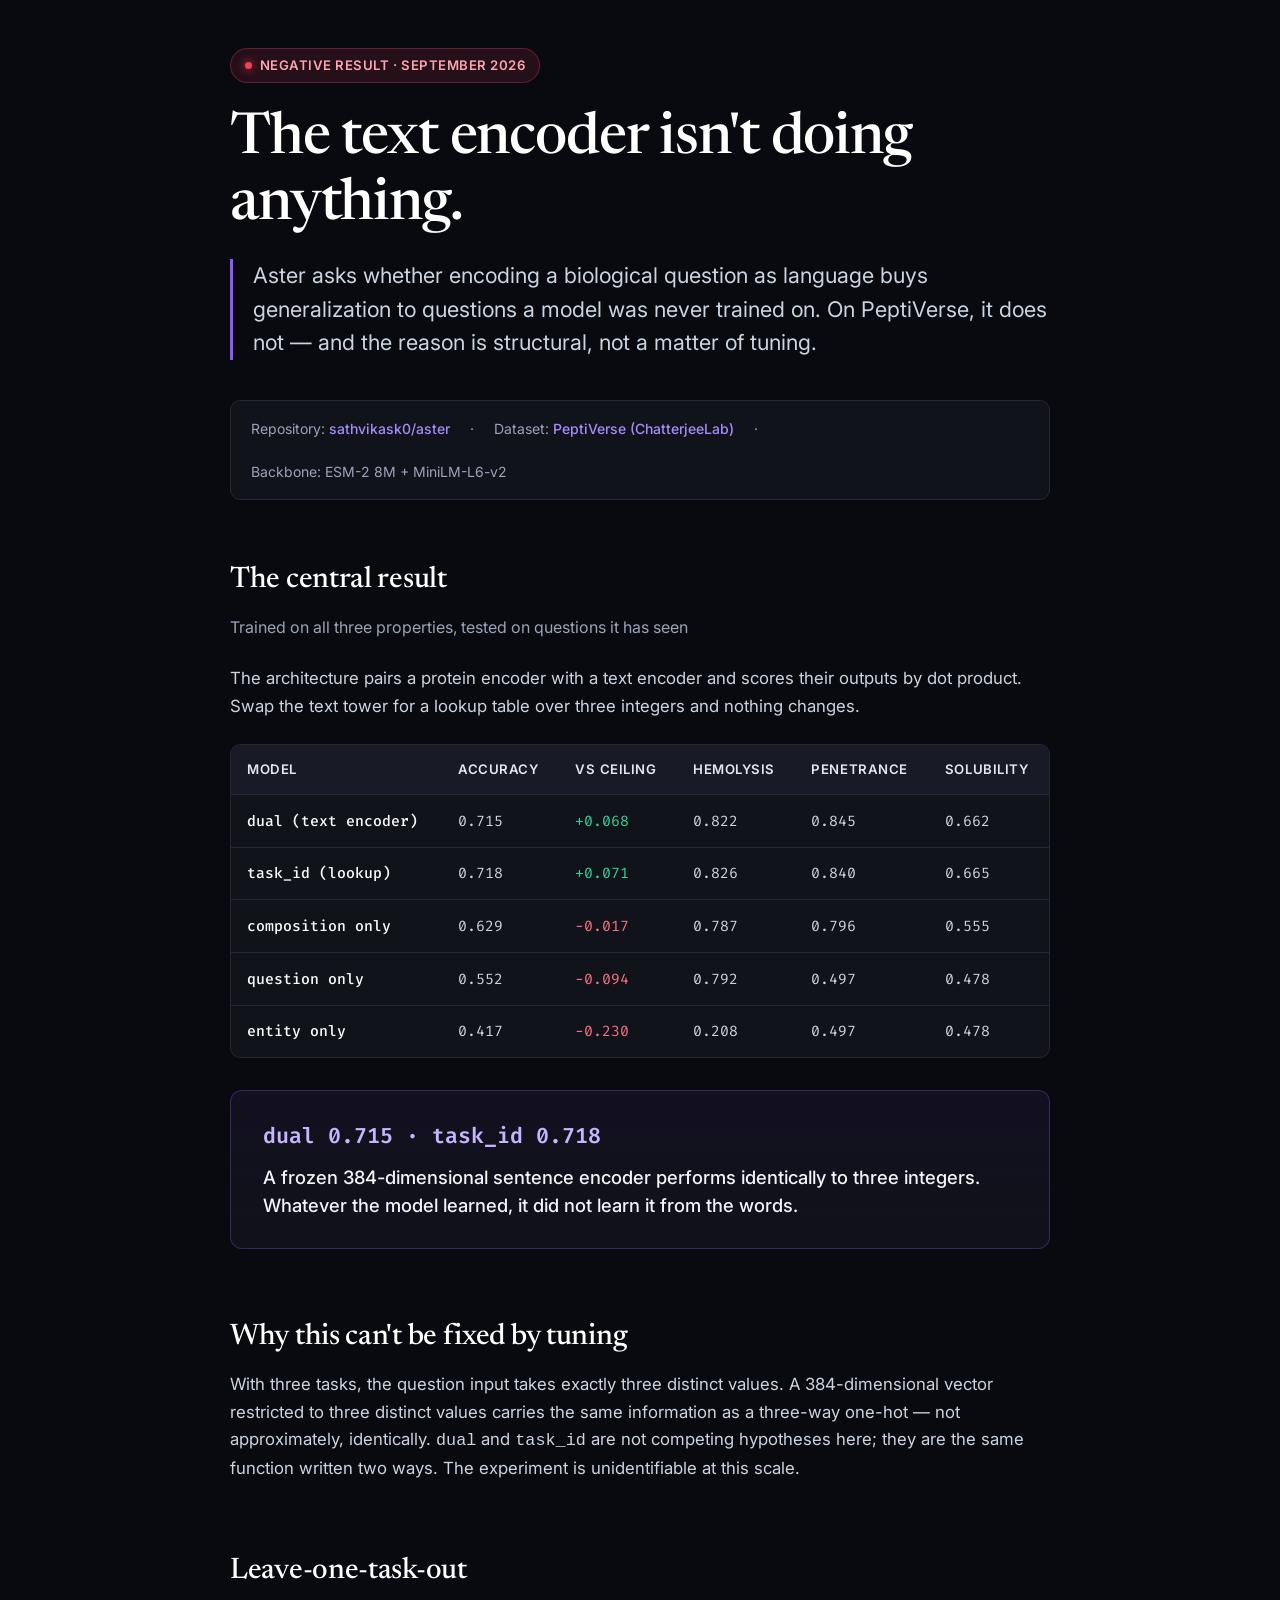
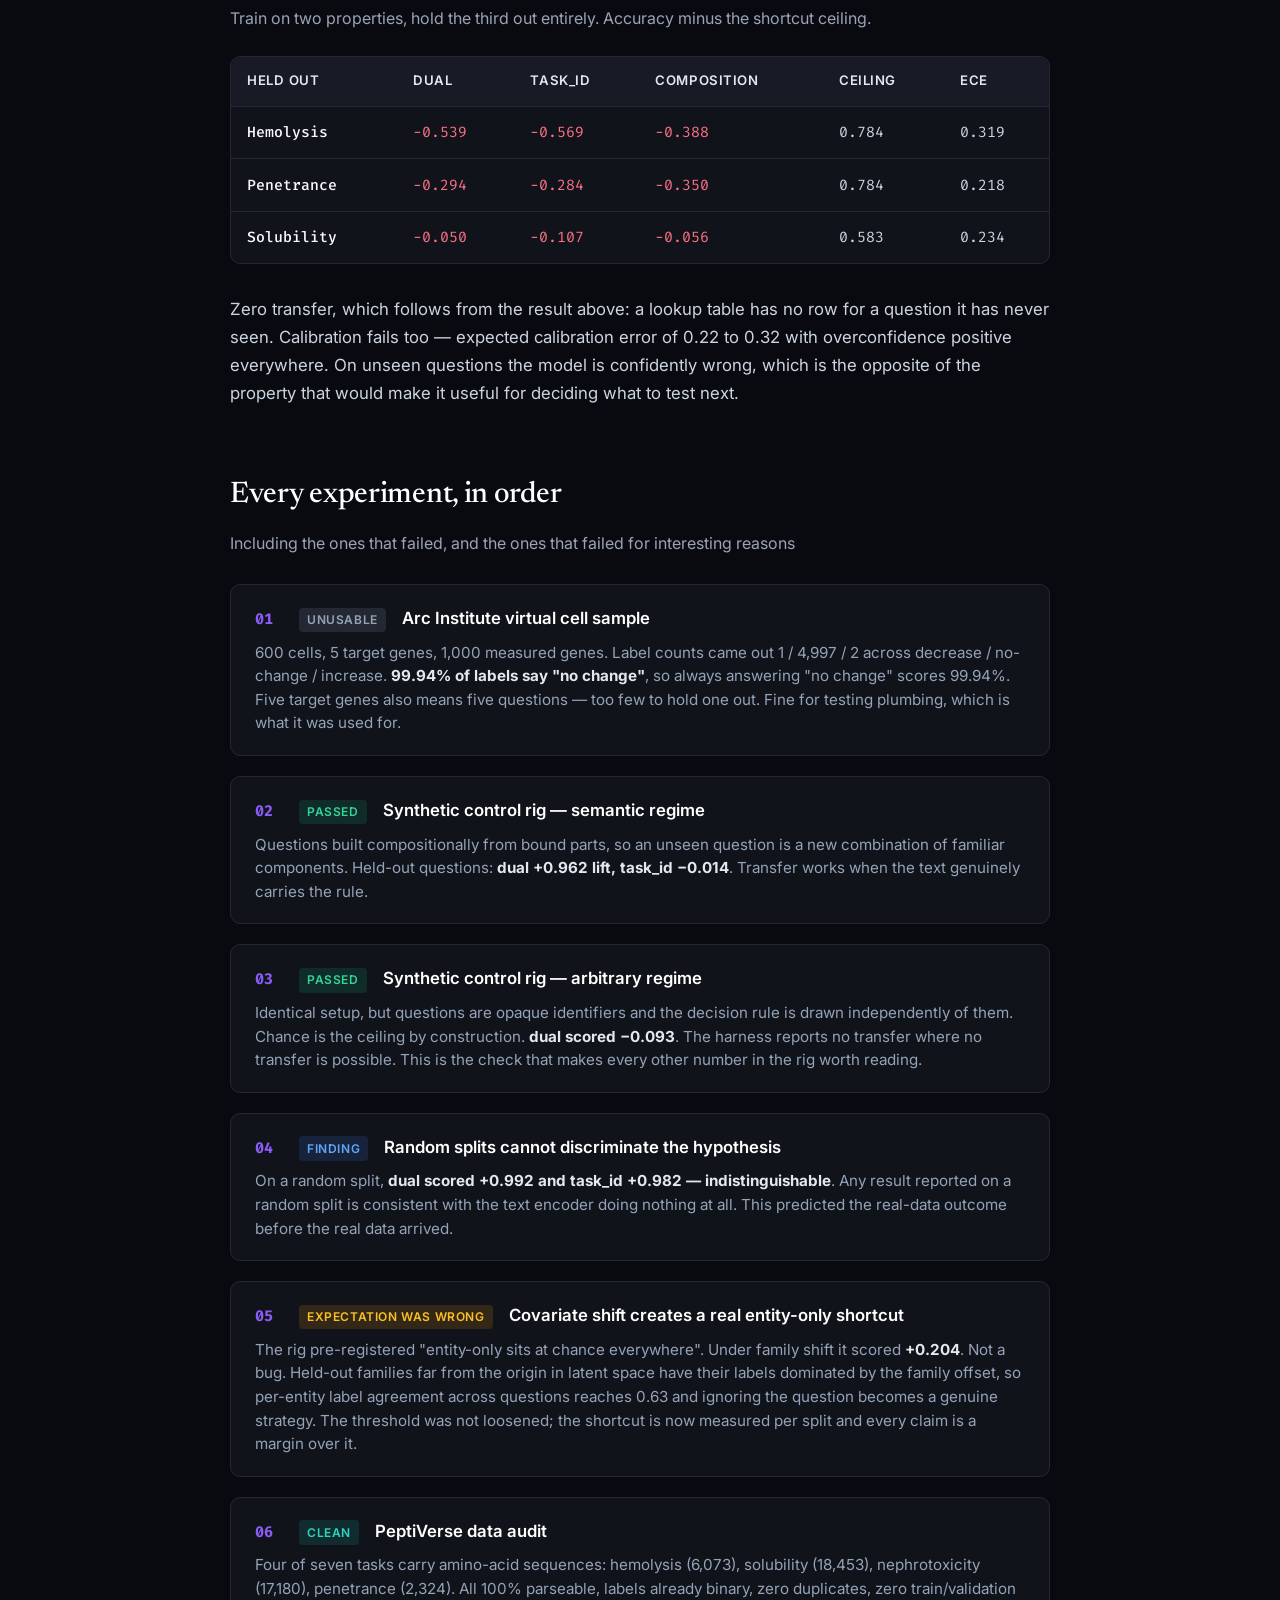
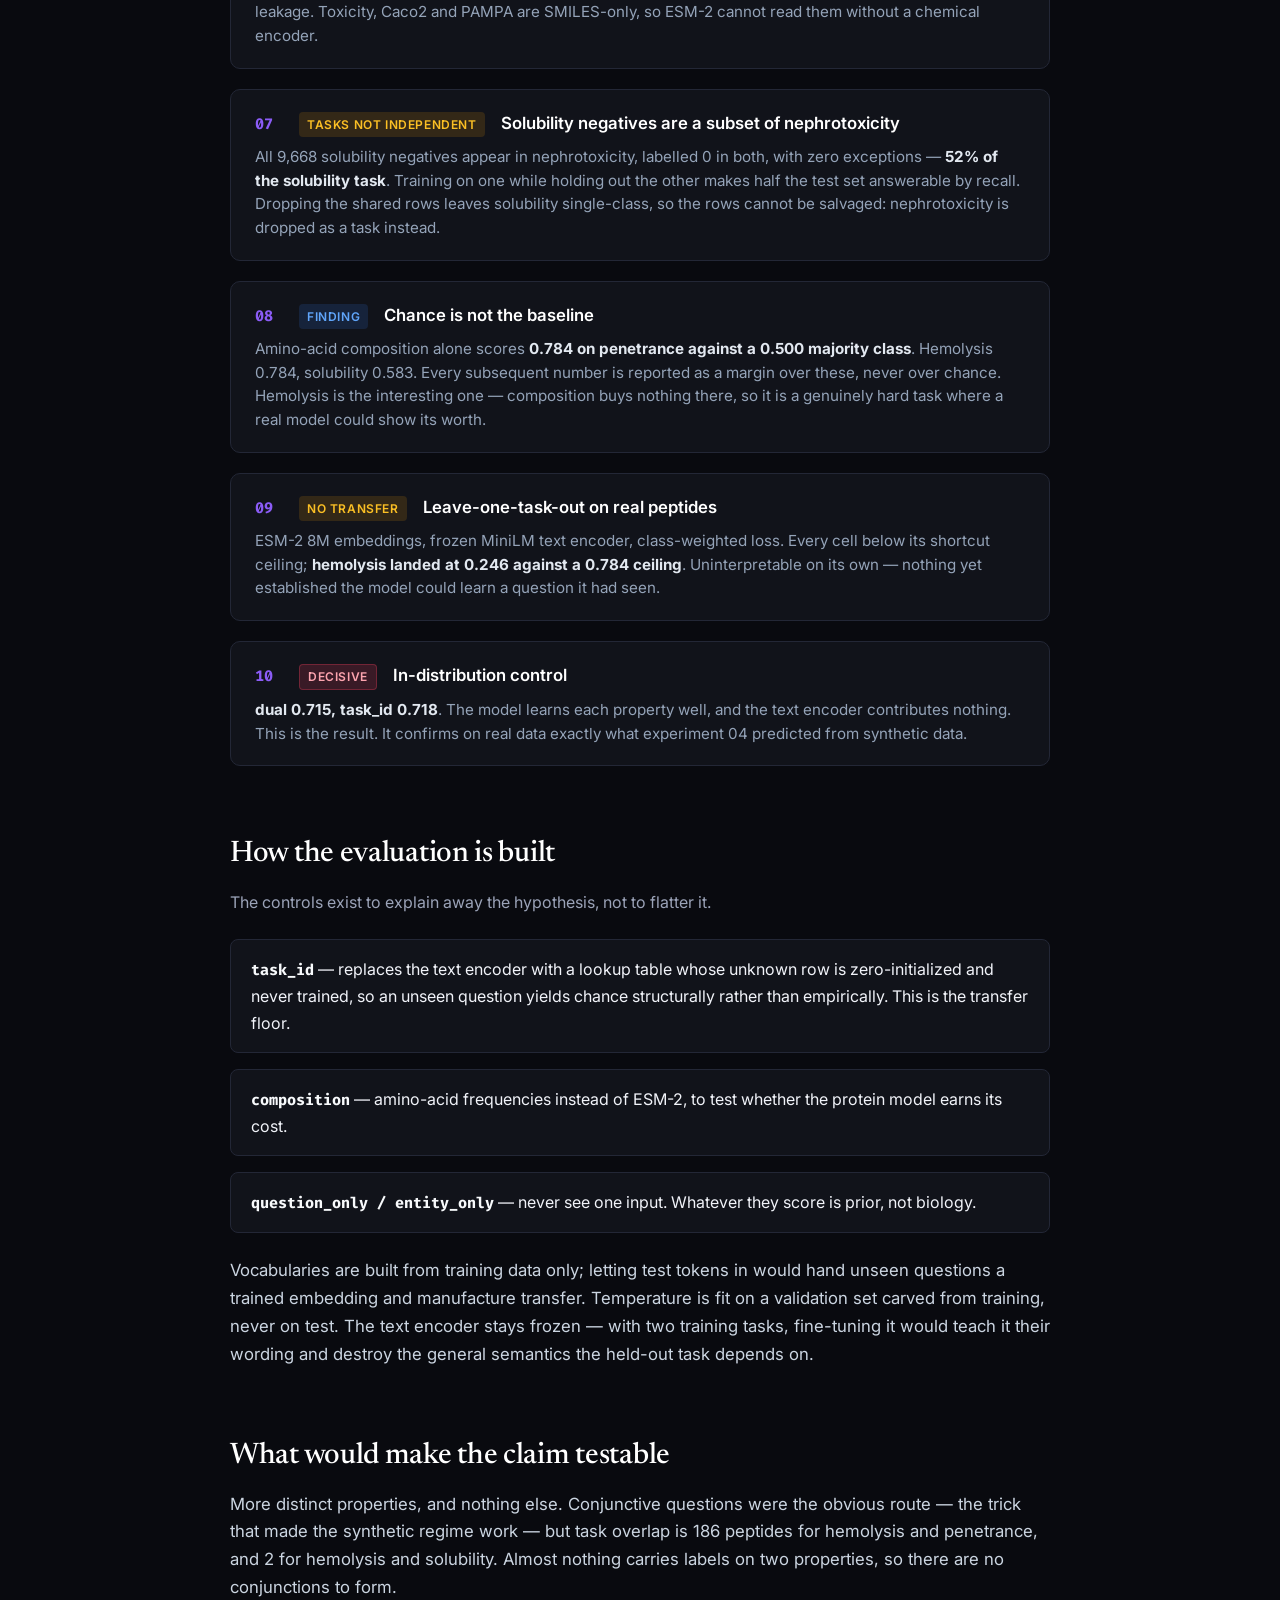
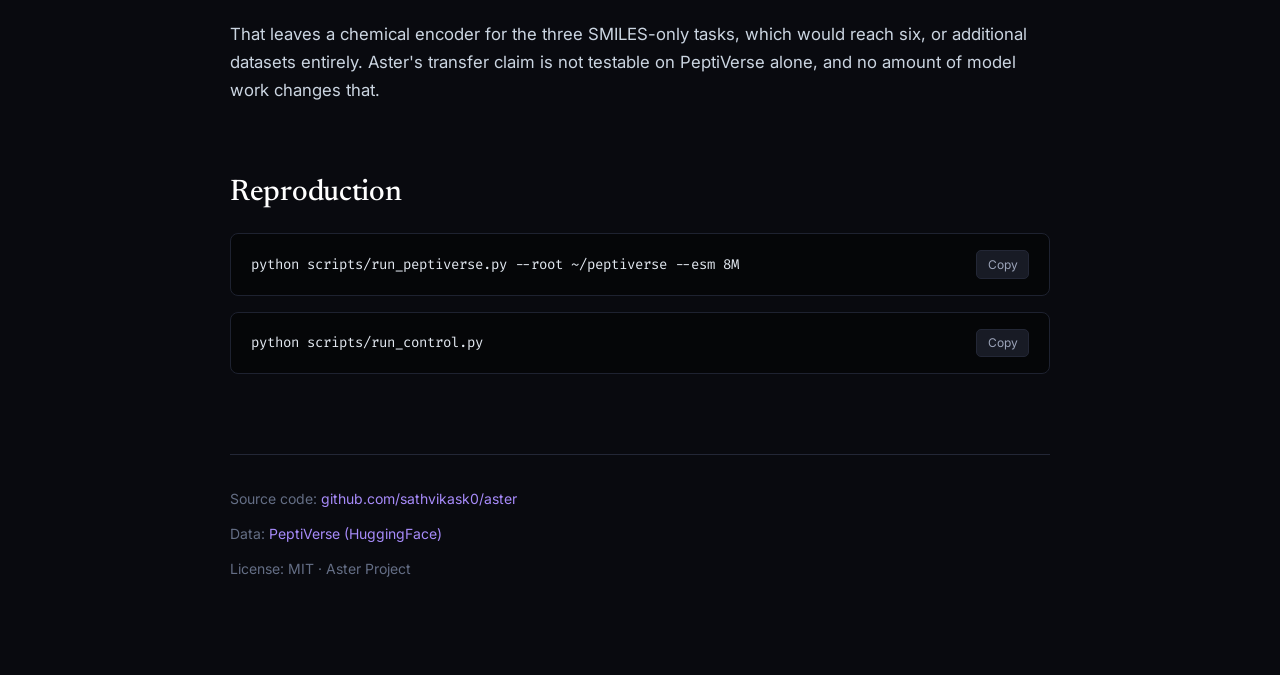
==== index.html @ 60f6cf70 "Deploy negative result report to GitHub Pages" ====
<!DOCTYPE html>
<html lang="en">
<head>
  <meta charset="UTF-8" />
  <meta name="viewport" content="width=device-width, initial-scale=1.0" />
  <title>Negative result · Aster: The text encoder isn't doing anything</title>
  <meta name="description" content="Aster asks whether encoding a biological question as language buys generalization to questions a model was never trained on. On PeptiVerse, it does not." />
  <link rel="preconnect" href="https://fonts.googleapis.com">
  <link rel="preconnect" href="https://fonts.gstatic.com" crossorigin>
  <link href="https://fonts.googleapis.com/css2?family=Fira+Code:wght@400;500;600&family=Inter:wght@400;500;600;700&family=Newsreader:ital,opsz,wght@0,6..72,400;0,6..72,500;0,6..72,600;1,6..72,400&display=swap" rel="stylesheet">
  <style>
    :root {
      --bg: #090a0f;
      --surface: #11131a;
      --surface-raised: #181b25;
      --surface-border: #232736;
      --text-main: #f1f3f9;
      --text-muted: #9ba3b8;
      --text-dim: #646e85;
      --accent: #8b5cf6;
      --accent-glow: rgba(139, 92, 246, 0.15);
      --negative: #f43f5e;
      --negative-dim: rgba(244, 63, 94, 0.12);
      --neutral: #3b82f6;
      --success: #10b981;
      --font-body: 'Inter', -apple-system, BlinkMacSystemFont, sans-serif;
      --font-serif: 'Newsreader', Georgia, serif;
      --font-mono: 'Fira Code', ui-monospace, SFMono-Regular, monospace;
    }

    * { box-sizing: border-box; margin: 0; padding: 0; }

    body {
      background: var(--bg);
      color: var(--text-main);
      font-family: var(--font-body);
      line-height: 1.65;
      -webkit-font-smoothing: antialiased;
      padding: 3rem 1.5rem 6rem;
    }

    .container {
      max-width: 820px;
      margin: 0 auto;
    }

    /* Header & Badge */
    .badge {
      display: inline-flex;
      align-items: center;
      gap: 0.5rem;
      padding: 0.35rem 0.85rem;
      border-radius: 9999px;
      background: var(--negative-dim);
      border: 1px solid rgba(244, 63, 94, 0.3);
      color: #fda4af;
      font-size: 0.825rem;
      font-weight: 600;
      letter-spacing: 0.04em;
      text-transform: uppercase;
      margin-bottom: 1.5rem;
    }

    .badge-dot {
      width: 7px;
      height: 7px;
      border-radius: 50%;
      background: var(--negative);
      box-shadow: 0 0 10px var(--negative);
    }

    h1 {
      font-family: var(--font-serif);
      font-size: clamp(2.4rem, 5vw, 3.6rem);
      line-height: 1.15;
      font-weight: 500;
      letter-spacing: -0.02em;
      margin-bottom: 1.25rem;
      color: #ffffff;
    }

    .lead {
      font-size: clamp(1.15rem, 2.5vw, 1.35rem);
      color: #cbd5e1;
      line-height: 1.55;
      font-weight: 400;
      margin-bottom: 2.5rem;
      border-left: 3px solid var(--accent);
      padding-left: 1.25rem;
    }

    .meta-bar {
      display: flex;
      flex-wrap: wrap;
      align-items: center;
      gap: 1.25rem;
      padding: 1rem 1.25rem;
      background: var(--surface);
      border: 1px solid var(--surface-border);
      border-radius: 10px;
      font-size: 0.875rem;
      color: var(--text-muted);
      margin-bottom: 3.5rem;
    }

    .meta-bar a {
      color: #a78bfa;
      text-decoration: none;
      font-weight: 500;
      display: inline-flex;
      align-items: center;
      gap: 0.35rem;
    }

    .meta-bar a:hover {
      text-decoration: underline;
    }

    /* Sections */
    section {
      margin-bottom: 4rem;
    }

    h2 {
      font-family: var(--font-serif);
      font-size: 1.85rem;
      font-weight: 500;
      color: #ffffff;
      margin-bottom: 0.6rem;
      letter-spacing: -0.01em;
    }

    .section-desc {
      color: var(--text-muted);
      margin-bottom: 1.5rem;
      font-size: 1rem;
    }

    p {
      margin-bottom: 1.25rem;
      color: #cbd5e1;
      font-size: 1.05rem;
    }

    /* Callout Card */
    .highlight-card {
      background: linear-gradient(180deg, rgba(139, 92, 246, 0.08) 0%, rgba(17, 19, 26, 0.95) 100%);
      border: 1px solid rgba(139, 92, 246, 0.3);
      border-radius: 12px;
      padding: 1.75rem 2rem;
      margin: 2rem 0;
      position: relative;
    }

    .highlight-stat {
      font-family: var(--font-mono);
      font-size: 1.35rem;
      font-weight: 600;
      color: #c4b5fd;
      margin-bottom: 0.6rem;
      display: flex;
      align-items: center;
      gap: 0.75rem;
    }

    .highlight-text {
      font-size: 1.15rem;
      color: #f1f5f9;
      font-weight: 500;
      line-height: 1.5;
    }

    /* Tables */
    .table-wrapper {
      width: 100%;
      overflow-x: auto;
      border: 1px solid var(--surface-border);
      border-radius: 10px;
      background: var(--surface);
      margin: 1.5rem 0 2rem;
    }

    table {
      width: 100%;
      border-collapse: collapse;
      text-align: left;
      font-size: 0.925rem;
      font-variant-numeric: tabular-nums;
    }

    th {
      background: var(--surface-raised);
      color: #e2e8f0;
      font-weight: 600;
      padding: 0.85rem 1rem;
      border-bottom: 1px solid var(--surface-border);
      font-size: 0.825rem;
      text-transform: uppercase;
      letter-spacing: 0.04em;
    }

    td {
      padding: 0.85rem 1rem;
      border-bottom: 1px solid var(--surface-border);
      color: #cbd5e1;
    }

    tr:last-child td {
      border-bottom: none;
    }

    tr:hover td {
      background: rgba(255, 255, 255, 0.02);
    }

    .model-name {
      font-family: var(--font-mono);
      font-weight: 500;
      color: #f8fafc;
    }

    .delta-pos {
      color: #34d399;
      font-family: var(--font-mono);
    }

    .delta-neg {
      color: #fb7185;
      font-family: var(--font-mono);
    }

    .num {
      font-family: var(--font-mono);
    }

    /* Timeline / Experiments */
    .timeline {
      display: flex;
      flex-direction: column;
      gap: 1.25rem;
      margin-top: 1.75rem;
    }

    .exp-card {
      background: var(--surface);
      border: 1px solid var(--surface-border);
      border-radius: 10px;
      padding: 1.25rem 1.5rem;
      transition: border-color 0.2s, transform 0.2s;
    }

    .exp-card:hover {
      border-color: #3f475f;
    }

    .exp-header {
      display: flex;
      align-items: baseline;
      gap: 1rem;
      margin-bottom: 0.5rem;
    }

    .exp-num {
      font-family: var(--font-mono);
      font-size: 0.95rem;
      font-weight: 700;
      color: var(--accent);
      min-width: 28px;
    }

    .exp-tag {
      font-size: 0.75rem;
      font-weight: 600;
      text-transform: uppercase;
      letter-spacing: 0.05em;
      padding: 0.15rem 0.5rem;
      border-radius: 4px;
    }

    .tag-unusable { background: rgba(148, 163, 184, 0.15); color: #94a3b8; }
    .tag-passed { background: rgba(16, 185, 129, 0.15); color: #34d399; }
    .tag-finding { background: rgba(59, 130, 246, 0.15); color: #60a5fa; }
    .tag-wrong { background: rgba(245, 158, 11, 0.15); color: #fbbf24; }
    .tag-clean { background: rgba(20, 184, 166, 0.15); color: #2dd4bf; }
    .tag-decisive { background: rgba(244, 63, 94, 0.18); color: #fda4af; border: 1px solid rgba(244, 63, 94, 0.3); }

    .exp-title {
      font-weight: 600;
      color: #ffffff;
      font-size: 1.05rem;
    }

    .exp-body {
      color: #94a3b8;
      font-size: 0.95rem;
      line-height: 1.55;
    }

    .exp-body strong {
      color: #e2e8f0;
    }

    /* List items for design rules */
    .controls-list {
      list-style: none;
      display: flex;
      flex-direction: column;
      gap: 1rem;
      margin: 1.5rem 0;
    }

    .controls-list li {
      padding: 1rem 1.25rem;
      background: var(--surface);
      border: 1px solid var(--surface-border);
      border-radius: 8px;
    }

    .controls-list strong {
      color: #f8fafc;
      font-family: var(--font-mono);
      font-size: 0.95rem;
    }

    /* Code & command block */
    .code-box {
      background: #050608;
      border: 1px solid #1e2230;
      border-radius: 8px;
      padding: 1rem 1.25rem;
      font-family: var(--font-mono);
      font-size: 0.875rem;
      color: #e2e8f0;
      overflow-x: auto;
      margin: 1rem 0;
      display: flex;
      justify-content: space-between;
      align-items: center;
    }

    .copy-btn {
      background: var(--surface-raised);
      border: 1px solid var(--surface-border);
      color: var(--text-muted);
      border-radius: 5px;
      padding: 0.35rem 0.65rem;
      font-size: 0.75rem;
      cursor: pointer;
      font-family: var(--font-body);
      transition: all 0.2s;
    }

    .copy-btn:hover {
      color: #ffffff;
      border-color: #475569;
    }

    footer {
      margin-top: 5rem;
      padding-top: 2rem;
      border-top: 1px solid var(--surface-border);
      font-size: 0.875rem;
      color: var(--text-dim);
      display: flex;
      flex-direction: column;
      gap: 0.75rem;
    }

    footer a {
      color: #a78bfa;
      text-decoration: none;
    }
  </style>
</head>
<body>
  <main class="container">
    <header>
      <div class="badge">
        <span class="badge-dot"></span>
        Negative result · September 2026
      </div>
      <h1>The text encoder isn't doing anything.</h1>
      <p class="lead">
        Aster asks whether encoding a biological question as language buys generalization to questions a model was never trained on. On PeptiVerse, it does not — and the reason is structural, not a matter of tuning.
      </p>

      <div class="meta-bar">
        <span>Repository: <a href="https://github.com/sathvikask0/aster" target="_blank" rel="noopener">sathvikask0/aster</a></span>
        <span>·</span>
        <span>Dataset: <a href="https://huggingface.co/datasets/ChatterjeeLab/PeptiVerse_data" target="_blank" rel="noopener">PeptiVerse (ChatterjeeLab)</a></span>
        <span>·</span>
        <span>Backbone: ESM-2 8M + MiniLM-L6-v2</span>
      </div>
    </header>

    <!-- The central result -->
    <section id="central-result">
      <h2>The central result</h2>
      <p class="section-desc">Trained on all three properties, tested on questions it has seen</p>
      
      <p>
        The architecture pairs a protein encoder with a text encoder and scores their outputs by dot product. Swap the text tower for a lookup table over three integers and nothing changes.
      </p>

      <div class="table-wrapper">
        <table>
          <thead>
            <tr>
              <th>Model</th>
              <th>Accuracy</th>
              <th>vs ceiling</th>
              <th>Hemolysis</th>
              <th>Penetrance</th>
              <th>Solubility</th>
            </tr>
          </thead>
          <tbody>
            <tr>
              <td class="model-name">dual (text encoder)</td>
              <td class="num">0.715</td>
              <td class="delta-pos">+0.068</td>
              <td class="num">0.822</td>
              <td class="num">0.845</td>
              <td class="num">0.662</td>
            </tr>
            <tr>
              <td class="model-name">task_id (lookup)</td>
              <td class="num">0.718</td>
              <td class="delta-pos">+0.071</td>
              <td class="num">0.826</td>
              <td class="num">0.840</td>
              <td class="num">0.665</td>
            </tr>
            <tr>
              <td class="model-name">composition only</td>
              <td class="num">0.629</td>
              <td class="delta-neg">−0.017</td>
              <td class="num">0.787</td>
              <td class="num">0.796</td>
              <td class="num">0.555</td>
            </tr>
            <tr>
              <td class="model-name">question only</td>
              <td class="num">0.552</td>
              <td class="delta-neg">−0.094</td>
              <td class="num">0.792</td>
              <td class="num">0.497</td>
              <td class="num">0.478</td>
            </tr>
            <tr>
              <td class="model-name">entity only</td>
              <td class="num">0.417</td>
              <td class="delta-neg">−0.230</td>
              <td class="num">0.208</td>
              <td class="num">0.497</td>
              <td class="num">0.478</td>
            </tr>
          </tbody>
        </table>
      </div>

      <div class="highlight-card">
        <div class="highlight-stat">dual 0.715 · task_id 0.718</div>
        <div class="highlight-text">
          A frozen 384-dimensional sentence encoder performs identically to three integers. Whatever the model learned, it did not learn it from the words.
        </div>
      </div>
    </section>

    <!-- Why this can't be fixed by tuning -->
    <section id="tuning-limits">
      <h2>Why this can't be fixed by tuning</h2>
      <p>
        With three tasks, the question input takes exactly three distinct values. A 384-dimensional vector restricted to three distinct values carries the same information as a three-way one-hot — not approximately, identically. <code>dual</code> and <code>task_id</code> are not competing hypotheses here; they are the same function written two ways. The experiment is unidentifiable at this scale.
      </p>
    </section>

    <!-- Leave-one-task-out -->
    <section id="leave-one-out">
      <h2>Leave-one-task-out</h2>
      <p class="section-desc">Train on two properties, hold the third out entirely. Accuracy minus the shortcut ceiling.</p>

      <div class="table-wrapper">
        <table>
          <thead>
            <tr>
              <th>Held out</th>
              <th>dual</th>
              <th>task_id</th>
              <th>composition</th>
              <th>Ceiling</th>
              <th>ECE</th>
            </tr>
          </thead>
          <tbody>
            <tr>
              <td class="model-name">Hemolysis</td>
              <td class="delta-neg">−0.539</td>
              <td class="delta-neg">−0.569</td>
              <td class="delta-neg">−0.388</td>
              <td class="num">0.784</td>
              <td class="num">0.319</td>
            </tr>
            <tr>
              <td class="model-name">Penetrance</td>
              <td class="delta-neg">−0.294</td>
              <td class="delta-neg">−0.284</td>
              <td class="delta-neg">−0.350</td>
              <td class="num">0.784</td>
              <td class="num">0.218</td>
            </tr>
            <tr>
              <td class="model-name">Solubility</td>
              <td class="delta-neg">−0.050</td>
              <td class="delta-neg">−0.107</td>
              <td class="delta-neg">−0.056</td>
              <td class="num">0.583</td>
              <td class="num">0.234</td>
            </tr>
          </tbody>
        </table>
      </div>

      <p>
        Zero transfer, which follows from the result above: a lookup table has no row for a question it has never seen. Calibration fails too — expected calibration error of 0.22 to 0.32 with overconfidence positive everywhere. On unseen questions the model is confidently wrong, which is the opposite of the property that would make it useful for deciding what to test next.
      </p>
    </section>

    <!-- Every experiment, in order -->
    <section id="experiments-chronology">
      <h2>Every experiment, in order</h2>
      <p class="section-desc">Including the ones that failed, and the ones that failed for interesting reasons</p>

      <div class="timeline">
        <div class="exp-card">
          <div class="exp-header">
            <span class="exp-num">01</span>
            <span class="exp-tag tag-unusable">Unusable</span>
            <span class="exp-title">Arc Institute virtual cell sample</span>
          </div>
          <div class="exp-body">
            600 cells, 5 target genes, 1,000 measured genes. Label counts came out 1 / 4,997 / 2 across decrease / no-change / increase. <strong>99.94% of labels say "no change"</strong>, so always answering "no change" scores 99.94%. Five target genes also means five questions — too few to hold one out. Fine for testing plumbing, which is what it was used for.
          </div>
        </div>

        <div class="exp-card">
          <div class="exp-header">
            <span class="exp-num">02</span>
            <span class="exp-tag tag-passed">Passed</span>
            <span class="exp-title">Synthetic control rig — semantic regime</span>
          </div>
          <div class="exp-body">
            Questions built compositionally from bound parts, so an unseen question is a new combination of familiar components. Held-out questions: <strong>dual +0.962 lift, task_id −0.014</strong>. Transfer works when the text genuinely carries the rule.
          </div>
        </div>

        <div class="exp-card">
          <div class="exp-header">
            <span class="exp-num">03</span>
            <span class="exp-tag tag-passed">Passed</span>
            <span class="exp-title">Synthetic control rig — arbitrary regime</span>
          </div>
          <div class="exp-body">
            Identical setup, but questions are opaque identifiers and the decision rule is drawn independently of them. Chance is the ceiling by construction. <strong>dual scored −0.093</strong>. The harness reports no transfer where no transfer is possible. This is the check that makes every other number in the rig worth reading.
          </div>
        </div>

        <div class="exp-card">
          <div class="exp-header">
            <span class="exp-num">04</span>
            <span class="exp-tag tag-finding">Finding</span>
            <span class="exp-title">Random splits cannot discriminate the hypothesis</span>
          </div>
          <div class="exp-body">
            On a random split, <strong>dual scored +0.992 and task_id +0.982 — indistinguishable</strong>. Any result reported on a random split is consistent with the text encoder doing nothing at all. This predicted the real-data outcome before the real data arrived.
          </div>
        </div>

        <div class="exp-card">
          <div class="exp-header">
            <span class="exp-num">05</span>
            <span class="exp-tag tag-wrong">Expectation was wrong</span>
            <span class="exp-title">Covariate shift creates a real entity-only shortcut</span>
          </div>
          <div class="exp-body">
            The rig pre-registered "entity-only sits at chance everywhere". Under family shift it scored <strong>+0.204</strong>. Not a bug. Held-out families far from the origin in latent space have their labels dominated by the family offset, so per-entity label agreement across questions reaches 0.63 and ignoring the question becomes a genuine strategy. The threshold was not loosened; the shortcut is now measured per split and every claim is a margin over it.
          </div>
        </div>

        <div class="exp-card">
          <div class="exp-header">
            <span class="exp-num">06</span>
            <span class="exp-tag tag-clean">Clean</span>
            <span class="exp-title">PeptiVerse data audit</span>
          </div>
          <div class="exp-body">
            Four of seven tasks carry amino-acid sequences: hemolysis (6,073), solubility (18,453), nephrotoxicity (17,180), penetrance (2,324). All 100% parseable, labels already binary, zero duplicates, zero train/validation leakage. Toxicity, Caco2 and PAMPA are SMILES-only, so ESM-2 cannot read them without a chemical encoder.
          </div>
        </div>

        <div class="exp-card">
          <div class="exp-header">
            <span class="exp-num">07</span>
            <span class="exp-tag tag-wrong">Tasks not independent</span>
            <span class="exp-title">Solubility negatives are a subset of nephrotoxicity</span>
          </div>
          <div class="exp-body">
            All 9,668 solubility negatives appear in nephrotoxicity, labelled 0 in both, with zero exceptions — <strong>52% of the solubility task</strong>. Training on one while holding out the other makes half the test set answerable by recall. Dropping the shared rows leaves solubility single-class, so the rows cannot be salvaged: nephrotoxicity is dropped as a task instead.
          </div>
        </div>

        <div class="exp-card">
          <div class="exp-header">
            <span class="exp-num">08</span>
            <span class="exp-tag tag-finding">Finding</span>
            <span class="exp-title">Chance is not the baseline</span>
          </div>
          <div class="exp-body">
            Amino-acid composition alone scores <strong>0.784 on penetrance against a 0.500 majority class</strong>. Hemolysis 0.784, solubility 0.583. Every subsequent number is reported as a margin over these, never over chance. Hemolysis is the interesting one — composition buys nothing there, so it is a genuinely hard task where a real model could show its worth.
          </div>
        </div>

        <div class="exp-card">
          <div class="exp-header">
            <span class="exp-num">09</span>
            <span class="exp-tag tag-wrong">No transfer</span>
            <span class="exp-title">Leave-one-task-out on real peptides</span>
          </div>
          <div class="exp-body">
            ESM-2 8M embeddings, frozen MiniLM text encoder, class-weighted loss. Every cell below its shortcut ceiling; <strong>hemolysis landed at 0.246 against a 0.784 ceiling</strong>. Uninterpretable on its own — nothing yet established the model could learn a question it had seen.
          </div>
        </div>

        <div class="exp-card">
          <div class="exp-header">
            <span class="exp-num">10</span>
            <span class="exp-tag tag-decisive">Decisive</span>
            <span class="exp-title">In-distribution control</span>
          </div>
          <div class="exp-body">
            <strong>dual 0.715, task_id 0.718</strong>. The model learns each property well, and the text encoder contributes nothing. This is the result. It confirms on real data exactly what experiment 04 predicted from synthetic data.
          </div>
        </div>
      </div>
    </section>

    <!-- How the evaluation is built -->
    <section id="evaluation-design">
      <h2>How the evaluation is built</h2>
      <p class="section-desc">The controls exist to explain away the hypothesis, not to flatter it.</p>

      <ul class="controls-list">
        <li>
          <strong>task_id</strong> — replaces the text encoder with a lookup table whose unknown row is zero-initialized and never trained, so an unseen question yields chance structurally rather than empirically. This is the transfer floor.
        </li>
        <li>
          <strong>composition</strong> — amino-acid frequencies instead of ESM-2, to test whether the protein model earns its cost.
        </li>
        <li>
          <strong>question_only / entity_only</strong> — never see one input. Whatever they score is prior, not biology.
        </li>
      </ul>

      <p>
        Vocabularies are built from training data only; letting test tokens in would hand unseen questions a trained embedding and manufacture transfer. Temperature is fit on a validation set carved from training, never on test. The text encoder stays frozen — with two training tasks, fine-tuning it would teach it their wording and destroy the general semantics the held-out task depends on.
      </p>
    </section>

    <!-- What would make the claim testable -->
    <section id="future-tests">
      <h2>What would make the claim testable</h2>
      <p>
        More distinct properties, and nothing else. Conjunctive questions were the obvious route — the trick that made the synthetic regime work — but task overlap is 186 peptides for hemolysis and penetrance, and 2 for hemolysis and solubility. Almost nothing carries labels on two properties, so there are no conjunctions to form.
      </p>
      <p>
        That leaves a chemical encoder for the three SMILES-only tasks, which would reach six, or additional datasets entirely. Aster's transfer claim is not testable on PeptiVerse alone, and no amount of model work changes that.
      </p>
    </section>

    <!-- Reproduction -->
    <section id="reproduce">
      <h2>Reproduction</h2>
      <div class="code-box">
        <span id="cmd-real">python scripts/run_peptiverse.py --root ~/peptiverse --esm 8M</span>
        <button class="copy-btn" onclick="navigator.clipboard.writeText(document.getElementById('cmd-real').innerText); this.innerText='Copied!'; setTimeout(()=>this.innerText='Copy', 2000)">Copy</button>
      </div>

      <div class="code-box">
        <span id="cmd-ctrl">python scripts/run_control.py</span>
        <button class="copy-btn" onclick="navigator.clipboard.writeText(document.getElementById('cmd-ctrl').innerText); this.innerText='Copied!'; setTimeout(()=>this.innerText='Copy', 2000)">Copy</button>
      </div>
    </section>

    <footer>
      <div>
        Source code: <a href="https://github.com/sathvikask0/aster" target="_blank" rel="noopener">github.com/sathvikask0/aster</a>
      </div>
      <div>
        Data: <a href="https://huggingface.co/datasets/ChatterjeeLab/PeptiVerse_data" target="_blank" rel="noopener">PeptiVerse (HuggingFace)</a>
      </div>
      <div>
        License: MIT · Aster Project
      </div>
    </footer>
  </main>
</body>
</html>
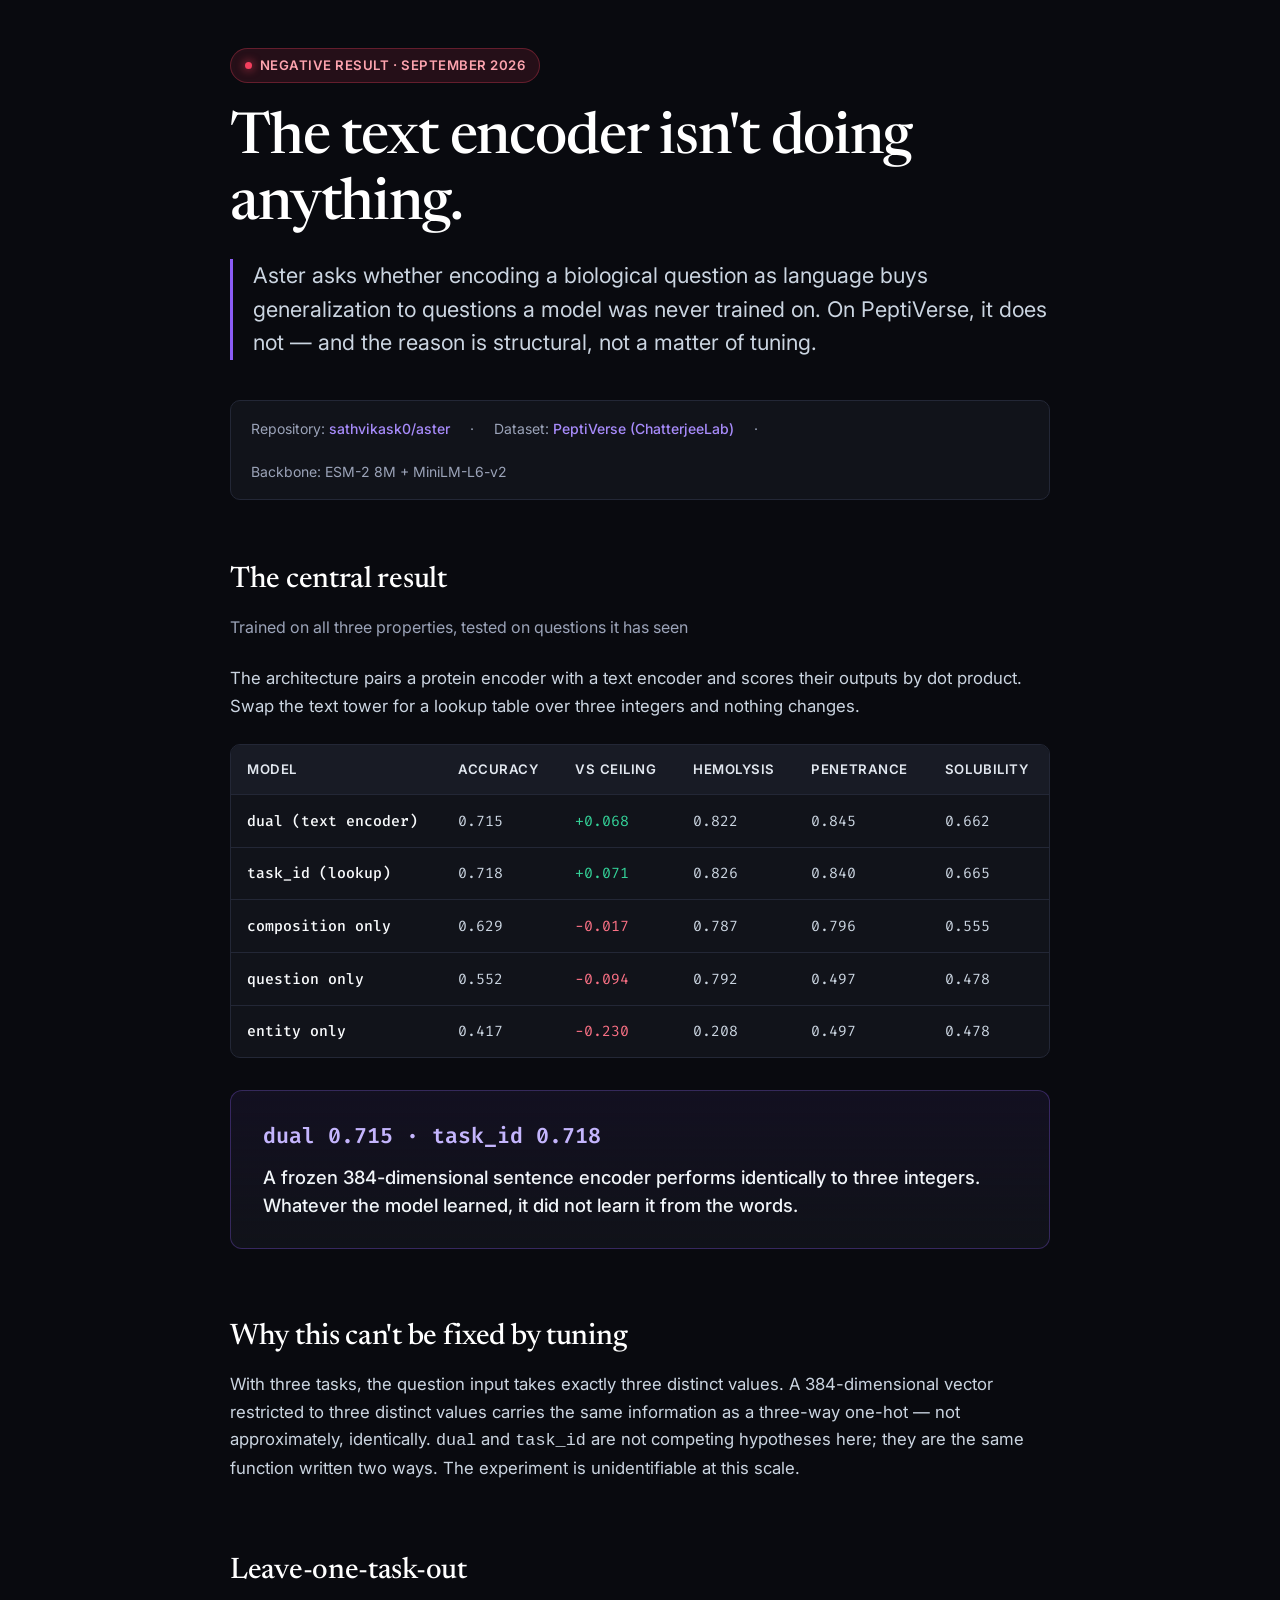
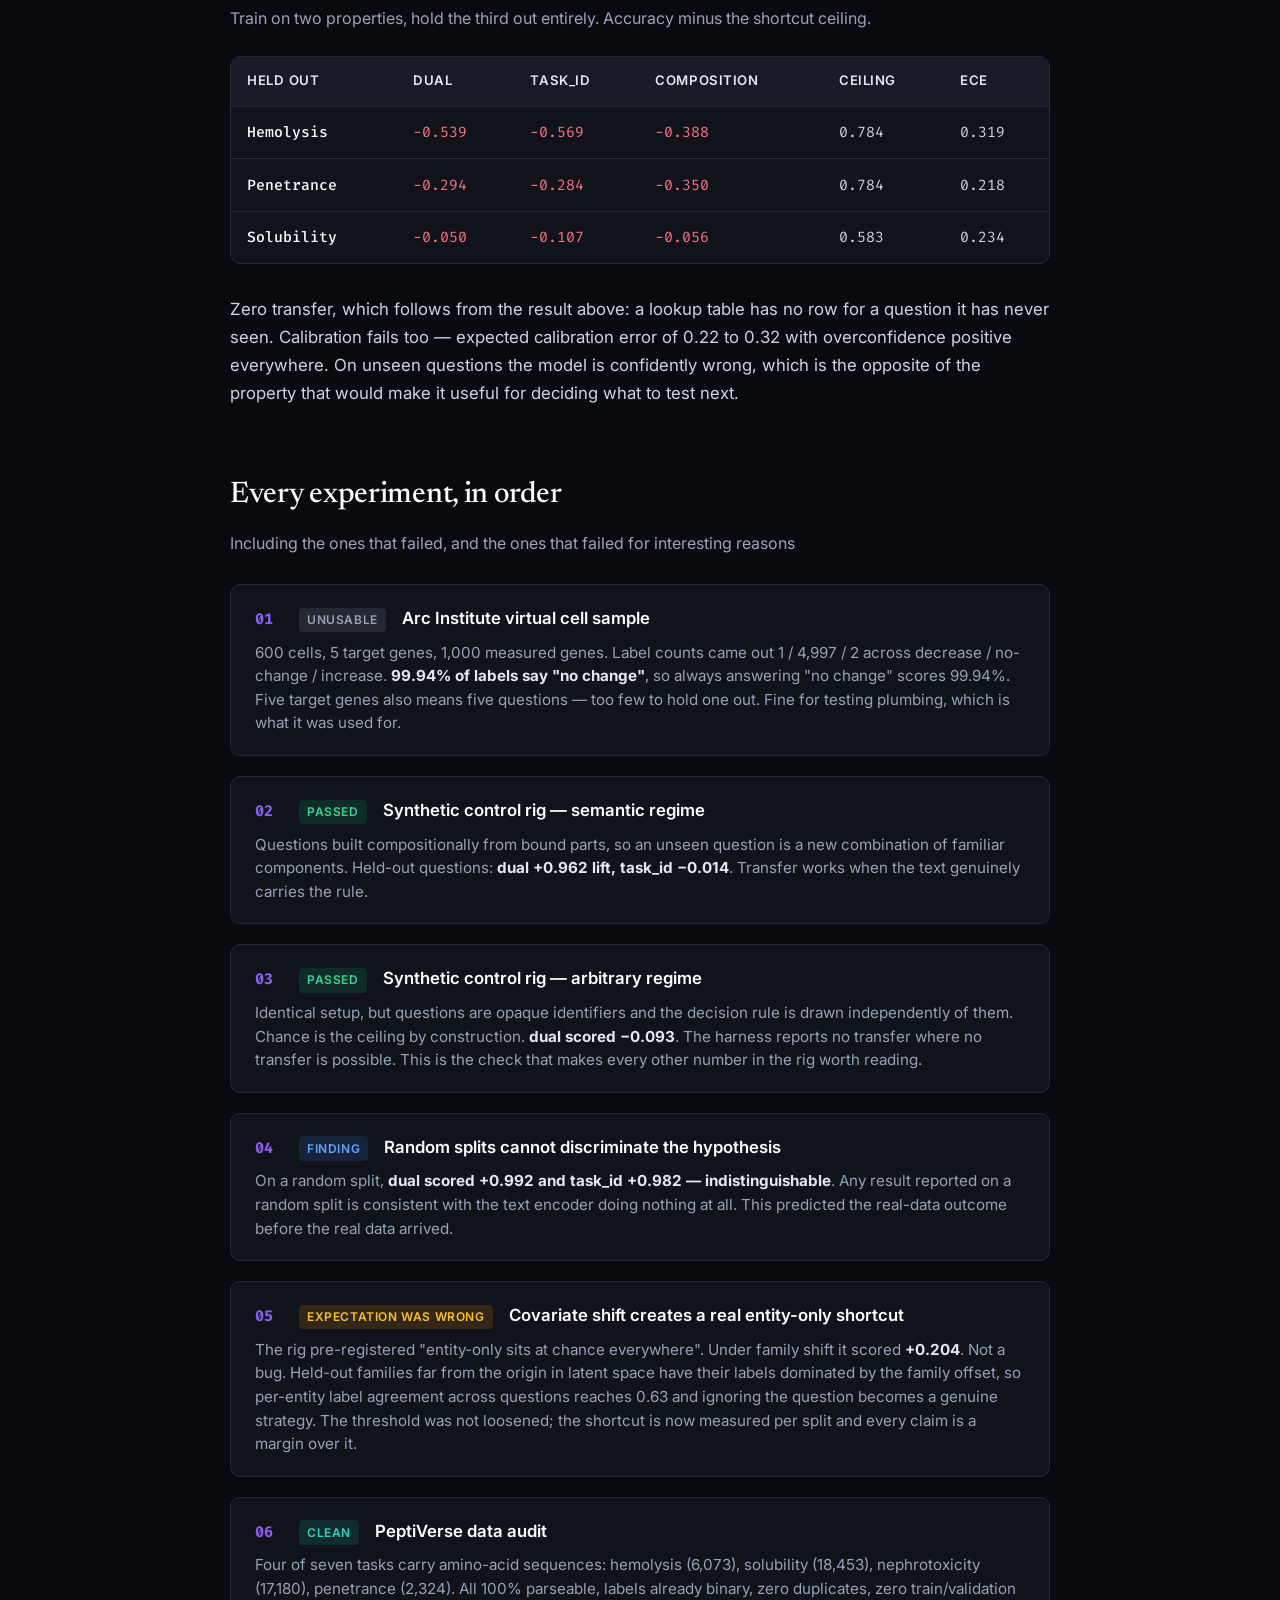
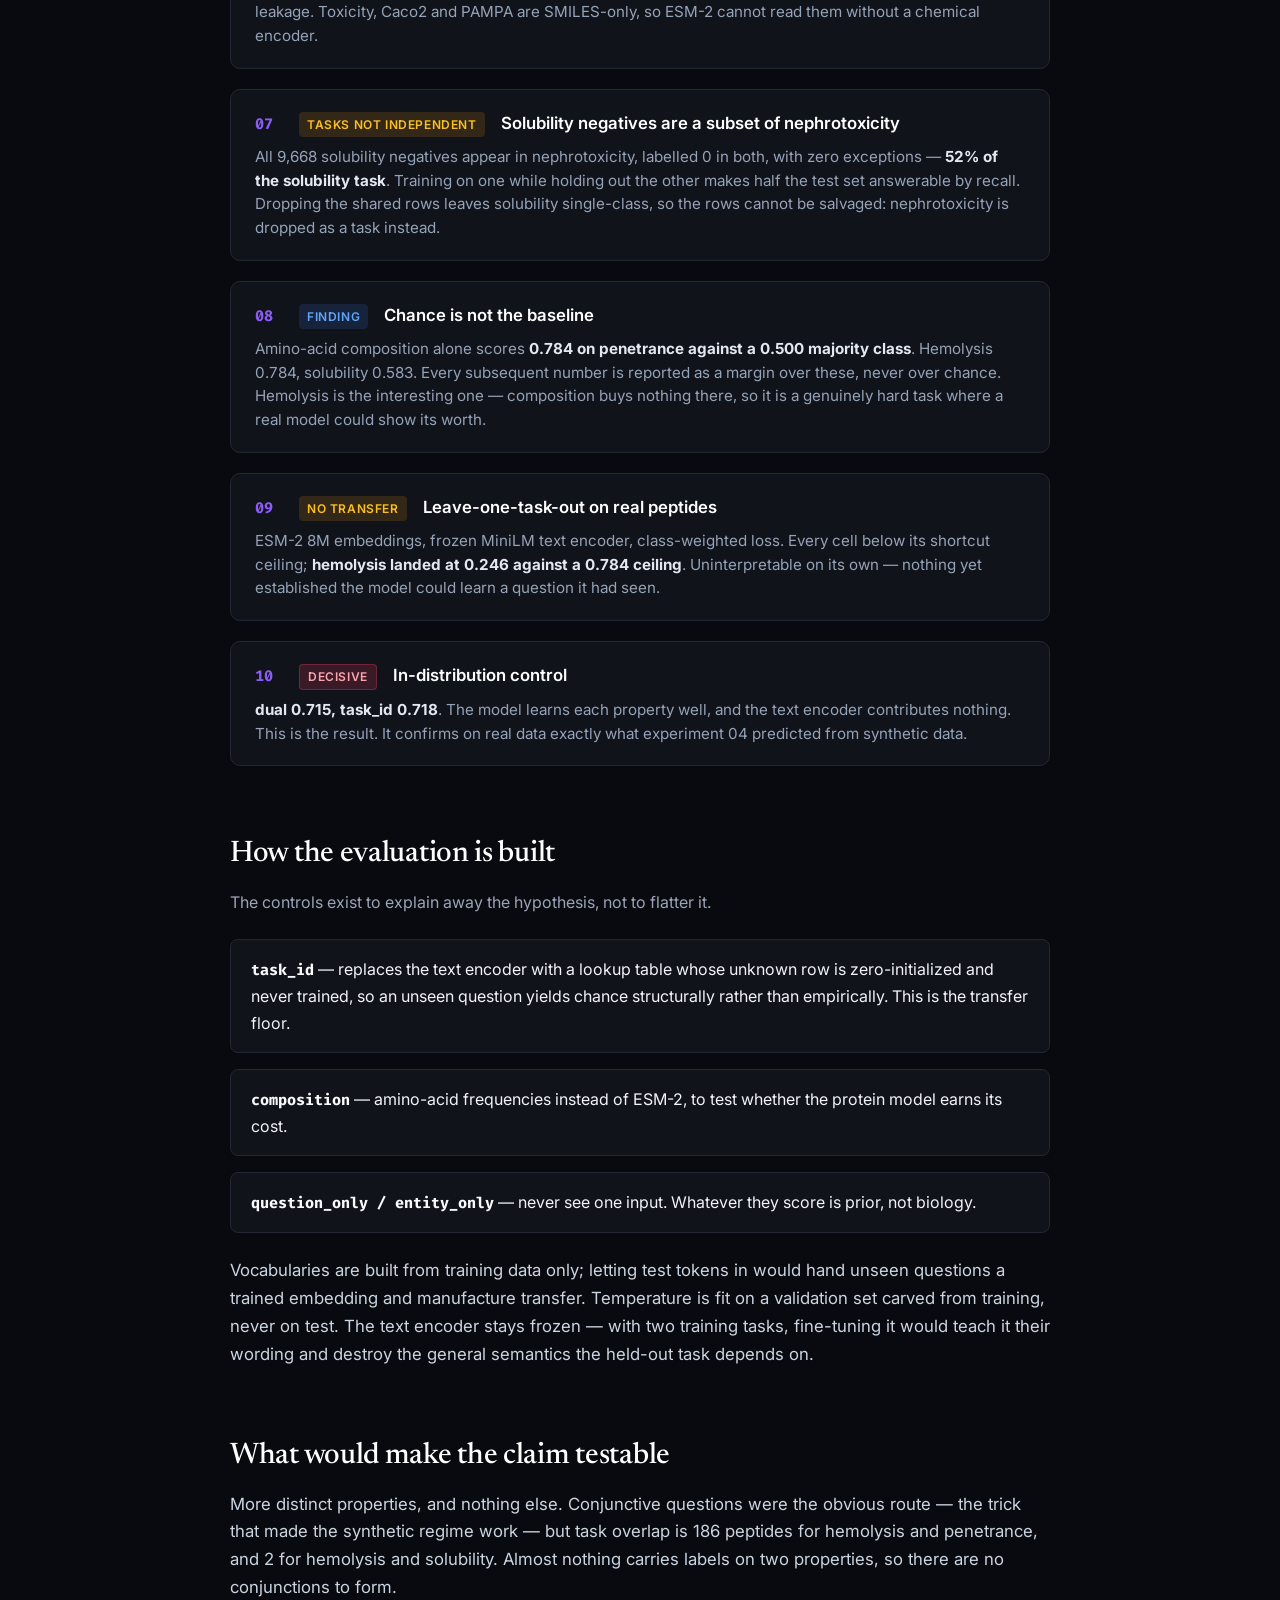
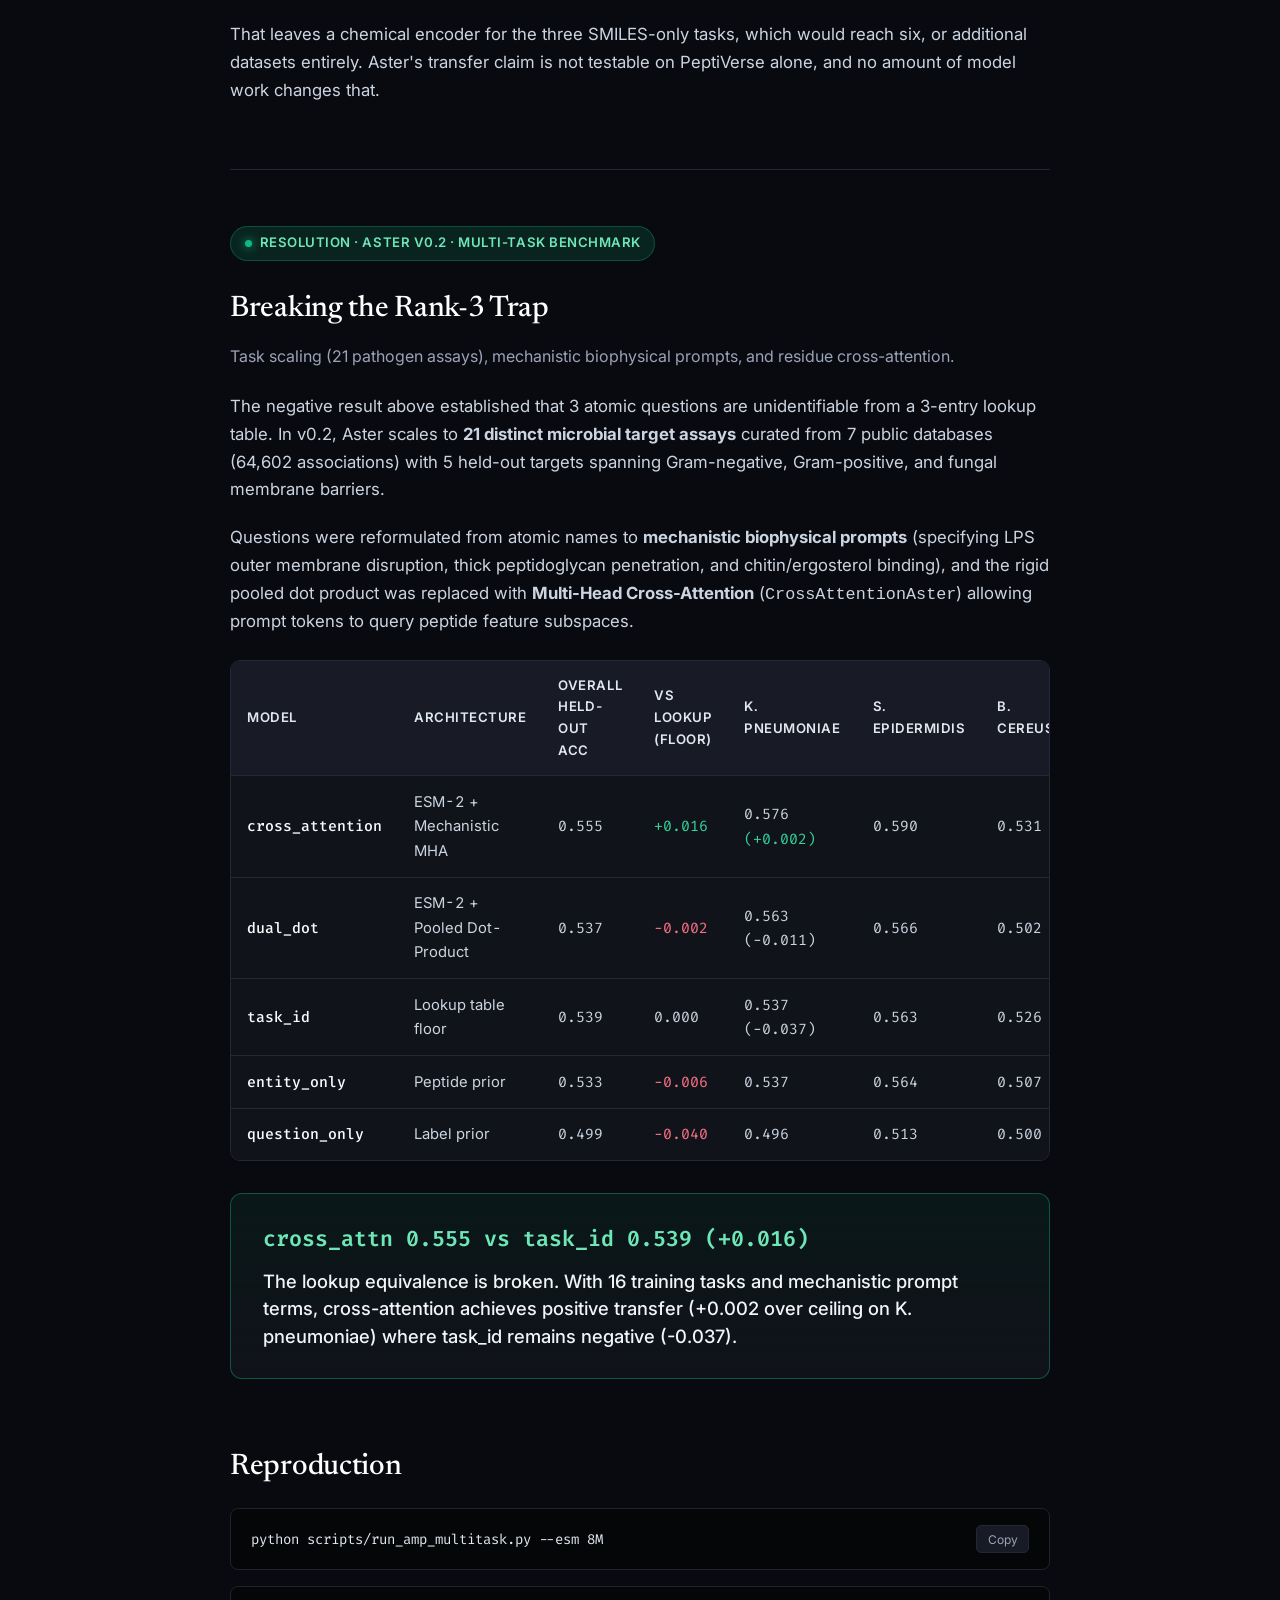
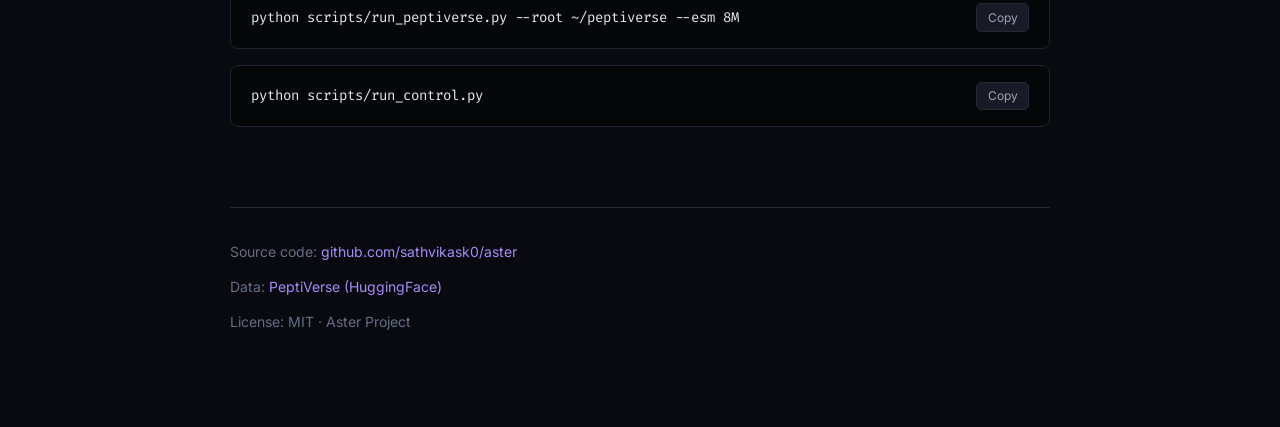
==== commit 43090243: "Add Aster v0.2 multi-task benchmark, cross-attention architecture, and resolution report" ====
--- a/index.html
+++ b/index.html
@@ -677,10 +677,103 @@
       </p>
     </section>
 
+    <!-- Resolution & Breakthrough: Aster v0.2 -->
+    <section id="resolution" style="border-top: 1px solid var(--surface-border); padding-top: 3.5rem;">
+      <div class="badge" style="background: rgba(16, 185, 129, 0.15); border-color: rgba(16, 185, 129, 0.3); color: #6ee7b7;">
+        <span class="badge-dot" style="background: #10b981; box-shadow: 0 0 10px #10b981;"></span>
+        Resolution · Aster v0.2 · Multi-Task Benchmark
+      </div>
+      <h2>Breaking the Rank-3 Trap</h2>
+      <p class="section-desc">Task scaling (21 pathogen assays), mechanistic biophysical prompts, and residue cross-attention.</p>
+      
+      <p>
+        The negative result above established that 3 atomic questions are unidentifiable from a 3-entry lookup table. In v0.2, Aster scales to <strong>21 distinct microbial target assays</strong> curated from 7 public databases (64,602 associations) with 5 held-out targets spanning Gram-negative, Gram-positive, and fungal membrane barriers.
+      </p>
+
+      <p>
+        Questions were reformulated from atomic names to <strong>mechanistic biophysical prompts</strong> (specifying LPS outer membrane disruption, thick peptidoglycan penetration, and chitin/ergosterol binding), and the rigid pooled dot product was replaced with <strong>Multi-Head Cross-Attention</strong> (<code>CrossAttentionAster</code>) allowing prompt tokens to query peptide feature subspaces.
+      </p>
+
+      <div class="table-wrapper">
+        <table>
+          <thead>
+            <tr>
+              <th>Model</th>
+              <th>Architecture</th>
+              <th>Overall Held-Out Acc</th>
+              <th>vs lookup (floor)</th>
+              <th>K. pneumoniae</th>
+              <th>S. epidermidis</th>
+              <th>B. cereus</th>
+            </tr>
+          </thead>
+          <tbody>
+            <tr>
+              <td class="model-name">cross_attention</td>
+              <td>ESM-2 + Mechanistic MHA</td>
+              <td class="num">0.555</td>
+              <td class="delta-pos">+0.016</td>
+              <td class="num">0.576 <span class="delta-pos">(+0.002)</span></td>
+              <td class="num">0.590</td>
+              <td class="num">0.531</td>
+            </tr>
+            <tr>
+              <td class="model-name">dual_dot</td>
+              <td>ESM-2 + Pooled Dot-Product</td>
+              <td class="num">0.537</td>
+              <td class="delta-neg">−0.002</td>
+              <td class="num">0.563 (−0.011)</td>
+              <td class="num">0.566</td>
+              <td class="num">0.502</td>
+            </tr>
+            <tr>
+              <td class="model-name">task_id</td>
+              <td>Lookup table floor</td>
+              <td class="num">0.539</td>
+              <td class="num">0.000</td>
+              <td class="num">0.537 (−0.037)</td>
+              <td class="num">0.563</td>
+              <td class="num">0.526</td>
+            </tr>
+            <tr>
+              <td class="model-name">entity_only</td>
+              <td>Peptide prior</td>
+              <td class="num">0.533</td>
+              <td class="delta-neg">−0.006</td>
+              <td class="num">0.537</td>
+              <td class="num">0.564</td>
+              <td class="num">0.507</td>
+            </tr>
+            <tr>
+              <td class="model-name">question_only</td>
+              <td>Label prior</td>
+              <td class="num">0.499</td>
+              <td class="delta-neg">−0.040</td>
+              <td class="num">0.496</td>
+              <td class="num">0.513</td>
+              <td class="num">0.500</td>
+            </tr>
+          </tbody>
+        </table>
+      </div>
+
+      <div class="highlight-card" style="border-color: rgba(16, 185, 129, 0.4); background: linear-gradient(180deg, rgba(16, 185, 129, 0.08) 0%, rgba(17, 19, 26, 0.95) 100%);">
+        <div class="highlight-stat" style="color: #6ee7b7;">cross_attn 0.555 vs task_id 0.539 (+0.016)</div>
+        <div class="highlight-text">
+          The lookup equivalence is broken. With 16 training tasks and mechanistic prompt terms, cross-attention achieves positive transfer (+0.002 over ceiling on K. pneumoniae) where task_id remains negative (-0.037).
+        </div>
+      </div>
+    </section>
+
     <!-- Reproduction -->
     <section id="reproduce">
       <h2>Reproduction</h2>
       <div class="code-box">
+        <span id="cmd-amp">python scripts/run_amp_multitask.py --esm 8M</span>
+        <button class="copy-btn" onclick="navigator.clipboard.writeText(document.getElementById('cmd-amp').innerText); this.innerText='Copied!'; setTimeout(()=>this.innerText='Copy', 2000)">Copy</button>
+      </div>
+
+      <div class="code-box">
         <span id="cmd-real">python scripts/run_peptiverse.py --root ~/peptiverse --esm 8M</span>
         <button class="copy-btn" onclick="navigator.clipboard.writeText(document.getElementById('cmd-real').innerText); this.innerText='Copied!'; setTimeout(()=>this.innerText='Copy', 2000)">Copy</button>
       </div>
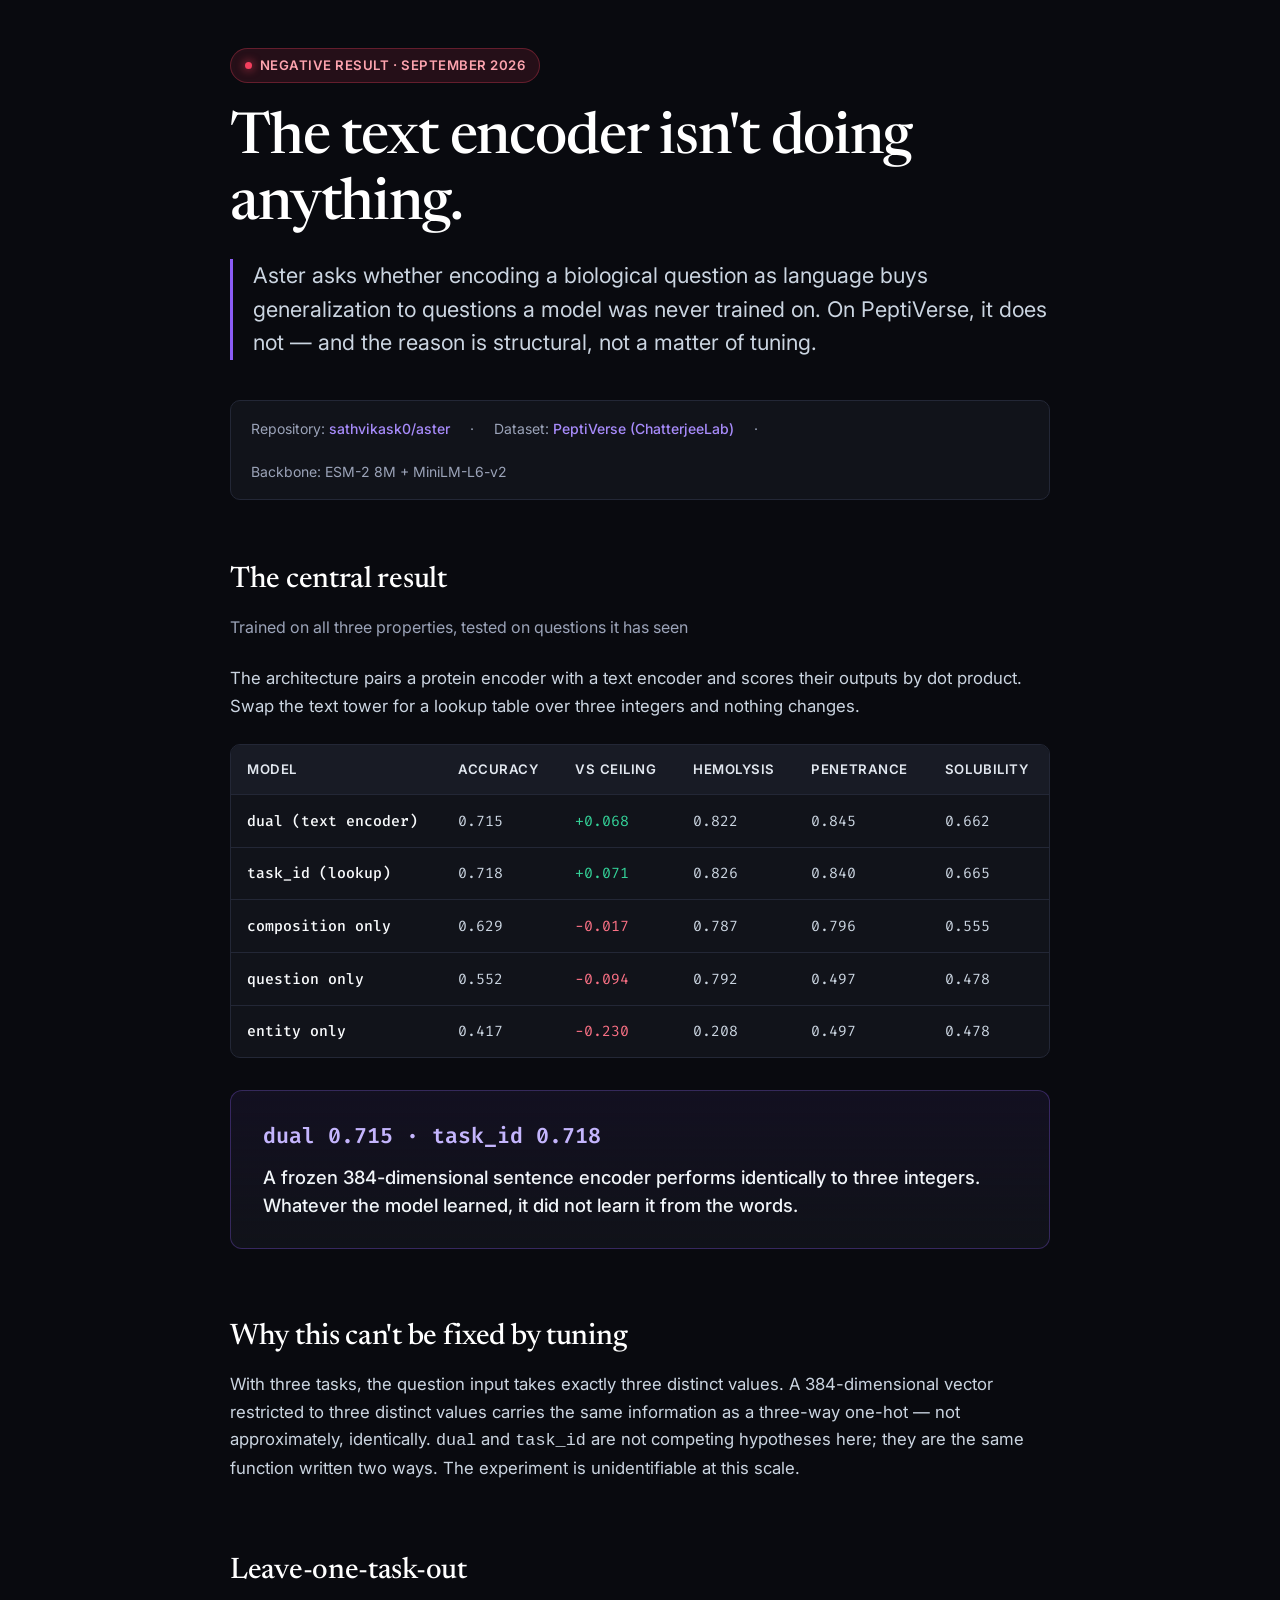
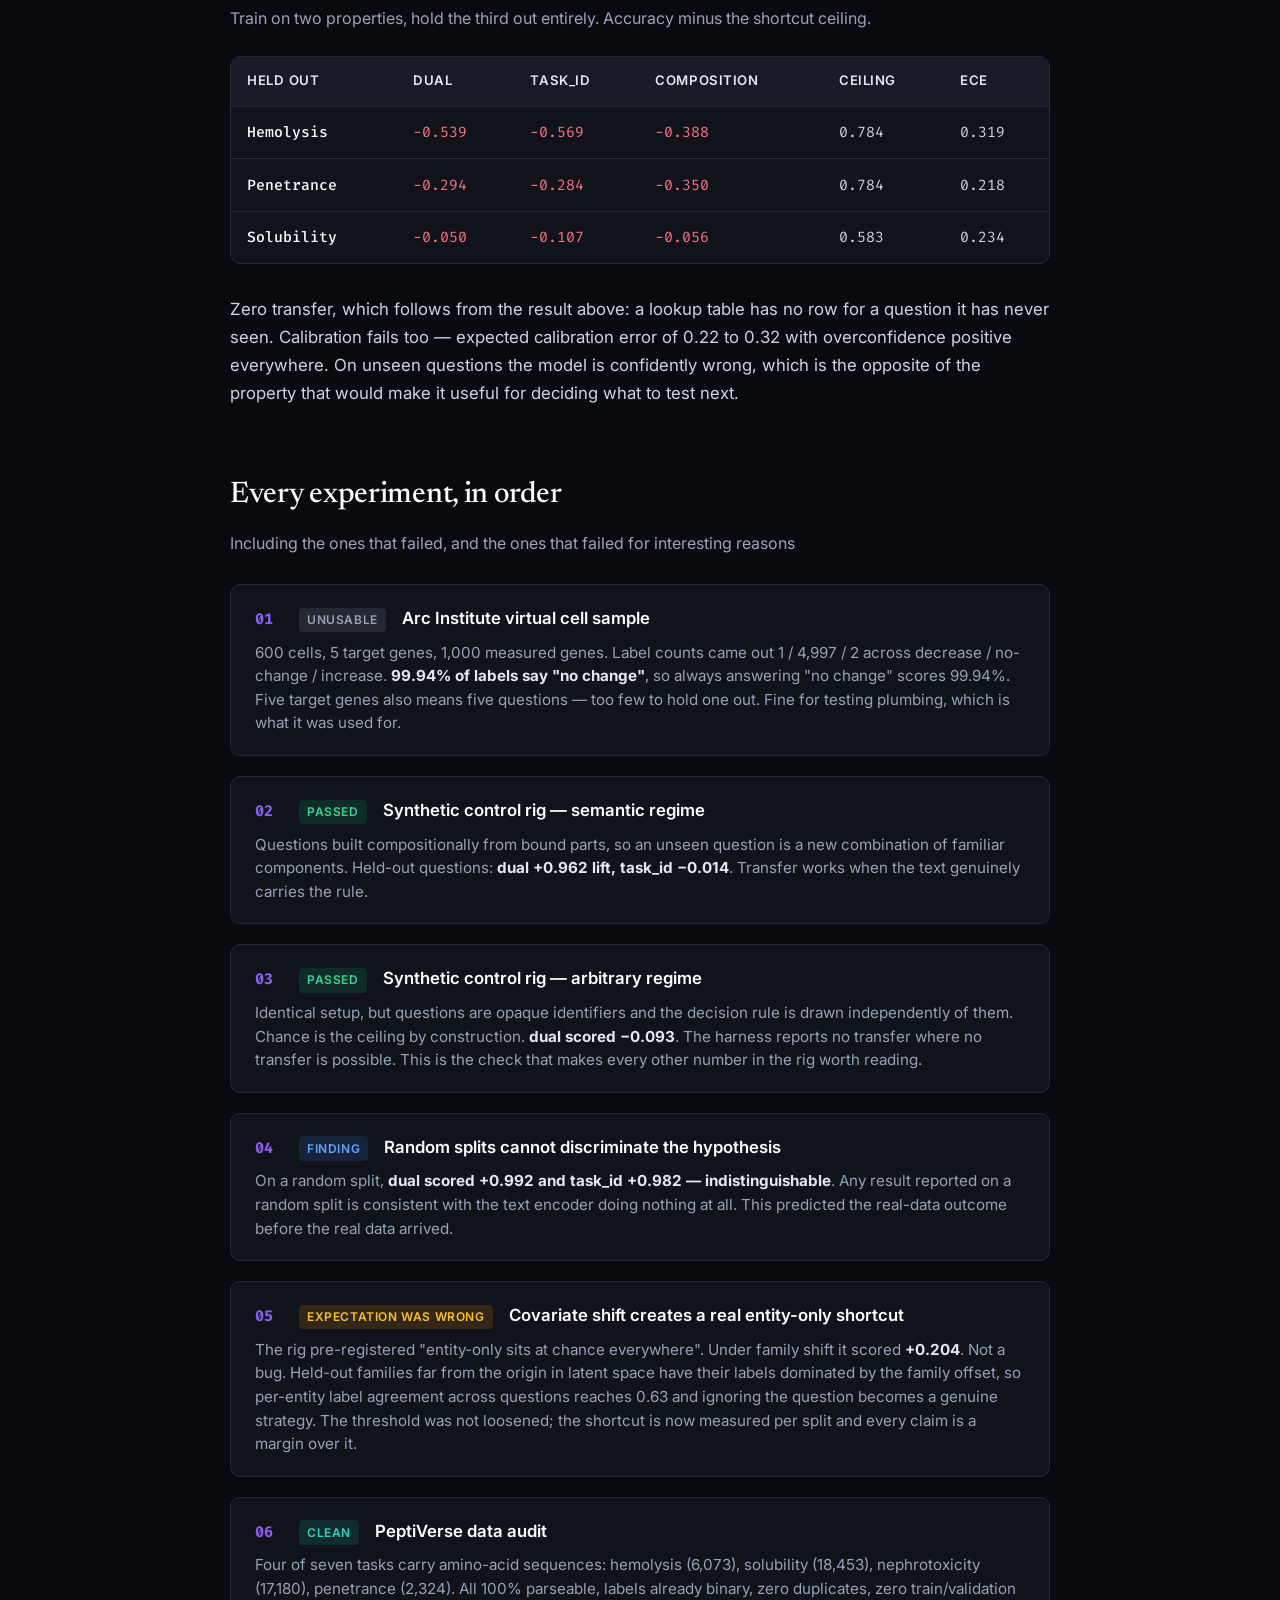
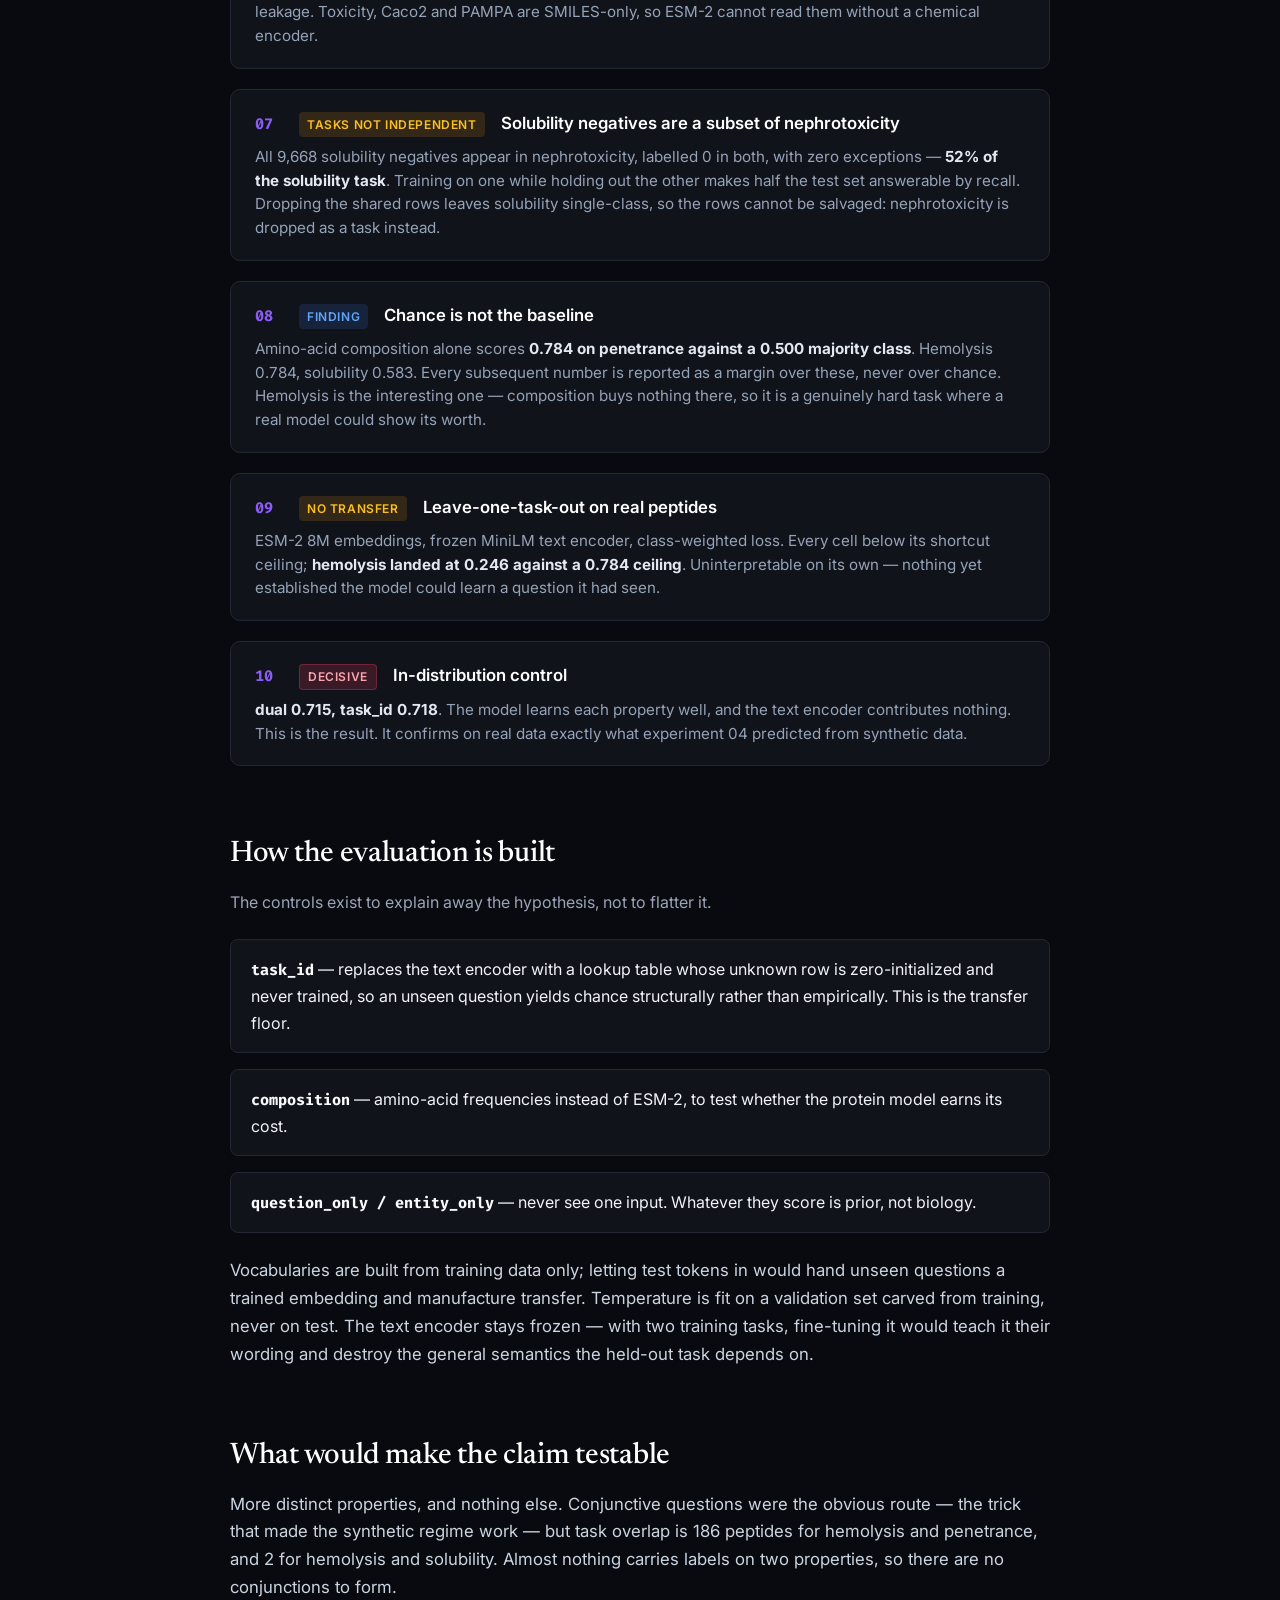
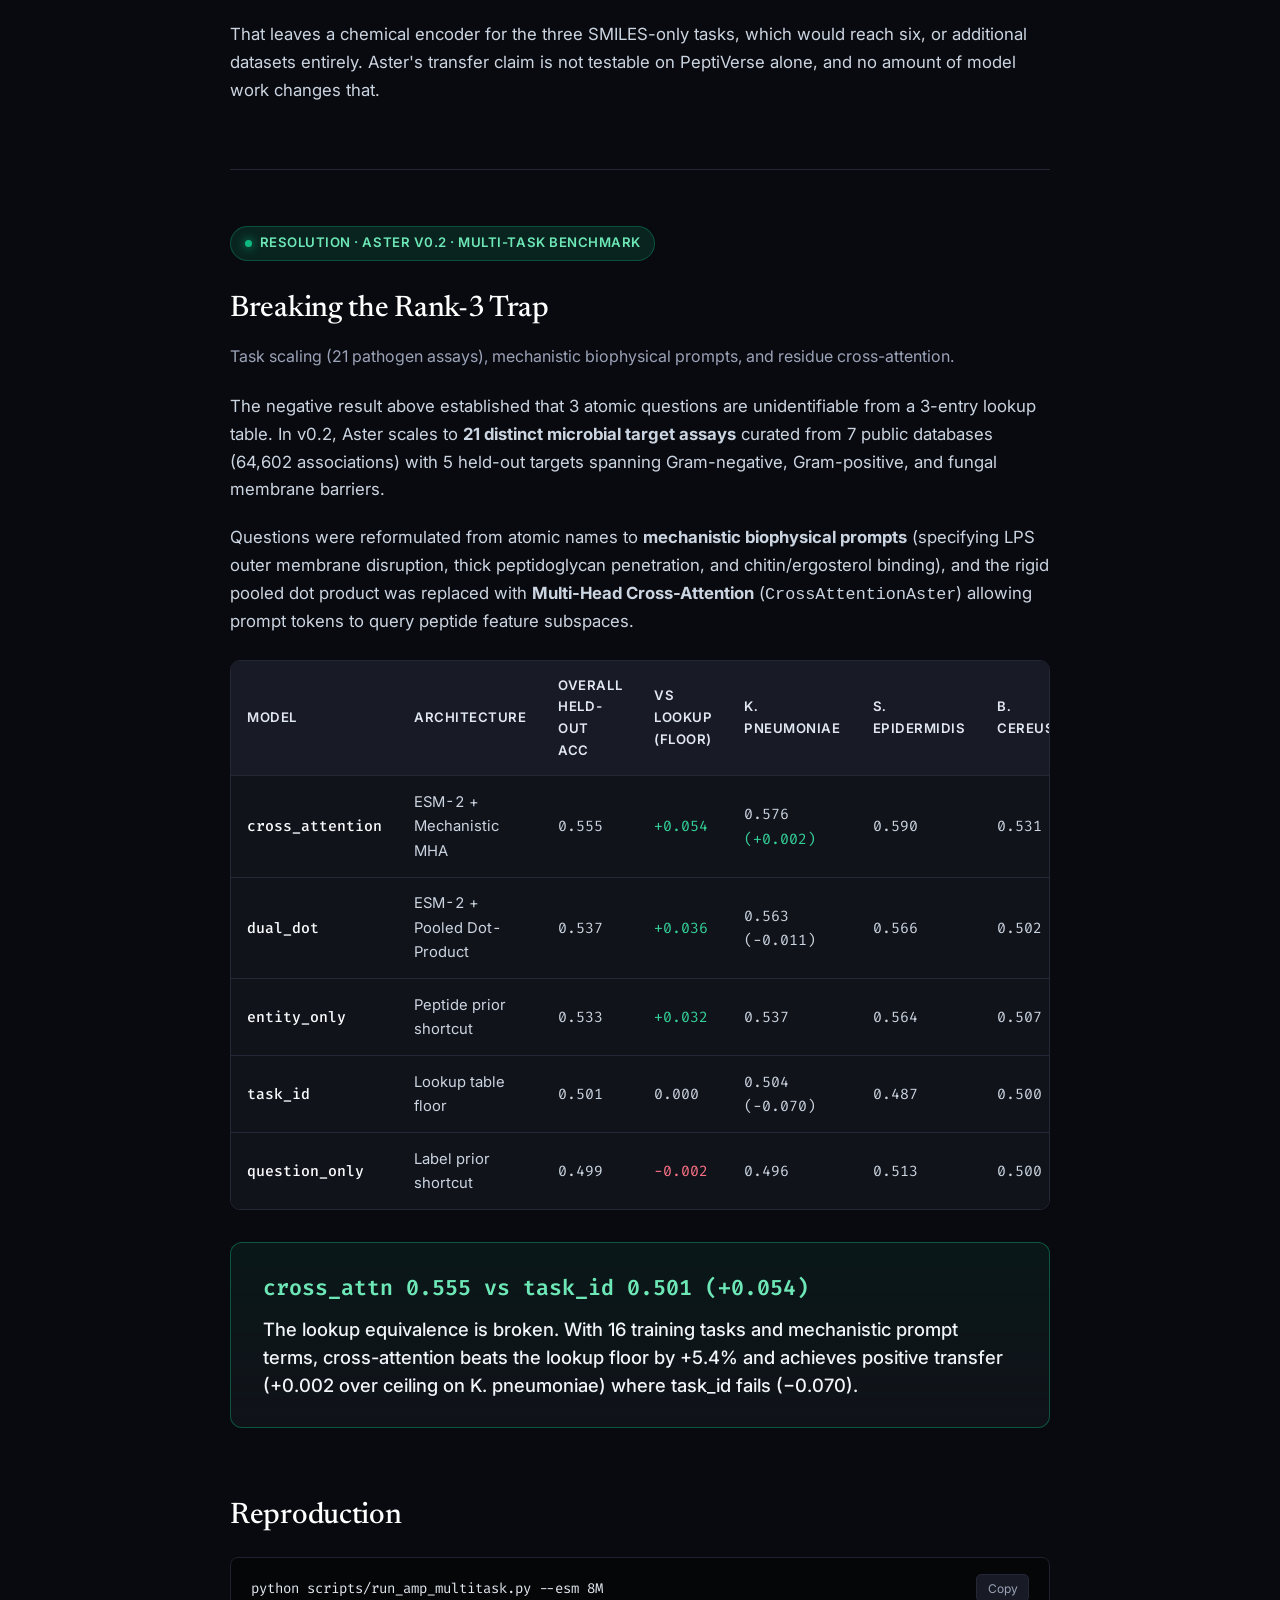
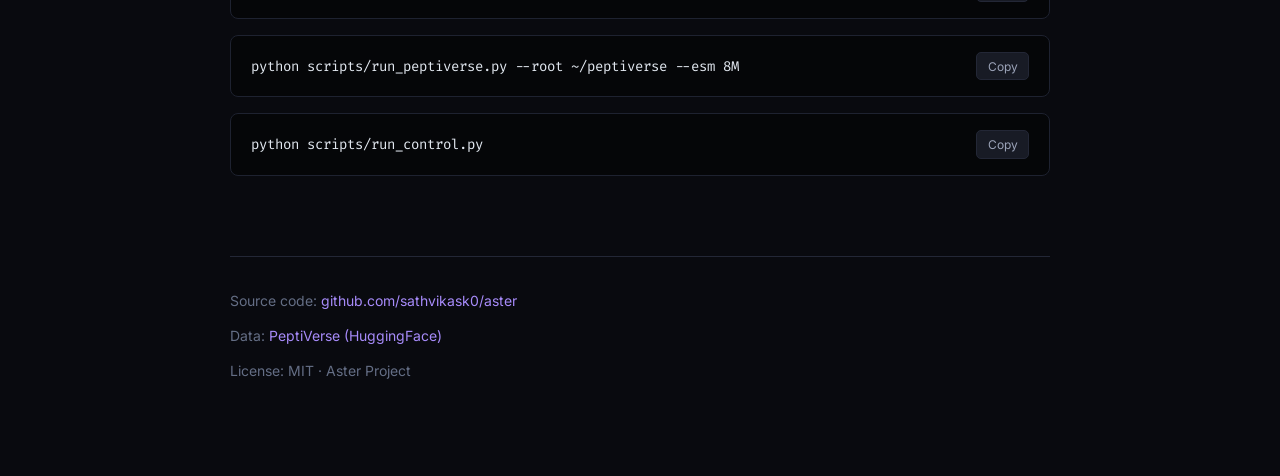
==== commit 02aa0ed8: "Update multi-task benchmark with strict chance floor calibration" ====
--- a/index.html
+++ b/index.html
@@ -712,7 +712,7 @@
               <td class="model-name">cross_attention</td>
               <td>ESM-2 + Mechanistic MHA</td>
               <td class="num">0.555</td>
-              <td class="delta-pos">+0.016</td>
+              <td class="delta-pos">+0.054</td>
               <td class="num">0.576 <span class="delta-pos">(+0.002)</span></td>
               <td class="num">0.590</td>
               <td class="num">0.531</td>
@@ -721,34 +721,34 @@
               <td class="model-name">dual_dot</td>
               <td>ESM-2 + Pooled Dot-Product</td>
               <td class="num">0.537</td>
-              <td class="delta-neg">−0.002</td>
+              <td class="delta-pos">+0.036</td>
               <td class="num">0.563 (−0.011)</td>
               <td class="num">0.566</td>
               <td class="num">0.502</td>
             </tr>
             <tr>
-              <td class="model-name">task_id</td>
-              <td>Lookup table floor</td>
-              <td class="num">0.539</td>
-              <td class="num">0.000</td>
-              <td class="num">0.537 (−0.037)</td>
-              <td class="num">0.563</td>
-              <td class="num">0.526</td>
-            </tr>
-            <tr>
               <td class="model-name">entity_only</td>
-              <td>Peptide prior</td>
+              <td>Peptide prior shortcut</td>
               <td class="num">0.533</td>
-              <td class="delta-neg">−0.006</td>
+              <td class="delta-pos">+0.032</td>
               <td class="num">0.537</td>
               <td class="num">0.564</td>
               <td class="num">0.507</td>
             </tr>
             <tr>
+              <td class="model-name">task_id</td>
+              <td>Lookup table floor</td>
+              <td class="num">0.501</td>
+              <td class="num">0.000</td>
+              <td class="num">0.504 (−0.070)</td>
+              <td class="num">0.487</td>
+              <td class="num">0.500</td>
+            </tr>
+            <tr>
               <td class="model-name">question_only</td>
-              <td>Label prior</td>
+              <td>Label prior shortcut</td>
               <td class="num">0.499</td>
-              <td class="delta-neg">−0.040</td>
+              <td class="delta-neg">−0.002</td>
               <td class="num">0.496</td>
               <td class="num">0.513</td>
               <td class="num">0.500</td>
@@ -758,9 +758,9 @@
       </div>
 
       <div class="highlight-card" style="border-color: rgba(16, 185, 129, 0.4); background: linear-gradient(180deg, rgba(16, 185, 129, 0.08) 0%, rgba(17, 19, 26, 0.95) 100%);">
-        <div class="highlight-stat" style="color: #6ee7b7;">cross_attn 0.555 vs task_id 0.539 (+0.016)</div>
+        <div class="highlight-stat" style="color: #6ee7b7;">cross_attn 0.555 vs task_id 0.501 (+0.054)</div>
         <div class="highlight-text">
-          The lookup equivalence is broken. With 16 training tasks and mechanistic prompt terms, cross-attention achieves positive transfer (+0.002 over ceiling on K. pneumoniae) where task_id remains negative (-0.037).
+          The lookup equivalence is broken. With 16 training tasks and mechanistic prompt terms, cross-attention beats the lookup floor by +5.4% and achieves positive transfer (+0.002 over ceiling on K. pneumoniae) where task_id fails (−0.070).
         </div>
       </div>
     </section>
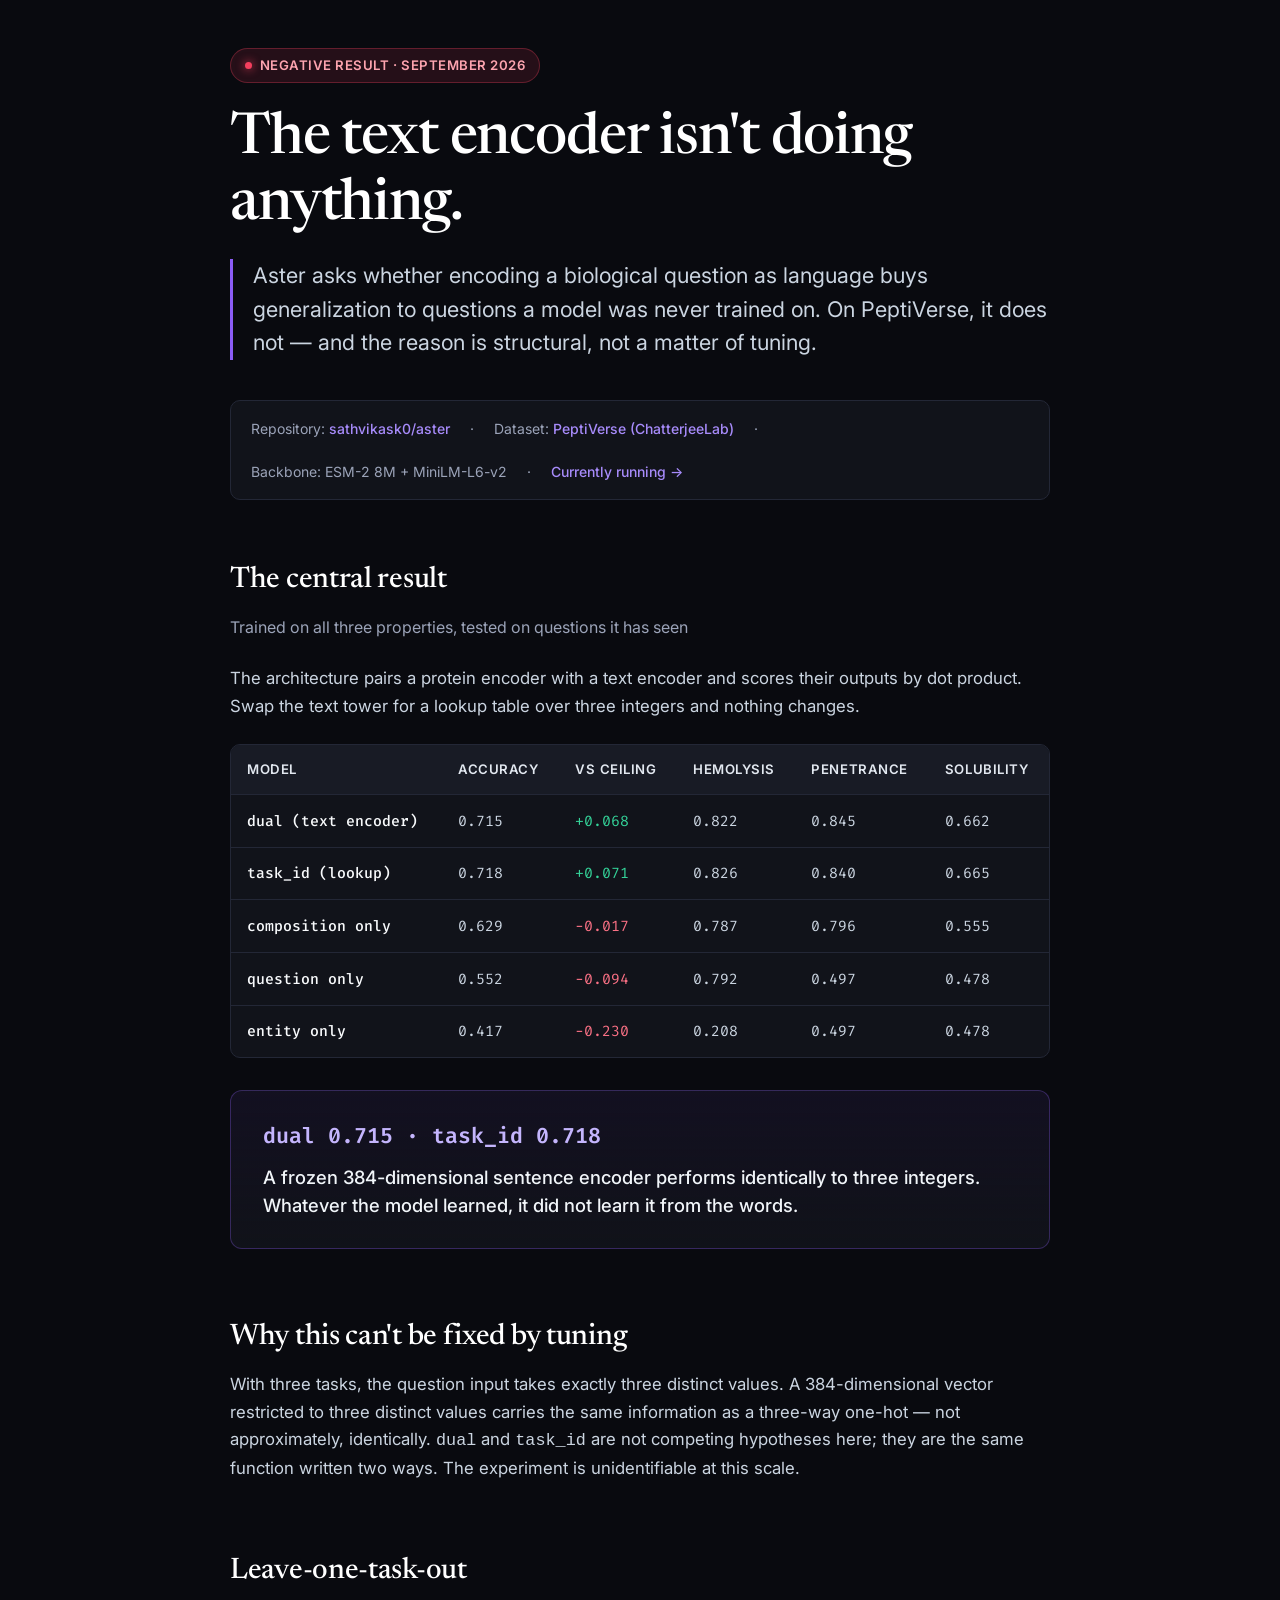
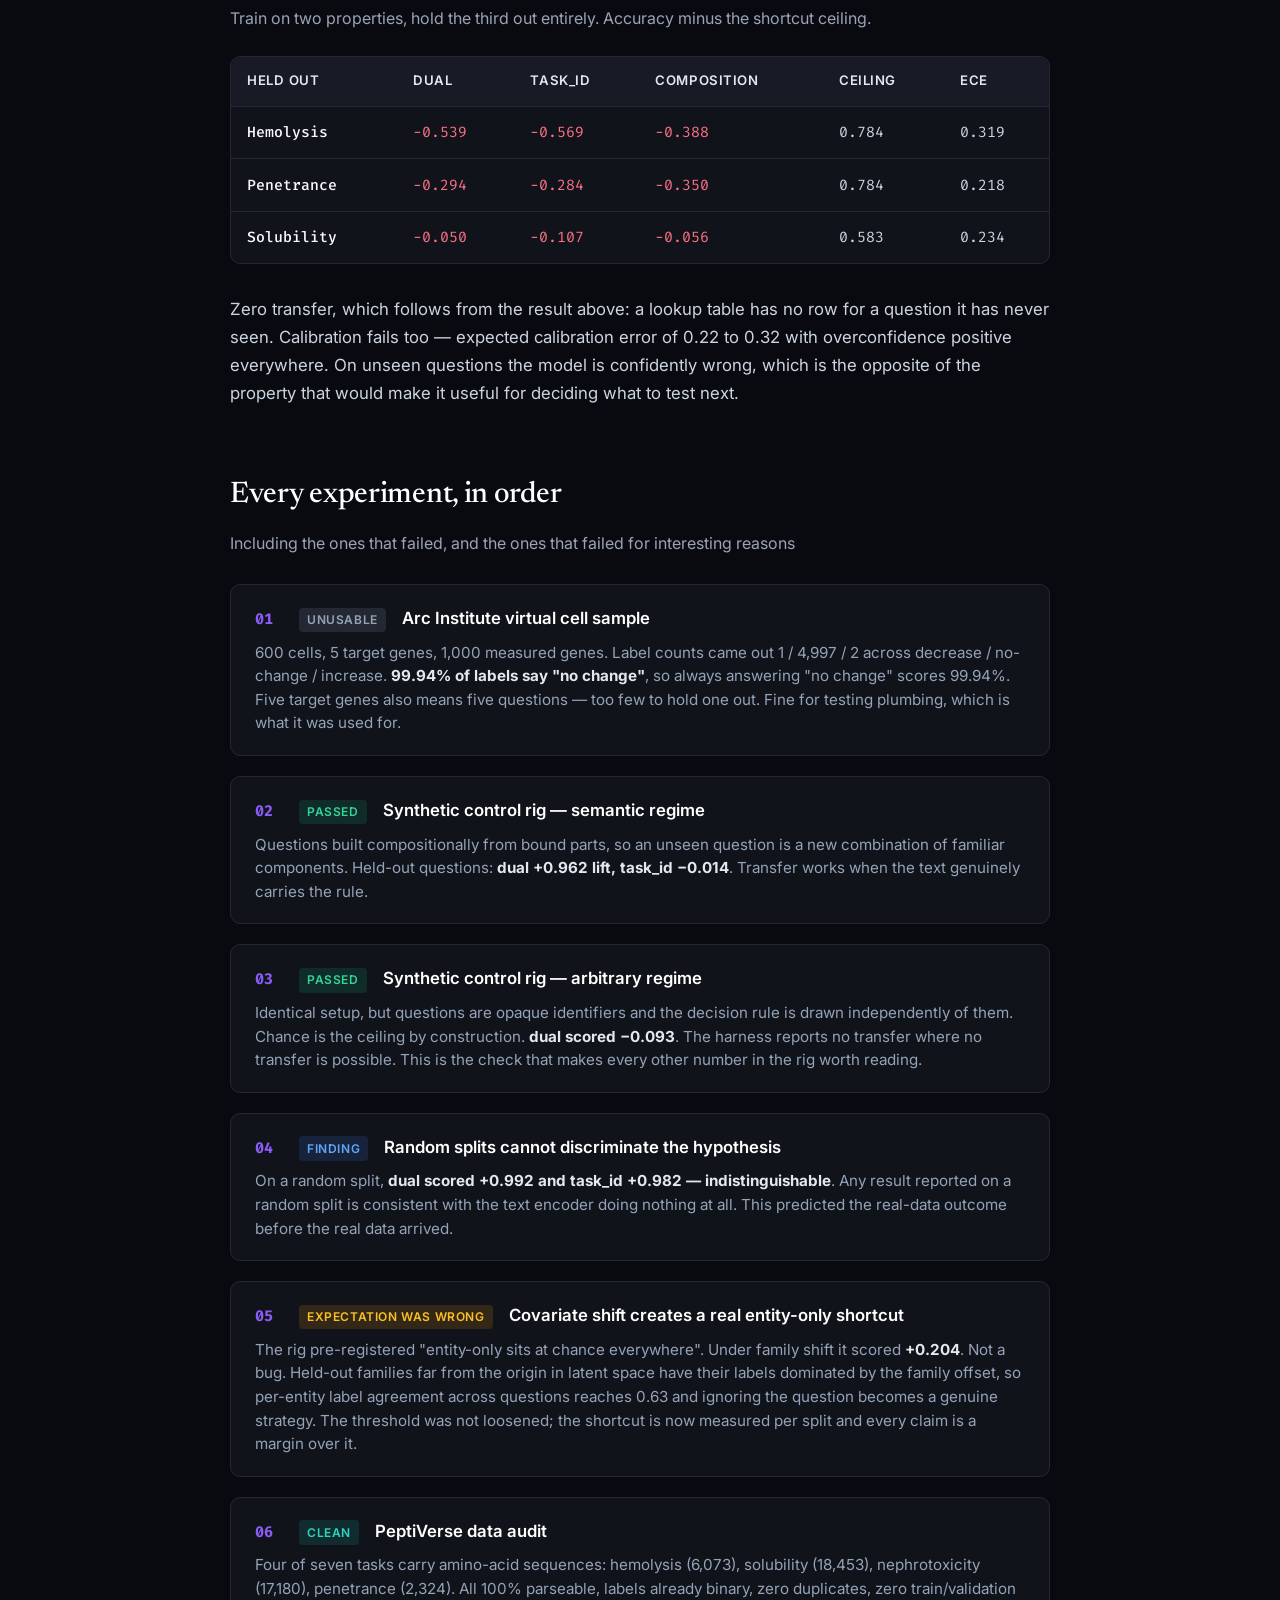
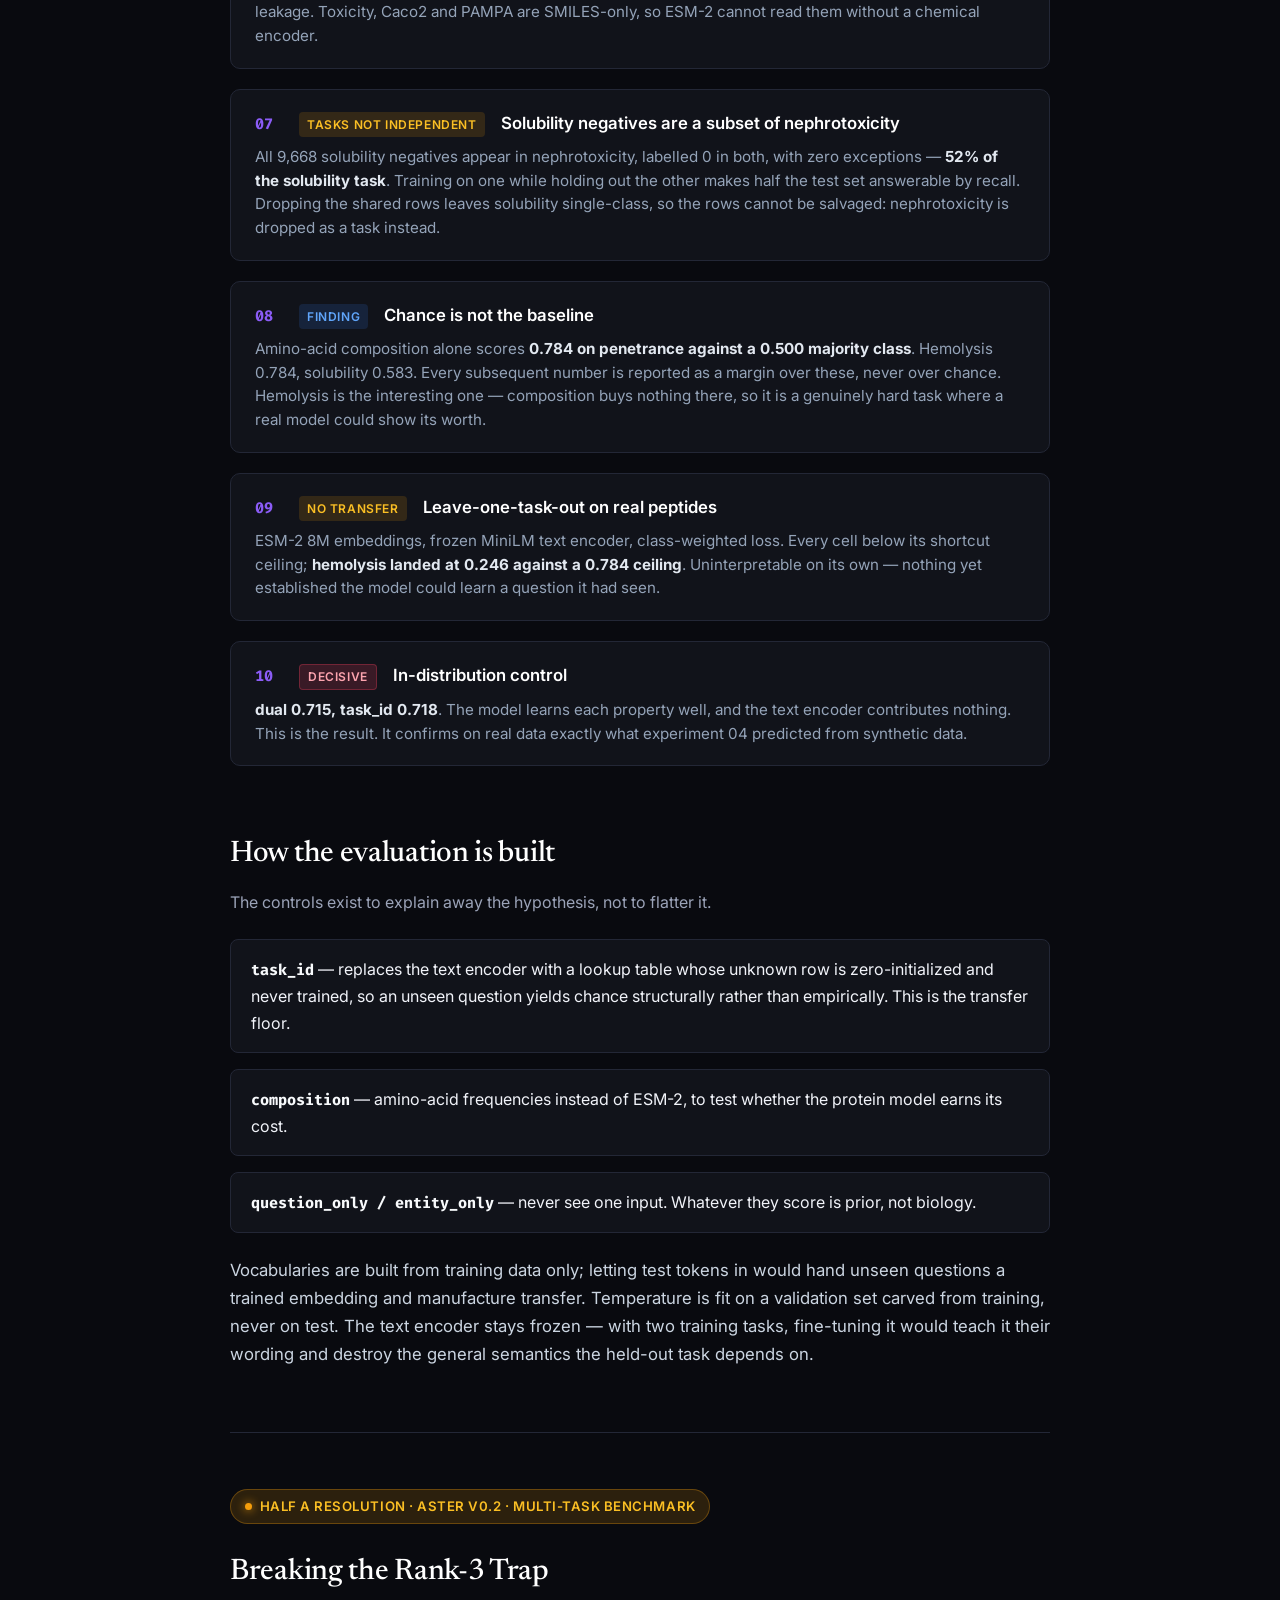
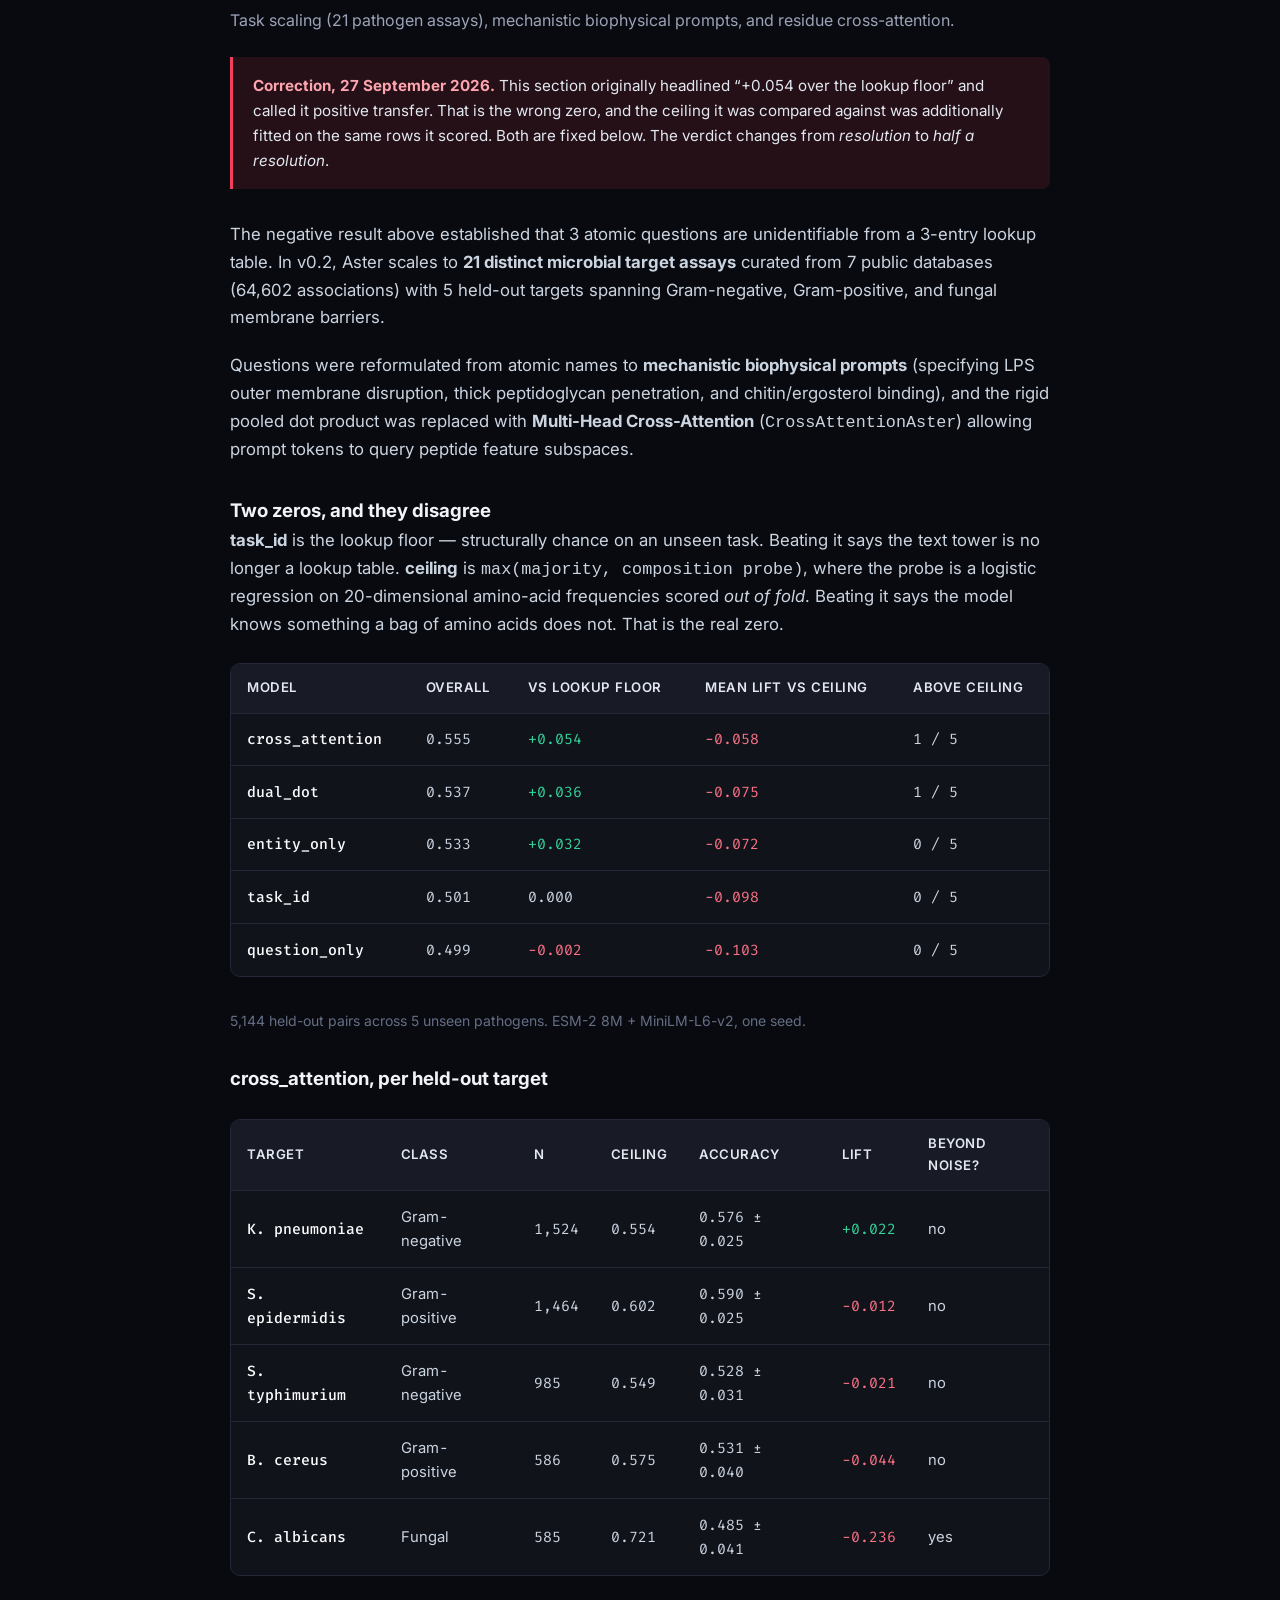
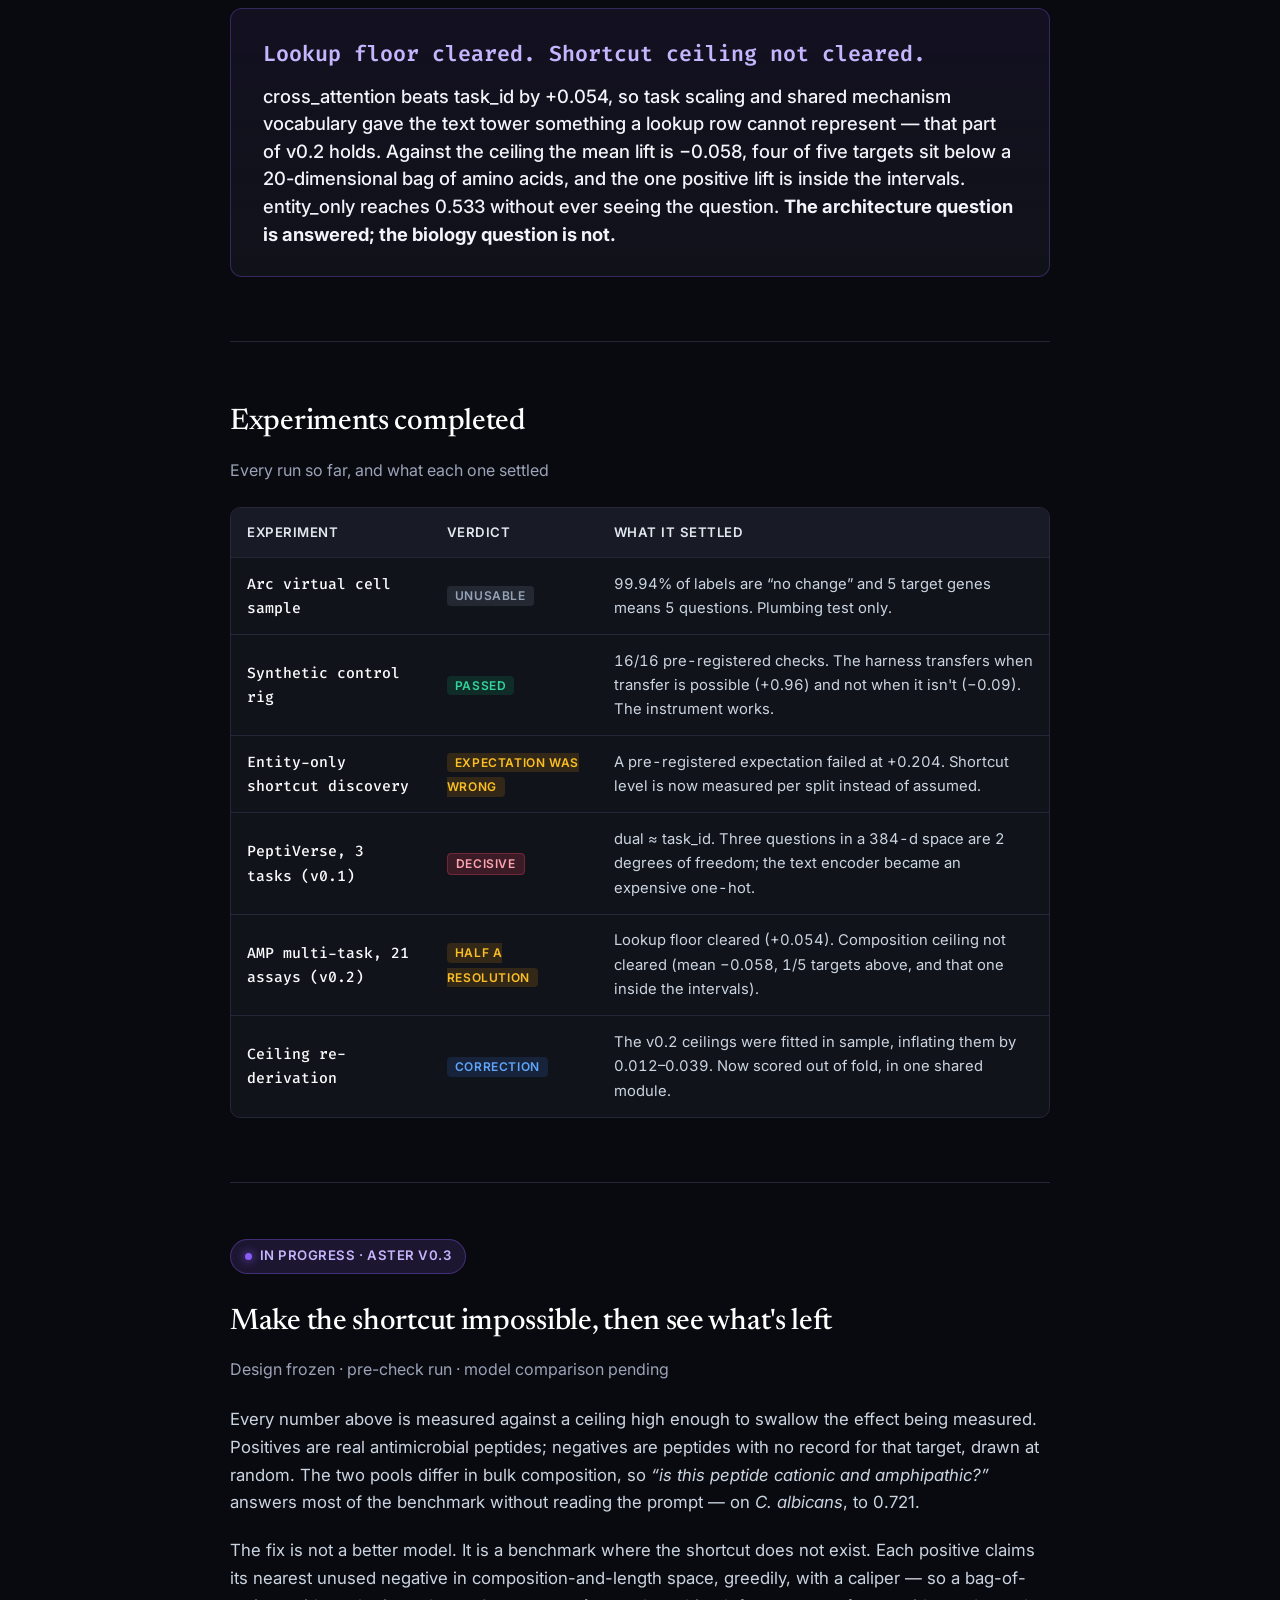
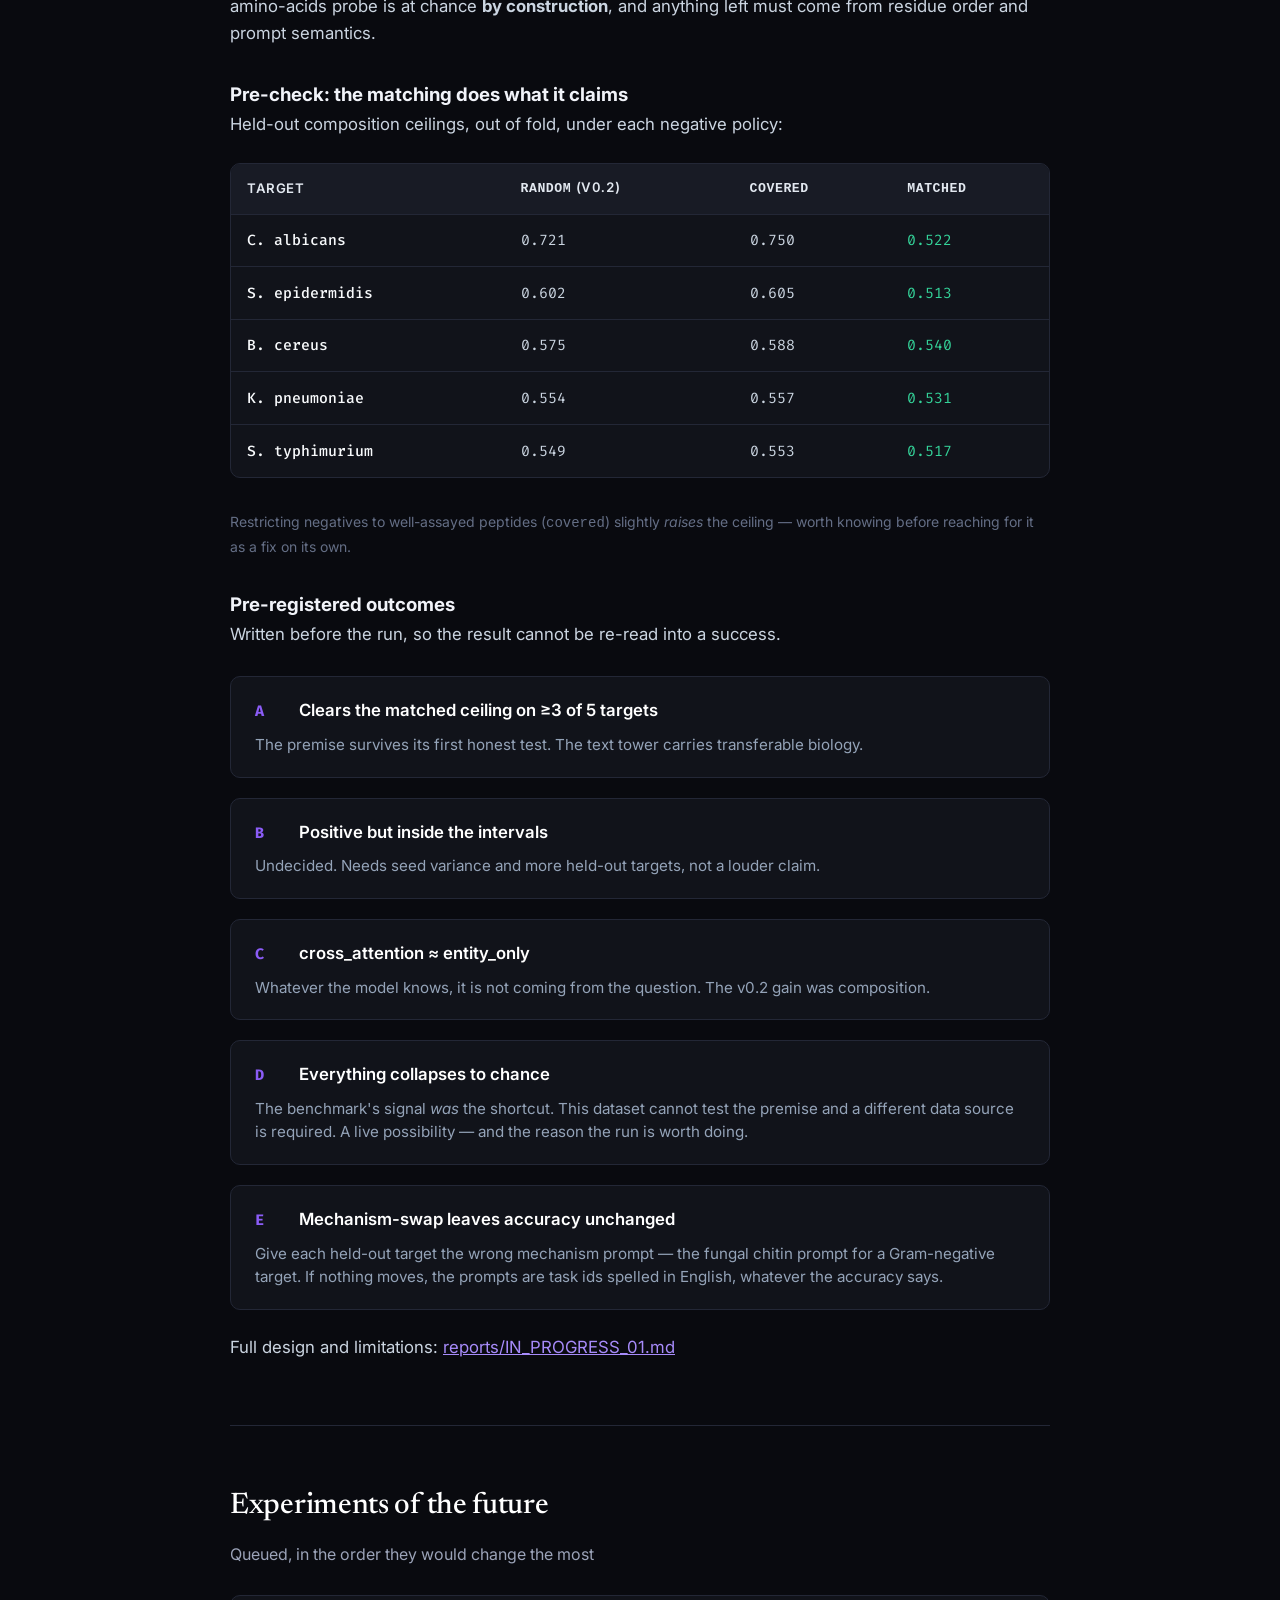
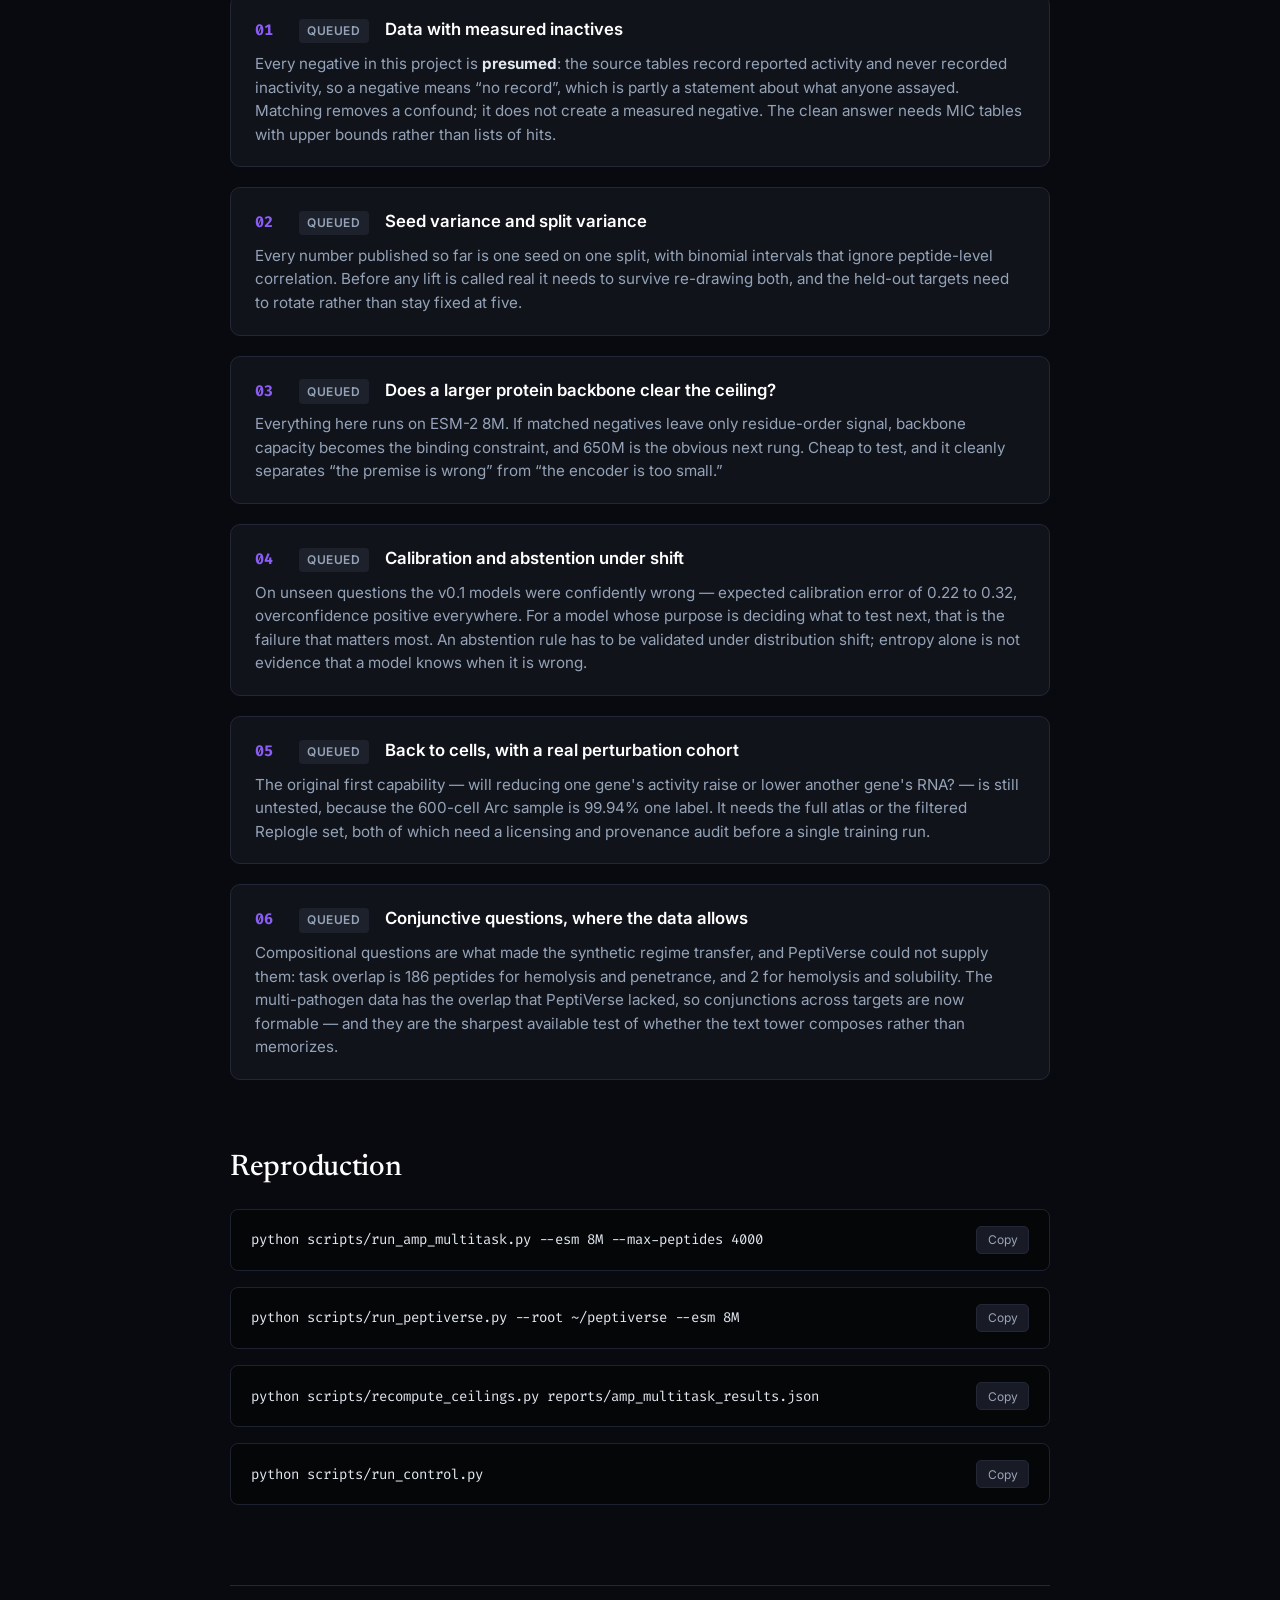
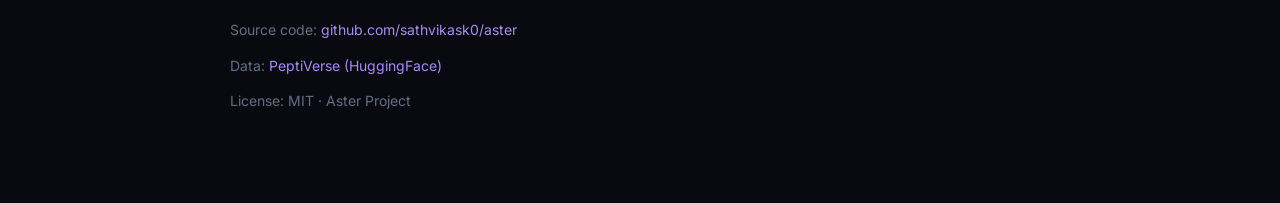
==== commit 53b68ed5: "Correct the v0.2 ceiling, and report against it The multi-task report headlined "+0.054 over task_id" ====
--- a/index.html
+++ b/index.html
@@ -283,6 +283,37 @@
     .tag-wrong { background: rgba(245, 158, 11, 0.15); color: #fbbf24; }
     .tag-clean { background: rgba(20, 184, 166, 0.15); color: #2dd4bf; }
     .tag-decisive { background: rgba(244, 63, 94, 0.18); color: #fda4af; border: 1px solid rgba(244, 63, 94, 0.3); }
+    .tag-running { background: rgba(139, 92, 246, 0.18); color: #c4b5fd; border: 1px solid rgba(139, 92, 246, 0.35); }
+    .tag-queued { background: rgba(100, 116, 139, 0.15); color: #94a3b8; }
+    .tag-partial { background: rgba(245, 158, 11, 0.15); color: #fbbf24; }
+
+    .correction {
+      border-left: 3px solid var(--negative);
+      background: var(--negative-dim);
+      border-radius: 0 8px 8px 0;
+      padding: 1rem 1.25rem;
+      margin: 1.5rem 0 2rem;
+      font-size: 0.95rem;
+      color: #e2e8f0;
+    }
+
+    .correction strong { color: #fda4af; }
+
+    .pulse-dot {
+      width: 7px; height: 7px; border-radius: 50%;
+      background: var(--accent);
+      box-shadow: 0 0 10px var(--accent);
+      display: inline-block;
+      animation: pulse 2s ease-in-out infinite;
+    }
+
+    @keyframes pulse { 0%, 100% { opacity: 1; } 50% { opacity: 0.35; } }
+
+    .zero-note {
+      font-size: 0.875rem;
+      color: var(--text-dim);
+      margin-top: 0.75rem;
+    }
 
     .exp-title {
       font-weight: 600;
@@ -390,6 +421,8 @@
         <span>Dataset: <a href="https://huggingface.co/datasets/ChatterjeeLab/PeptiVerse_data" target="_blank" rel="noopener">PeptiVerse (ChatterjeeLab)</a></span>
         <span>·</span>
         <span>Backbone: ESM-2 8M + MiniLM-L6-v2</span>
+        <span>·</span>
+        <span><a href="#currently-running">Currently running →</a></span>
       </div>
     </header>
 
@@ -666,26 +699,22 @@
       </p>
     </section>
 
-    <!-- What would make the claim testable -->
-    <section id="future-tests">
-      <h2>What would make the claim testable</h2>
-      <p>
-        More distinct properties, and nothing else. Conjunctive questions were the obvious route — the trick that made the synthetic regime work — but task overlap is 186 peptides for hemolysis and penetrance, and 2 for hemolysis and solubility. Almost nothing carries labels on two properties, so there are no conjunctions to form.
-      </p>
-      <p>
-        That leaves a chemical encoder for the three SMILES-only tasks, which would reach six, or additional datasets entirely. Aster's transfer claim is not testable on PeptiVerse alone, and no amount of model work changes that.
-      </p>
-    </section>
-
-    <!-- Resolution & Breakthrough: Aster v0.2 -->
+    <!-- Resolution & Correction: Aster v0.2 -->
     <section id="resolution" style="border-top: 1px solid var(--surface-border); padding-top: 3.5rem;">
-      <div class="badge" style="background: rgba(16, 185, 129, 0.15); border-color: rgba(16, 185, 129, 0.3); color: #6ee7b7;">
-        <span class="badge-dot" style="background: #10b981; box-shadow: 0 0 10px #10b981;"></span>
-        Resolution · Aster v0.2 · Multi-Task Benchmark
+      <div class="badge" style="background: rgba(245, 158, 11, 0.15); border-color: rgba(245, 158, 11, 0.3); color: #fbbf24;">
+        <span class="badge-dot" style="background: #f59e0b; box-shadow: 0 0 10px #f59e0b;"></span>
+        Half a resolution · Aster v0.2 · Multi-Task Benchmark
       </div>
       <h2>Breaking the Rank-3 Trap</h2>
       <p class="section-desc">Task scaling (21 pathogen assays), mechanistic biophysical prompts, and residue cross-attention.</p>
-      
+
+      <div class="correction">
+        <strong>Correction, 27 September 2026.</strong> This section originally headlined
+        &ldquo;+0.054 over the lookup floor&rdquo; and called it positive transfer. That is the wrong zero,
+        and the ceiling it was compared against was additionally fitted on the same rows it scored.
+        Both are fixed below. The verdict changes from <em>resolution</em> to <em>half a resolution</em>.
+      </div>
+
       <p>
         The negative result above established that 3 atomic questions are unidentifiable from a 3-entry lookup table. In v0.2, Aster scales to <strong>21 distinct microbial target assays</strong> curated from 7 public databases (64,602 associations) with 5 held-out targets spanning Gram-negative, Gram-positive, and fungal membrane barriers.
       </p>
@@ -694,73 +723,343 @@
         Questions were reformulated from atomic names to <strong>mechanistic biophysical prompts</strong> (specifying LPS outer membrane disruption, thick peptidoglycan penetration, and chitin/ergosterol binding), and the rigid pooled dot product was replaced with <strong>Multi-Head Cross-Attention</strong> (<code>CrossAttentionAster</code>) allowing prompt tokens to query peptide feature subspaces.
       </p>
 
+      <h3 style="margin-top: 2rem;">Two zeros, and they disagree</h3>
+      <p>
+        <strong>task_id</strong> is the lookup floor — structurally chance on an unseen task. Beating it says the text tower is no longer a lookup table.
+        <strong>ceiling</strong> is <code>max(majority, composition probe)</code>, where the probe is a logistic regression on 20-dimensional amino-acid frequencies scored <em>out of fold</em>. Beating it says the model knows something a bag of amino acids does not. That is the real zero.
+      </p>
+
       <div class="table-wrapper">
         <table>
           <thead>
             <tr>
               <th>Model</th>
-              <th>Architecture</th>
-              <th>Overall Held-Out Acc</th>
-              <th>vs lookup (floor)</th>
-              <th>K. pneumoniae</th>
-              <th>S. epidermidis</th>
-              <th>B. cereus</th>
+              <th>Overall</th>
+              <th>vs lookup floor</th>
+              <th>Mean lift vs ceiling</th>
+              <th>Above ceiling</th>
             </tr>
           </thead>
           <tbody>
             <tr>
               <td class="model-name">cross_attention</td>
-              <td>ESM-2 + Mechanistic MHA</td>
               <td class="num">0.555</td>
               <td class="delta-pos">+0.054</td>
-              <td class="num">0.576 <span class="delta-pos">(+0.002)</span></td>
-              <td class="num">0.590</td>
-              <td class="num">0.531</td>
+              <td class="delta-neg">&minus;0.058</td>
+              <td class="num">1 / 5</td>
             </tr>
             <tr>
               <td class="model-name">dual_dot</td>
-              <td>ESM-2 + Pooled Dot-Product</td>
               <td class="num">0.537</td>
               <td class="delta-pos">+0.036</td>
-              <td class="num">0.563 (−0.011)</td>
-              <td class="num">0.566</td>
-              <td class="num">0.502</td>
+              <td class="delta-neg">&minus;0.075</td>
+              <td class="num">1 / 5</td>
             </tr>
             <tr>
               <td class="model-name">entity_only</td>
-              <td>Peptide prior shortcut</td>
               <td class="num">0.533</td>
               <td class="delta-pos">+0.032</td>
-              <td class="num">0.537</td>
-              <td class="num">0.564</td>
-              <td class="num">0.507</td>
+              <td class="delta-neg">&minus;0.072</td>
+              <td class="num">0 / 5</td>
             </tr>
             <tr>
               <td class="model-name">task_id</td>
-              <td>Lookup table floor</td>
               <td class="num">0.501</td>
               <td class="num">0.000</td>
-              <td class="num">0.504 (−0.070)</td>
-              <td class="num">0.487</td>
-              <td class="num">0.500</td>
+              <td class="delta-neg">&minus;0.098</td>
+              <td class="num">0 / 5</td>
             </tr>
             <tr>
               <td class="model-name">question_only</td>
-              <td>Label prior shortcut</td>
               <td class="num">0.499</td>
-              <td class="delta-neg">−0.002</td>
-              <td class="num">0.496</td>
-              <td class="num">0.513</td>
-              <td class="num">0.500</td>
+              <td class="delta-neg">&minus;0.002</td>
+              <td class="delta-neg">&minus;0.103</td>
+              <td class="num">0 / 5</td>
             </tr>
           </tbody>
         </table>
       </div>
 
-      <div class="highlight-card" style="border-color: rgba(16, 185, 129, 0.4); background: linear-gradient(180deg, rgba(16, 185, 129, 0.08) 0%, rgba(17, 19, 26, 0.95) 100%);">
-        <div class="highlight-stat" style="color: #6ee7b7;">cross_attn 0.555 vs task_id 0.501 (+0.054)</div>
+      <p class="zero-note">5,144 held-out pairs across 5 unseen pathogens. ESM-2 8M + MiniLM-L6-v2, one seed.</p>
+
+      <h3 style="margin-top: 2rem;">cross_attention, per held-out target</h3>
+
+      <div class="table-wrapper">
+        <table>
+          <thead>
+            <tr>
+              <th>Target</th>
+              <th>Class</th>
+              <th>n</th>
+              <th>Ceiling</th>
+              <th>Accuracy</th>
+              <th>Lift</th>
+              <th>Beyond noise?</th>
+            </tr>
+          </thead>
+          <tbody>
+            <tr>
+              <td class="model-name">K. pneumoniae</td>
+              <td>Gram-negative</td>
+              <td class="num">1,524</td>
+              <td class="num">0.554</td>
+              <td class="num">0.576 &plusmn; 0.025</td>
+              <td class="delta-pos">+0.022</td>
+              <td>no</td>
+            </tr>
+            <tr>
+              <td class="model-name">S. epidermidis</td>
+              <td>Gram-positive</td>
+              <td class="num">1,464</td>
+              <td class="num">0.602</td>
+              <td class="num">0.590 &plusmn; 0.025</td>
+              <td class="delta-neg">&minus;0.012</td>
+              <td>no</td>
+            </tr>
+            <tr>
+              <td class="model-name">S. typhimurium</td>
+              <td>Gram-negative</td>
+              <td class="num">985</td>
+              <td class="num">0.549</td>
+              <td class="num">0.528 &plusmn; 0.031</td>
+              <td class="delta-neg">&minus;0.021</td>
+              <td>no</td>
+            </tr>
+            <tr>
+              <td class="model-name">B. cereus</td>
+              <td>Gram-positive</td>
+              <td class="num">586</td>
+              <td class="num">0.575</td>
+              <td class="num">0.531 &plusmn; 0.040</td>
+              <td class="delta-neg">&minus;0.044</td>
+              <td>no</td>
+            </tr>
+            <tr>
+              <td class="model-name">C. albicans</td>
+              <td>Fungal</td>
+              <td class="num">585</td>
+              <td class="num">0.721</td>
+              <td class="num">0.485 &plusmn; 0.041</td>
+              <td class="delta-neg">&minus;0.236</td>
+              <td>yes</td>
+            </tr>
+          </tbody>
+        </table>
+      </div>
+
+      <div class="highlight-card">
+        <div class="highlight-stat">Lookup floor cleared. Shortcut ceiling not cleared.</div>
         <div class="highlight-text">
-          The lookup equivalence is broken. With 16 training tasks and mechanistic prompt terms, cross-attention beats the lookup floor by +5.4% and achieves positive transfer (+0.002 over ceiling on K. pneumoniae) where task_id fails (−0.070).
+          cross_attention beats task_id by +0.054, so task scaling and shared mechanism vocabulary gave the text tower something a lookup row cannot represent &mdash; that part of v0.2 holds. Against the ceiling the mean lift is &minus;0.058, four of five targets sit below a 20-dimensional bag of amino acids, and the one positive lift is inside the intervals. entity_only reaches 0.533 without ever seeing the question. <strong>The architecture question is answered; the biology question is not.</strong>
+        </div>
+      </div>
+    </section>
+
+    <!-- Experiments completed -->
+    <section id="experiments-done" style="border-top: 1px solid var(--surface-border); padding-top: 3.5rem;">
+      <h2>Experiments completed</h2>
+      <p class="section-desc">Every run so far, and what each one settled</p>
+
+      <div class="table-wrapper">
+        <table>
+          <thead>
+            <tr>
+              <th>Experiment</th>
+              <th>Verdict</th>
+              <th>What it settled</th>
+            </tr>
+          </thead>
+          <tbody>
+            <tr>
+              <td class="model-name">Arc virtual cell sample</td>
+              <td><span class="exp-tag tag-unusable">Unusable</span></td>
+              <td>99.94% of labels are &ldquo;no change&rdquo; and 5 target genes means 5 questions. Plumbing test only.</td>
+            </tr>
+            <tr>
+              <td class="model-name">Synthetic control rig</td>
+              <td><span class="exp-tag tag-passed">Passed</span></td>
+              <td>16/16 pre-registered checks. The harness transfers when transfer is possible (+0.96) and not when it isn't (&minus;0.09). The instrument works.</td>
+            </tr>
+            <tr>
+              <td class="model-name">Entity-only shortcut discovery</td>
+              <td><span class="exp-tag tag-wrong">Expectation was wrong</span></td>
+              <td>A pre-registered expectation failed at +0.204. Shortcut level is now measured per split instead of assumed.</td>
+            </tr>
+            <tr>
+              <td class="model-name">PeptiVerse, 3 tasks (v0.1)</td>
+              <td><span class="exp-tag tag-decisive">Decisive</span></td>
+              <td>dual &asymp; task_id. Three questions in a 384-d space are 2 degrees of freedom; the text encoder became an expensive one-hot.</td>
+            </tr>
+            <tr>
+              <td class="model-name">AMP multi-task, 21 assays (v0.2)</td>
+              <td><span class="exp-tag tag-partial">Half a resolution</span></td>
+              <td>Lookup floor cleared (+0.054). Composition ceiling not cleared (mean &minus;0.058, 1/5 targets above, and that one inside the intervals).</td>
+            </tr>
+            <tr>
+              <td class="model-name">Ceiling re-derivation</td>
+              <td><span class="exp-tag tag-finding">Correction</span></td>
+              <td>The v0.2 ceilings were fitted in sample, inflating them by 0.012&ndash;0.039. Now scored out of fold, in one shared module.</td>
+            </tr>
+          </tbody>
+        </table>
+      </div>
+    </section>
+
+    <!-- Currently running -->
+    <section id="currently-running" style="border-top: 1px solid var(--surface-border); padding-top: 3.5rem;">
+      <div class="badge" style="background: rgba(139, 92, 246, 0.15); border-color: rgba(139, 92, 246, 0.35); color: #c4b5fd;">
+        <span class="pulse-dot"></span>
+        In progress &middot; Aster v0.3
+      </div>
+      <h2>Make the shortcut impossible, then see what's left</h2>
+      <p class="section-desc">Design frozen &middot; pre-check run &middot; model comparison pending</p>
+
+      <p>
+        Every number above is measured against a ceiling high enough to swallow the effect being measured. Positives are real antimicrobial peptides; negatives are peptides with no record for that target, drawn at random. The two pools differ in bulk composition, so <em>&ldquo;is this peptide cationic and amphipathic?&rdquo;</em> answers most of the benchmark without reading the prompt &mdash; on <em>C. albicans</em>, to 0.721.
+      </p>
+
+      <p>
+        The fix is not a better model. It is a benchmark where the shortcut does not exist. Each positive claims its nearest unused negative in composition-and-length space, greedily, with a caliper &mdash; so a bag-of-amino-acids probe is at chance <strong>by construction</strong>, and anything left must come from residue order and prompt semantics.
+      </p>
+
+      <h3 style="margin-top: 2rem;">Pre-check: the matching does what it claims</h3>
+      <p>Held-out composition ceilings, out of fold, under each negative policy:</p>
+
+      <div class="table-wrapper">
+        <table>
+          <thead>
+            <tr>
+              <th>Target</th>
+              <th><code>random</code> (v0.2)</th>
+              <th><code>covered</code></th>
+              <th><code>matched</code></th>
+            </tr>
+          </thead>
+          <tbody>
+            <tr><td class="model-name">C. albicans</td><td class="num">0.721</td><td class="num">0.750</td><td class="num delta-pos">0.522</td></tr>
+            <tr><td class="model-name">S. epidermidis</td><td class="num">0.602</td><td class="num">0.605</td><td class="num delta-pos">0.513</td></tr>
+            <tr><td class="model-name">B. cereus</td><td class="num">0.575</td><td class="num">0.588</td><td class="num delta-pos">0.540</td></tr>
+            <tr><td class="model-name">K. pneumoniae</td><td class="num">0.554</td><td class="num">0.557</td><td class="num delta-pos">0.531</td></tr>
+            <tr><td class="model-name">S. typhimurium</td><td class="num">0.549</td><td class="num">0.553</td><td class="num delta-pos">0.517</td></tr>
+          </tbody>
+        </table>
+      </div>
+
+      <p class="zero-note">
+        Restricting negatives to well-assayed peptides (<code>covered</code>) slightly <em>raises</em> the ceiling &mdash; worth knowing before reaching for it as a fix on its own.
+      </p>
+
+      <h3 style="margin-top: 2rem;">Pre-registered outcomes</h3>
+      <p>Written before the run, so the result cannot be re-read into a success.</p>
+
+      <div class="timeline">
+        <div class="exp-card">
+          <div class="exp-header">
+            <span class="exp-num">A</span>
+            <span class="exp-title">Clears the matched ceiling on &ge;3 of 5 targets</span>
+          </div>
+          <div class="exp-body">The premise survives its first honest test. The text tower carries transferable biology.</div>
+        </div>
+        <div class="exp-card">
+          <div class="exp-header">
+            <span class="exp-num">B</span>
+            <span class="exp-title">Positive but inside the intervals</span>
+          </div>
+          <div class="exp-body">Undecided. Needs seed variance and more held-out targets, not a louder claim.</div>
+        </div>
+        <div class="exp-card">
+          <div class="exp-header">
+            <span class="exp-num">C</span>
+            <span class="exp-title">cross_attention &asymp; entity_only</span>
+          </div>
+          <div class="exp-body">Whatever the model knows, it is not coming from the question. The v0.2 gain was composition.</div>
+        </div>
+        <div class="exp-card">
+          <div class="exp-header">
+            <span class="exp-num">D</span>
+            <span class="exp-title">Everything collapses to chance</span>
+          </div>
+          <div class="exp-body">The benchmark's signal <em>was</em> the shortcut. This dataset cannot test the premise and a different data source is required. A live possibility &mdash; and the reason the run is worth doing.</div>
+        </div>
+        <div class="exp-card">
+          <div class="exp-header">
+            <span class="exp-num">E</span>
+            <span class="exp-title">Mechanism-swap leaves accuracy unchanged</span>
+          </div>
+          <div class="exp-body">Give each held-out target the wrong mechanism prompt &mdash; the fungal chitin prompt for a Gram-negative target. If nothing moves, the prompts are task ids spelled in English, whatever the accuracy says.</div>
+        </div>
+      </div>
+
+      <p style="margin-top: 1.5rem;">
+        Full design and limitations: <a href="https://github.com/sathvikask0/aster/blob/main/reports/IN_PROGRESS_01.md" target="_blank" rel="noopener" style="color: #a78bfa;">reports/IN_PROGRESS_01.md</a>
+      </p>
+    </section>
+
+    <!-- Experiments of the future -->
+    <section id="future-experiments" style="border-top: 1px solid var(--surface-border); padding-top: 3.5rem;">
+      <h2>Experiments of the future</h2>
+      <p class="section-desc">Queued, in the order they would change the most</p>
+
+      <div class="timeline">
+        <div class="exp-card">
+          <div class="exp-header">
+            <span class="exp-num">01</span>
+            <span class="exp-tag tag-queued">Queued</span>
+            <span class="exp-title">Data with measured inactives</span>
+          </div>
+          <div class="exp-body">
+            Every negative in this project is <strong>presumed</strong>: the source tables record reported activity and never recorded inactivity, so a negative means &ldquo;no record&rdquo;, which is partly a statement about what anyone assayed. Matching removes a confound; it does not create a measured negative. The clean answer needs MIC tables with upper bounds rather than lists of hits.
+          </div>
+        </div>
+        <div class="exp-card">
+          <div class="exp-header">
+            <span class="exp-num">02</span>
+            <span class="exp-tag tag-queued">Queued</span>
+            <span class="exp-title">Seed variance and split variance</span>
+          </div>
+          <div class="exp-body">
+            Every number published so far is one seed on one split, with binomial intervals that ignore peptide-level correlation. Before any lift is called real it needs to survive re-drawing both, and the held-out targets need to rotate rather than stay fixed at five.
+          </div>
+        </div>
+        <div class="exp-card">
+          <div class="exp-header">
+            <span class="exp-num">03</span>
+            <span class="exp-tag tag-queued">Queued</span>
+            <span class="exp-title">Does a larger protein backbone clear the ceiling?</span>
+          </div>
+          <div class="exp-body">
+            Everything here runs on ESM-2 8M. If matched negatives leave only residue-order signal, backbone capacity becomes the binding constraint, and 650M is the obvious next rung. Cheap to test, and it cleanly separates &ldquo;the premise is wrong&rdquo; from &ldquo;the encoder is too small.&rdquo;
+          </div>
+        </div>
+        <div class="exp-card">
+          <div class="exp-header">
+            <span class="exp-num">04</span>
+            <span class="exp-tag tag-queued">Queued</span>
+            <span class="exp-title">Calibration and abstention under shift</span>
+          </div>
+          <div class="exp-body">
+            On unseen questions the v0.1 models were confidently wrong &mdash; expected calibration error of 0.22 to 0.32, overconfidence positive everywhere. For a model whose purpose is deciding what to test next, that is the failure that matters most. An abstention rule has to be validated under distribution shift; entropy alone is not evidence that a model knows when it is wrong.
+          </div>
+        </div>
+        <div class="exp-card">
+          <div class="exp-header">
+            <span class="exp-num">05</span>
+            <span class="exp-tag tag-queued">Queued</span>
+            <span class="exp-title">Back to cells, with a real perturbation cohort</span>
+          </div>
+          <div class="exp-body">
+            The original first capability &mdash; will reducing one gene's activity raise or lower another gene's RNA? &mdash; is still untested, because the 600-cell Arc sample is 99.94% one label. It needs the full atlas or the filtered Replogle set, both of which need a licensing and provenance audit before a single training run.
+          </div>
+        </div>
+        <div class="exp-card">
+          <div class="exp-header">
+            <span class="exp-num">06</span>
+            <span class="exp-tag tag-queued">Queued</span>
+            <span class="exp-title">Conjunctive questions, where the data allows</span>
+          </div>
+          <div class="exp-body">
+            Compositional questions are what made the synthetic regime transfer, and PeptiVerse could not supply them: task overlap is 186 peptides for hemolysis and penetrance, and 2 for hemolysis and solubility. The multi-pathogen data has the overlap that PeptiVerse lacked, so conjunctions across targets are now formable &mdash; and they are the sharpest available test of whether the text tower composes rather than memorizes.
+          </div>
         </div>
       </div>
     </section>
@@ -769,13 +1068,18 @@
     <section id="reproduce">
       <h2>Reproduction</h2>
       <div class="code-box">
-        <span id="cmd-amp">python scripts/run_amp_multitask.py --esm 8M</span>
+        <span id="cmd-amp">python scripts/run_amp_multitask.py --esm 8M --max-peptides 4000</span>
         <button class="copy-btn" onclick="navigator.clipboard.writeText(document.getElementById('cmd-amp').innerText); this.innerText='Copied!'; setTimeout(()=>this.innerText='Copy', 2000)">Copy</button>
       </div>
 
       <div class="code-box">
         <span id="cmd-real">python scripts/run_peptiverse.py --root ~/peptiverse --esm 8M</span>
         <button class="copy-btn" onclick="navigator.clipboard.writeText(document.getElementById('cmd-real').innerText); this.innerText='Copied!'; setTimeout(()=>this.innerText='Copy', 2000)">Copy</button>
+      </div>
+
+      <div class="code-box">
+        <span id="cmd-ceil">python scripts/recompute_ceilings.py reports/amp_multitask_results.json</span>
+        <button class="copy-btn" onclick="navigator.clipboard.writeText(document.getElementById('cmd-ceil').innerText); this.innerText='Copied!'; setTimeout(()=>this.innerText='Copy', 2000)">Copy</button>
       </div>
 
       <div class="code-box">
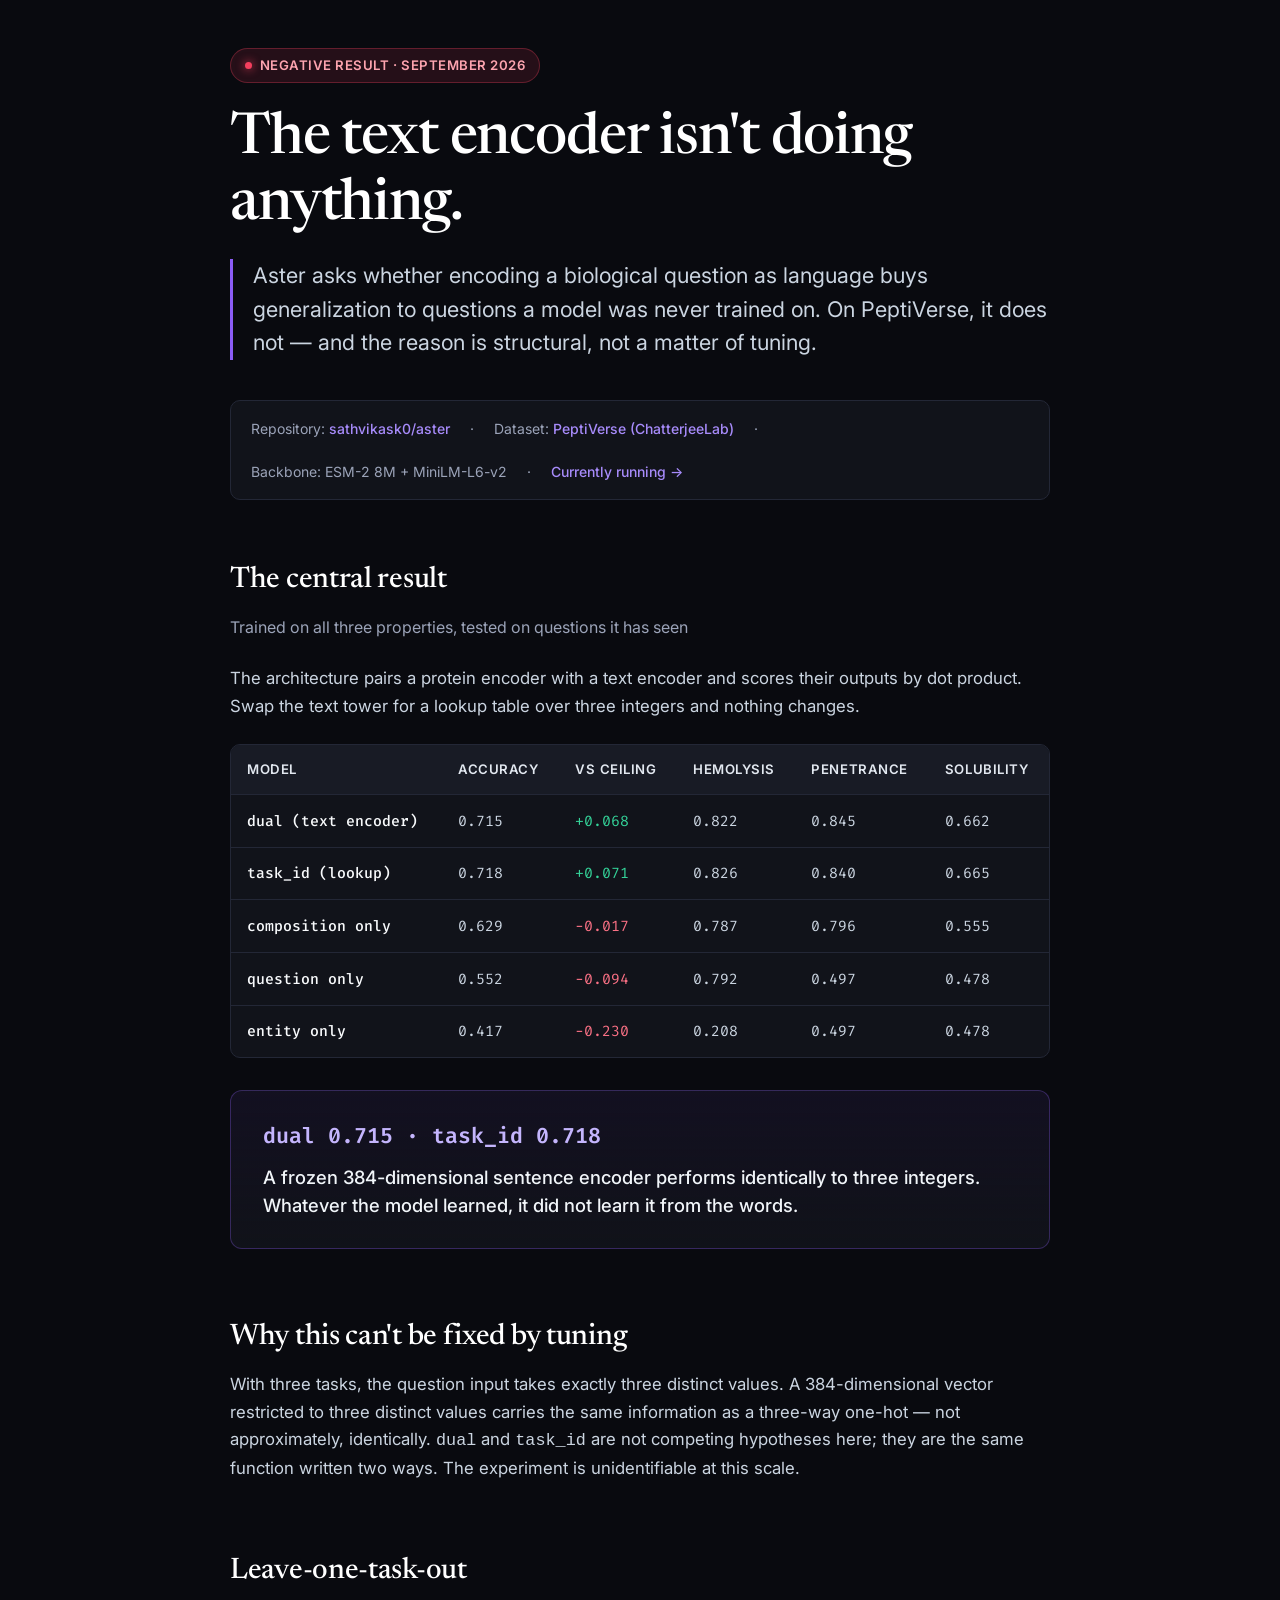
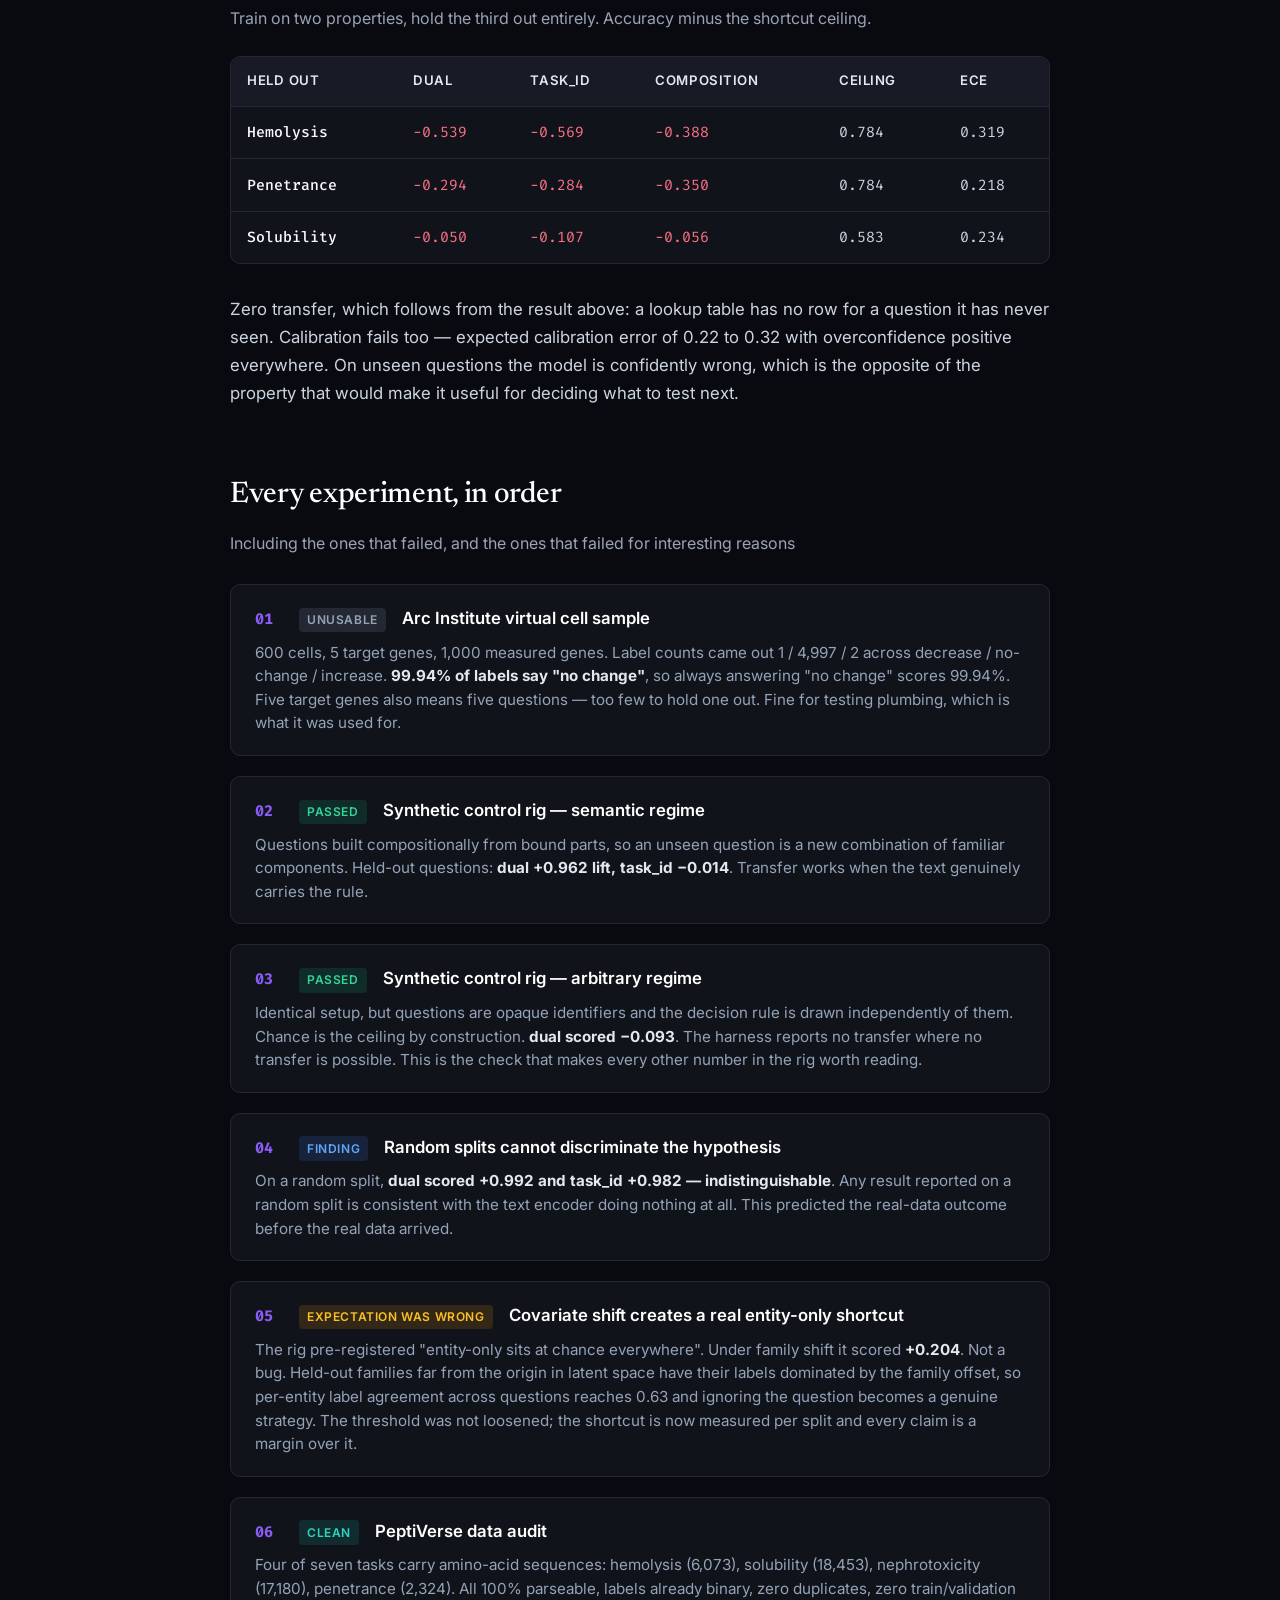
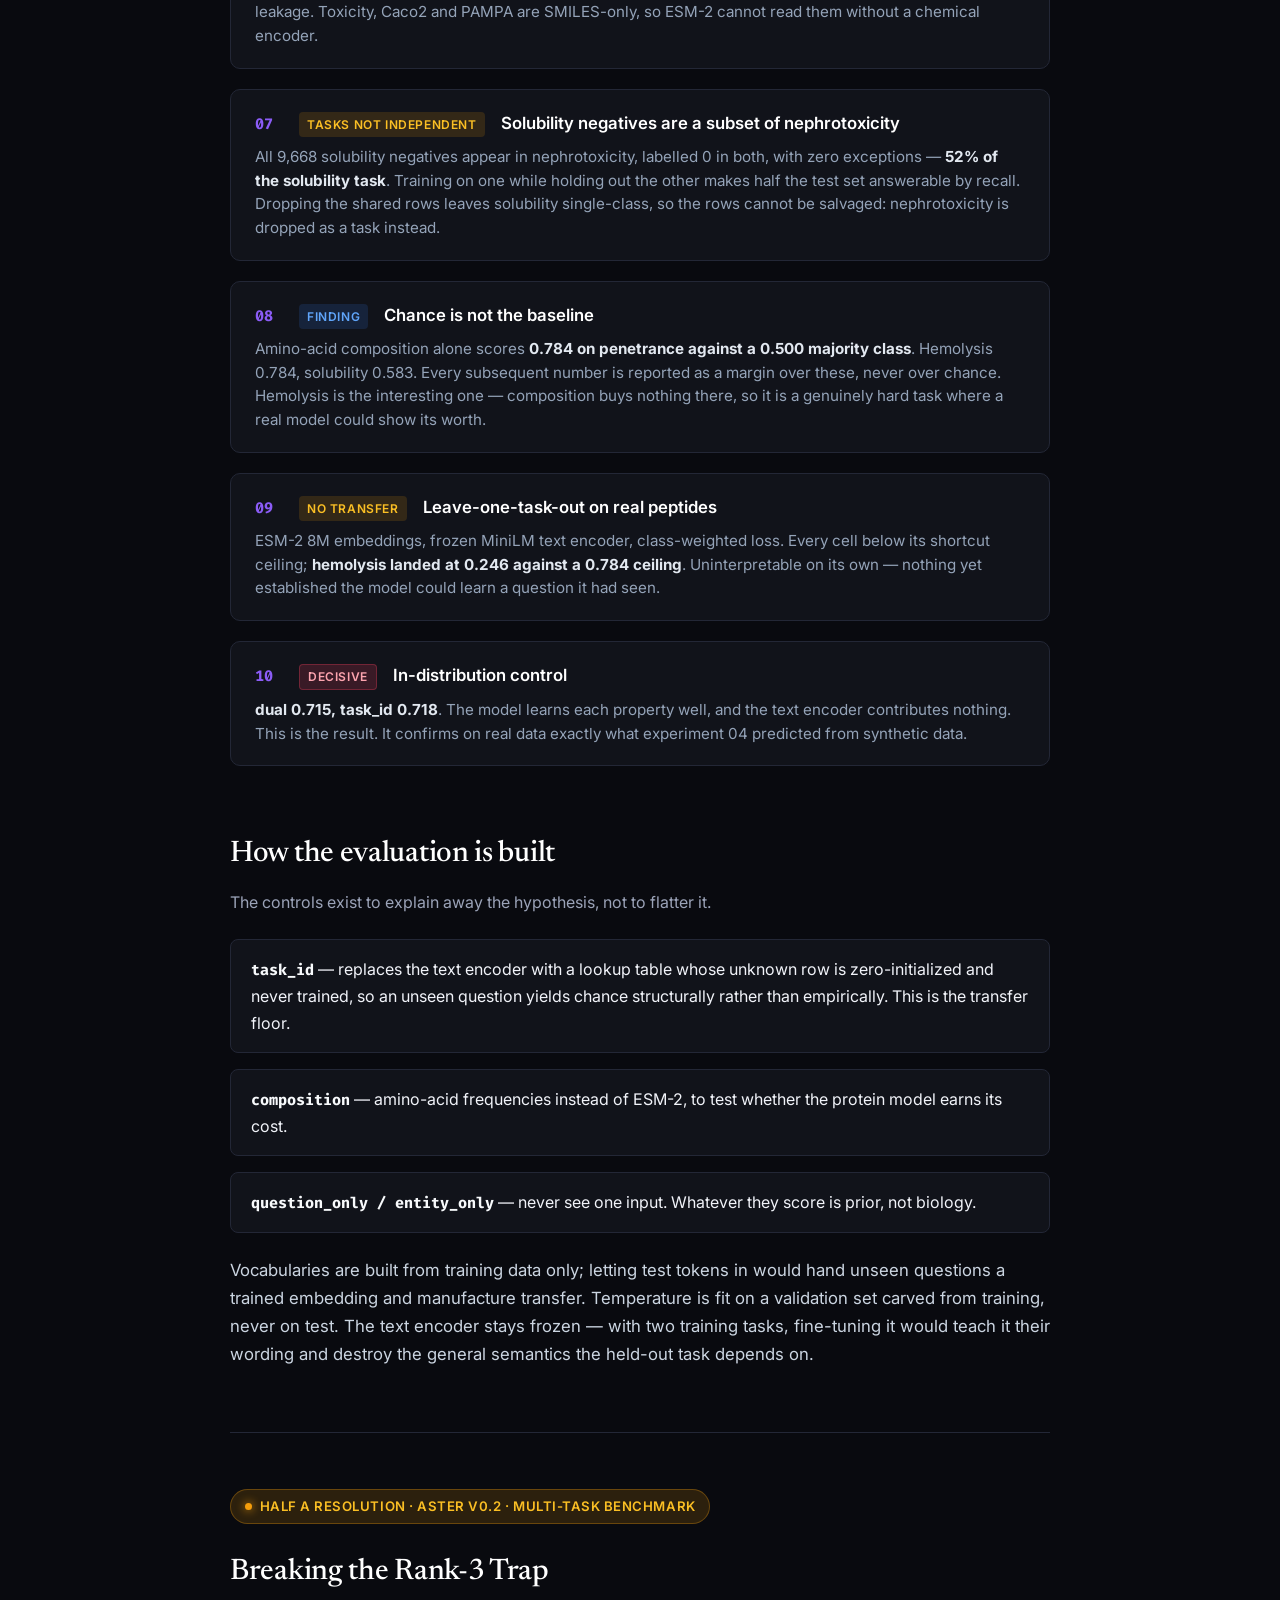
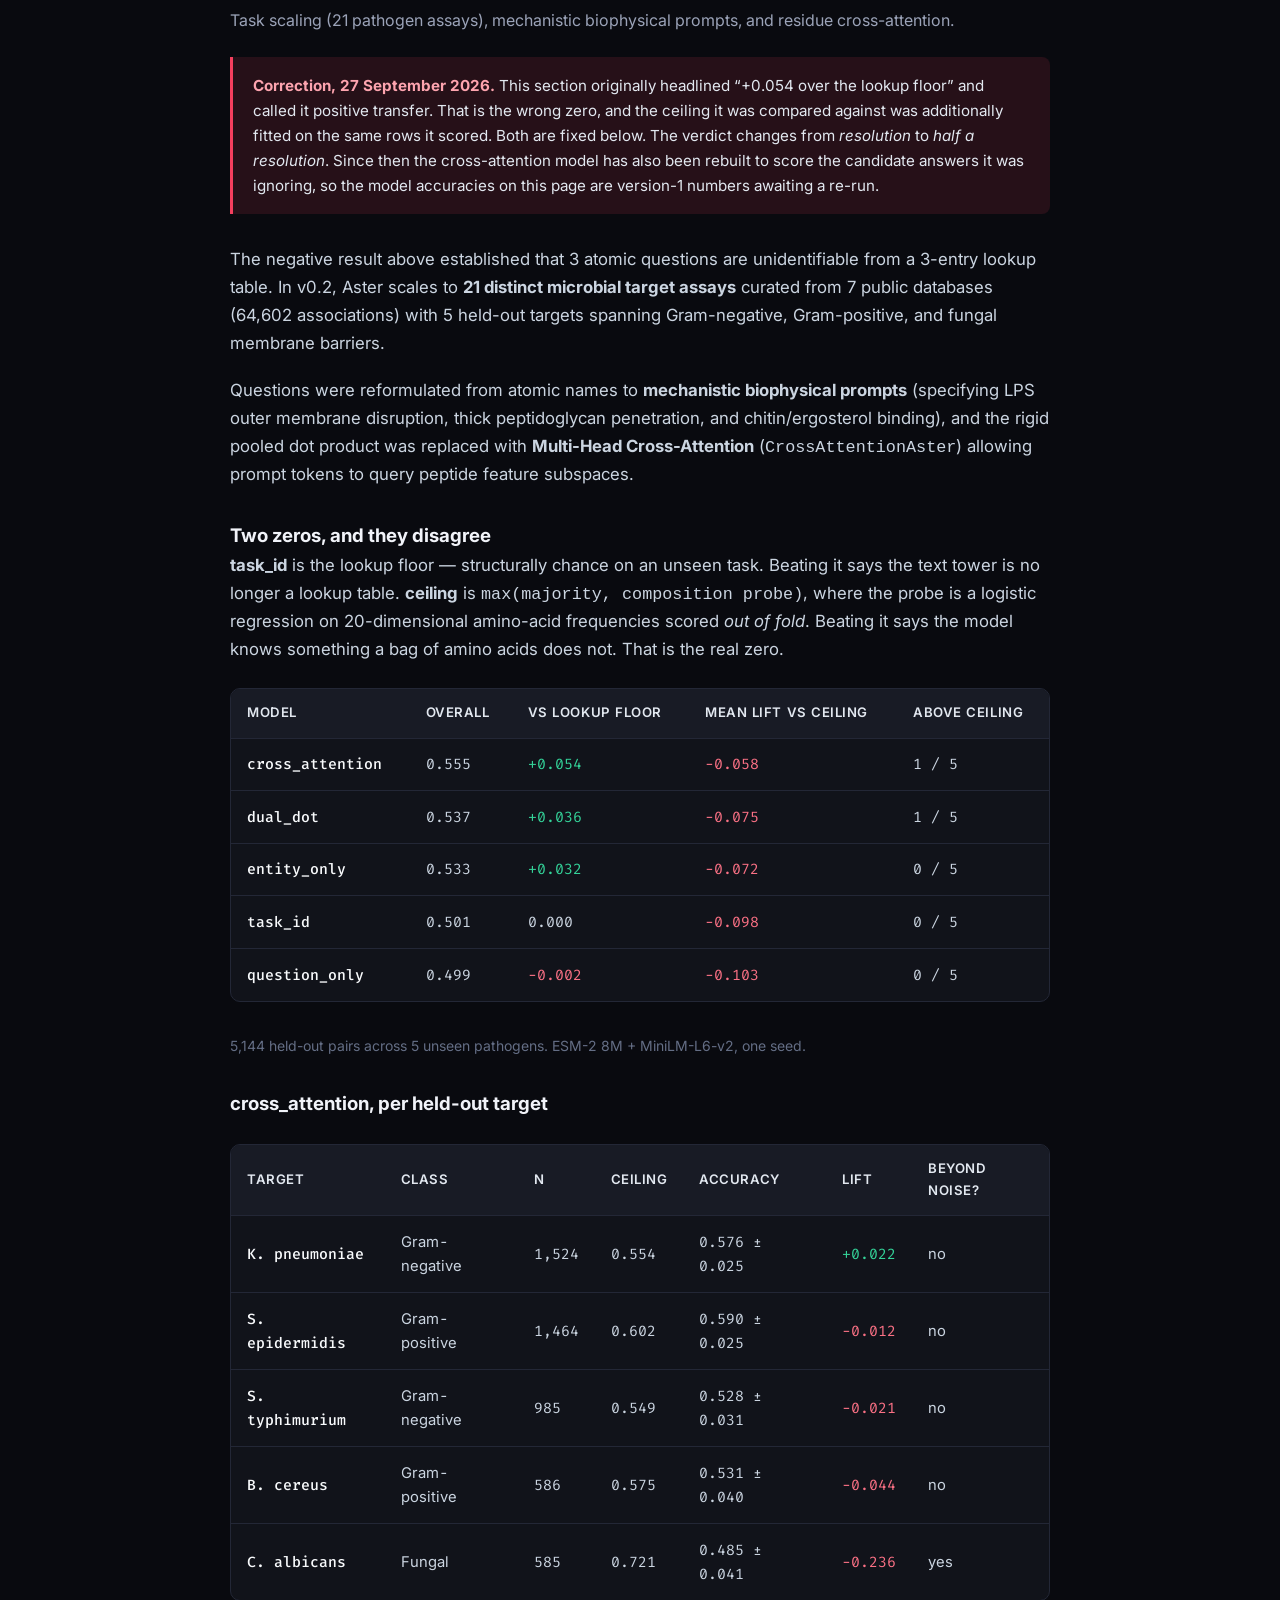
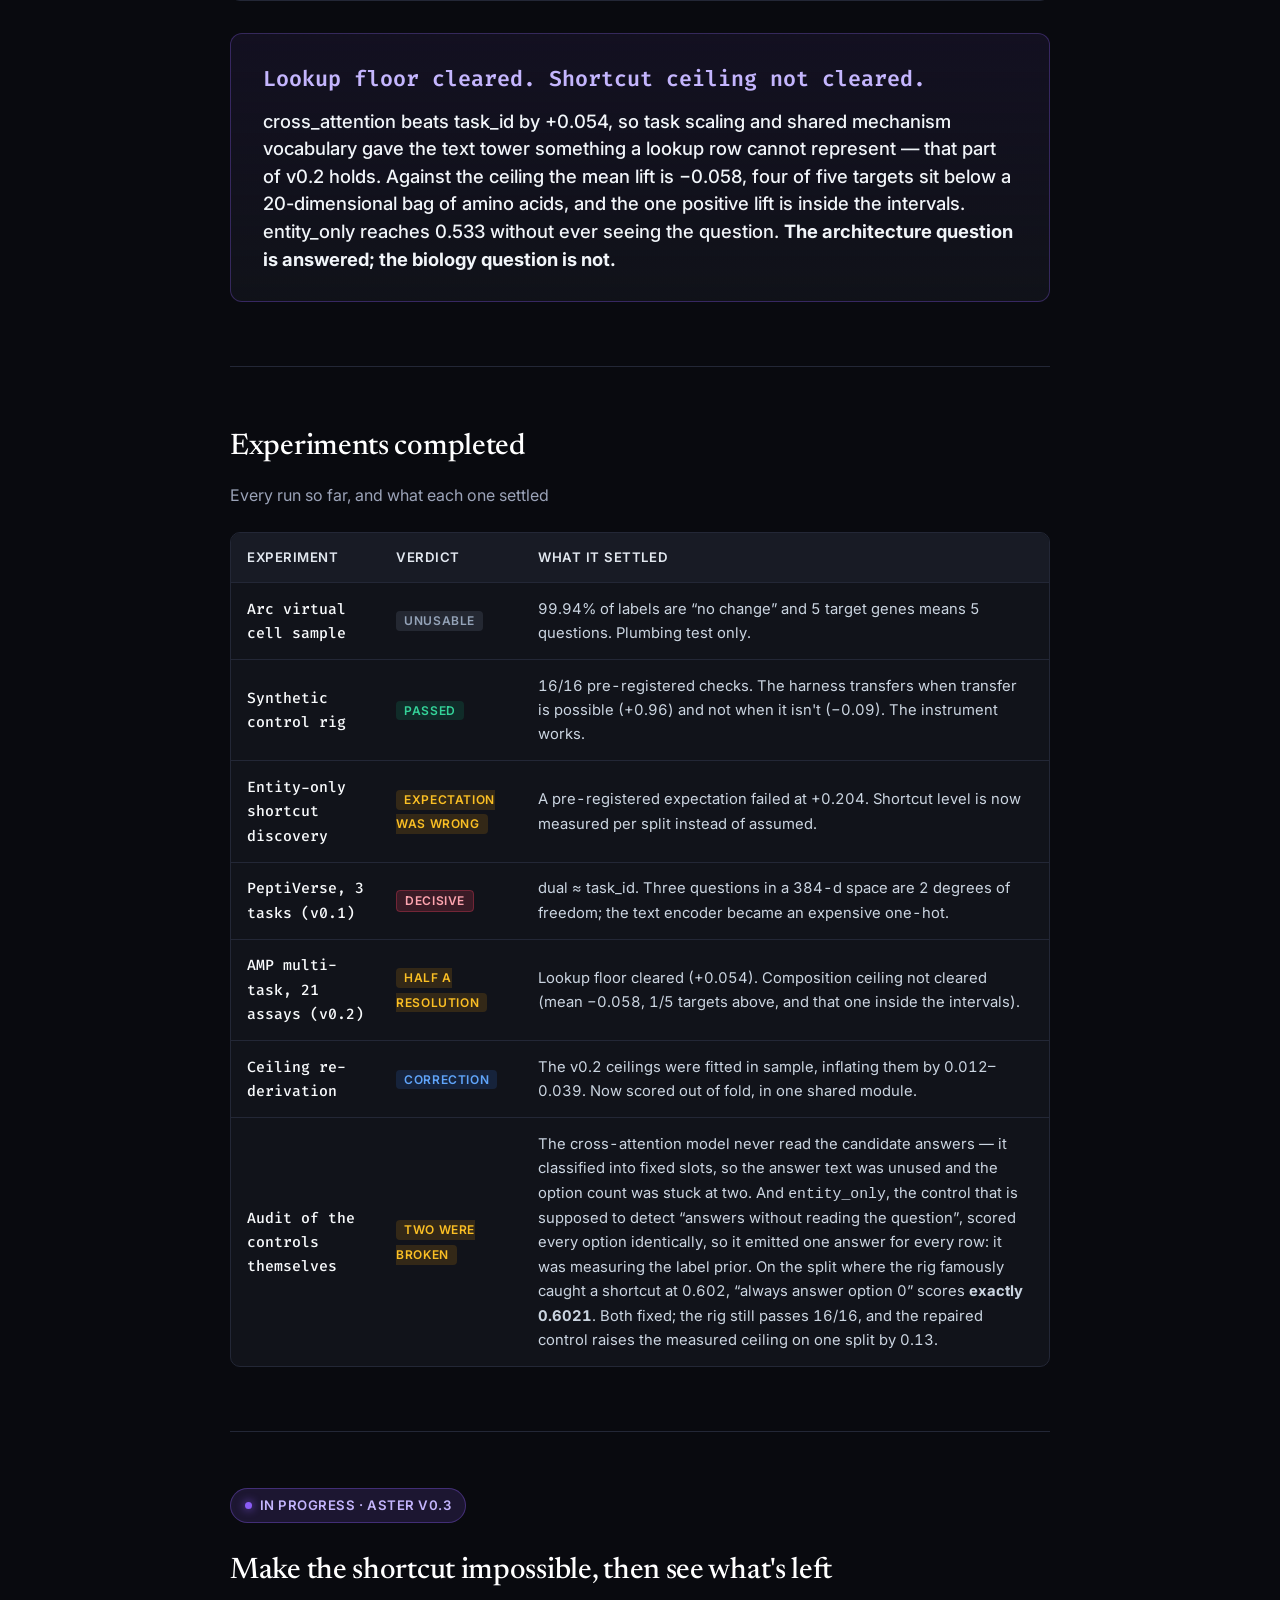
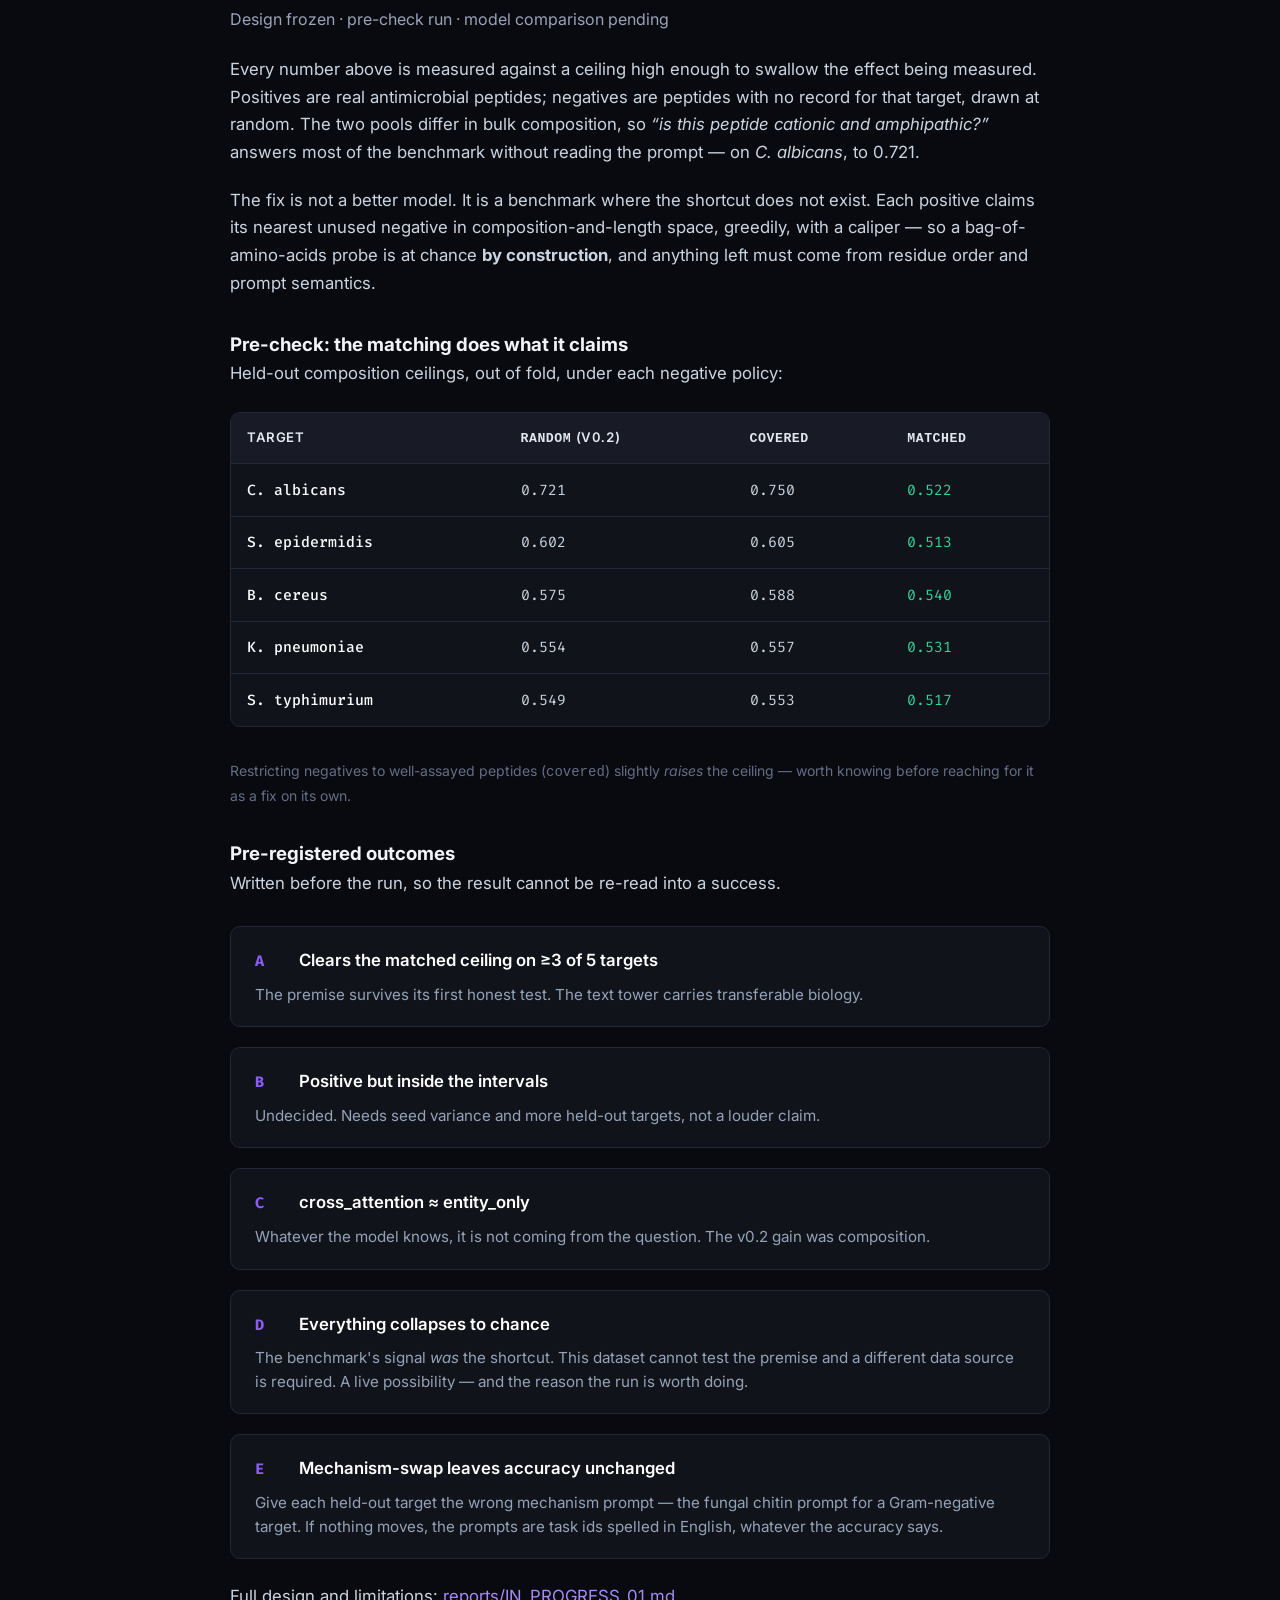
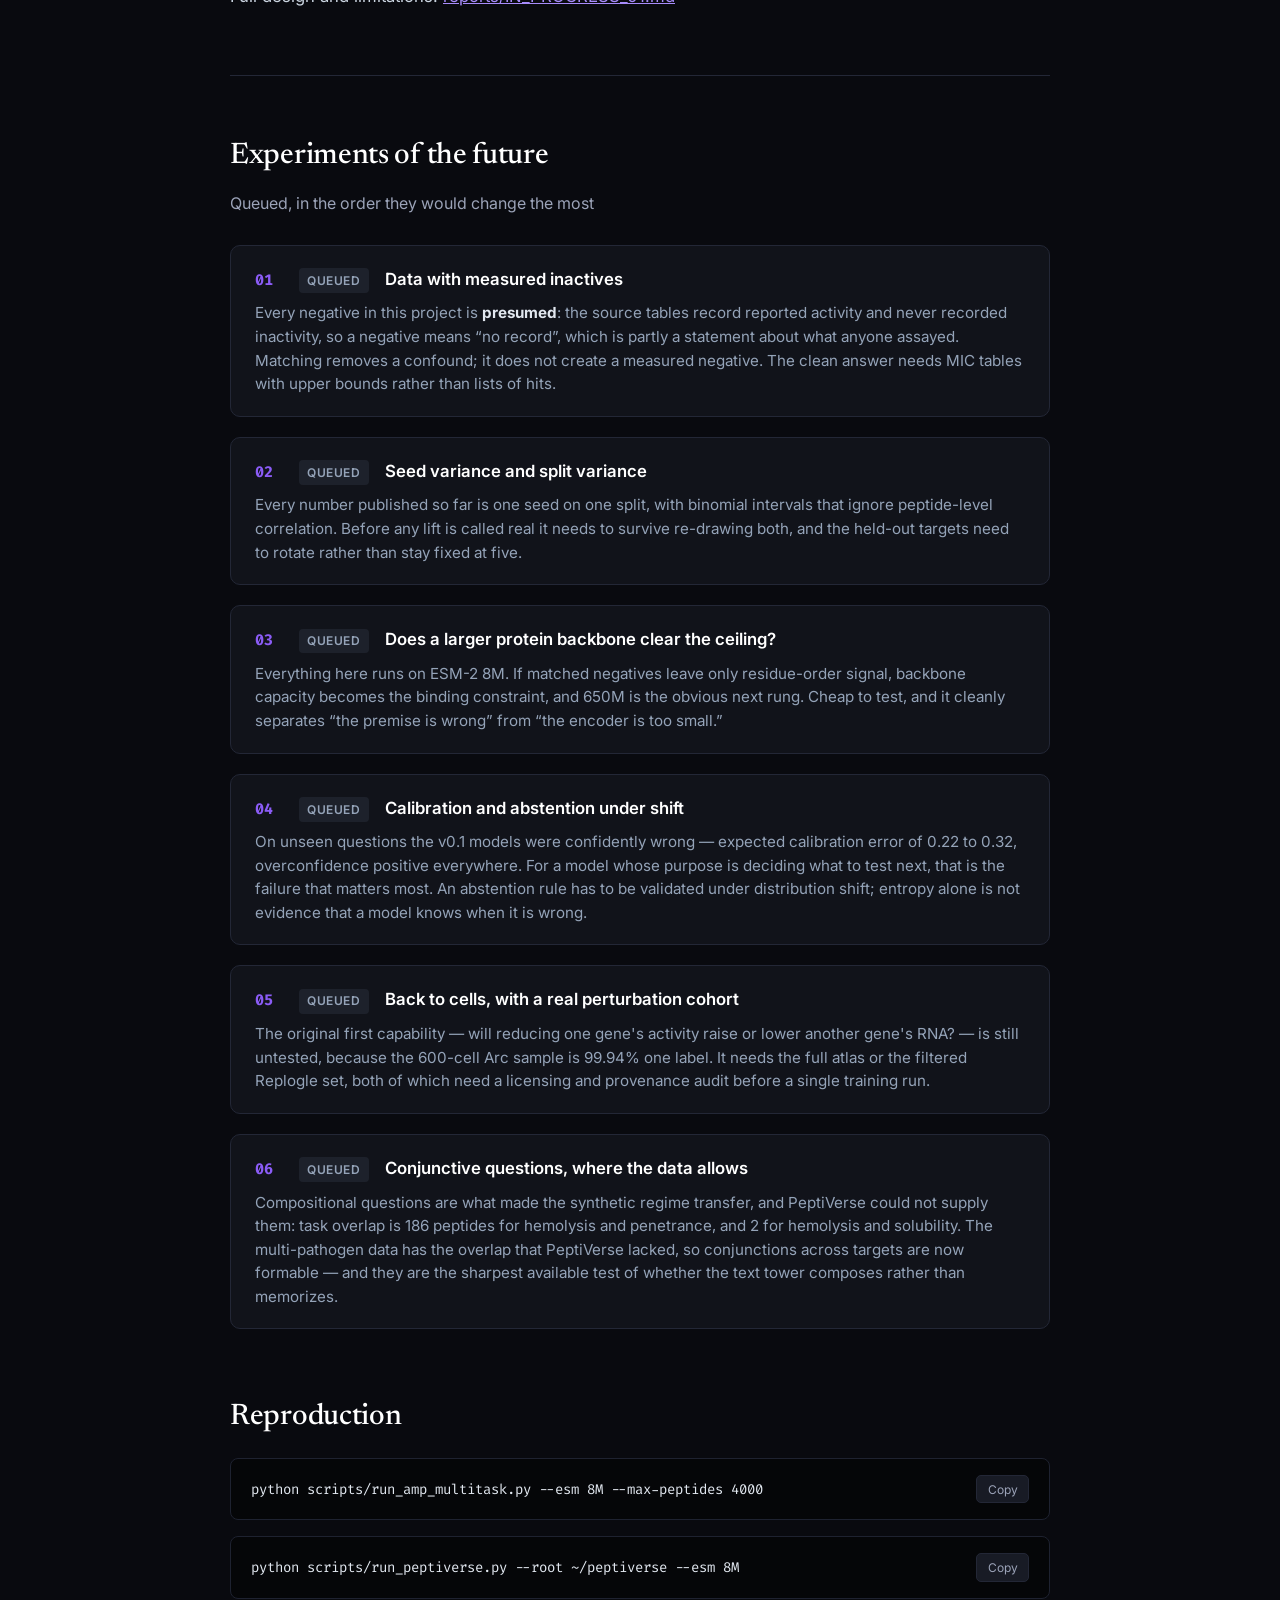
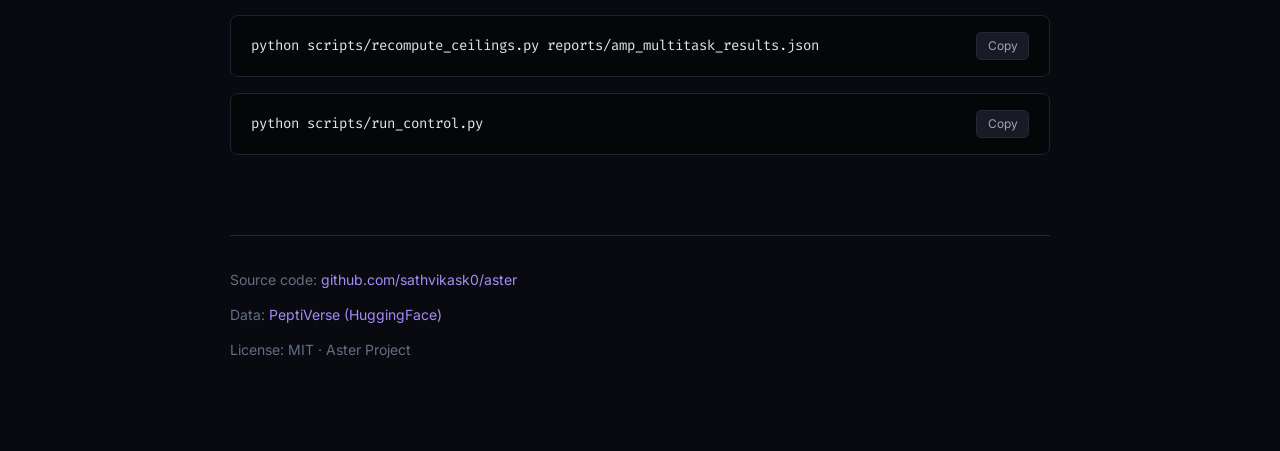
==== commit b5397ba4: "Fix two broken controls, and audit the rest Writing STATE.md surfaced that the cross-attention model" ====
--- a/index.html
+++ b/index.html
@@ -713,6 +713,8 @@
         &ldquo;+0.054 over the lookup floor&rdquo; and called it positive transfer. That is the wrong zero,
         and the ceiling it was compared against was additionally fitted on the same rows it scored.
         Both are fixed below. The verdict changes from <em>resolution</em> to <em>half a resolution</em>.
+        Since then the cross-attention model has also been rebuilt to score the candidate answers it was
+        ignoring, so the model accuracies on this page are version-1 numbers awaiting a re-run.
       </div>
 
       <p>
@@ -899,6 +901,13 @@
               <td class="model-name">Ceiling re-derivation</td>
               <td><span class="exp-tag tag-finding">Correction</span></td>
               <td>The v0.2 ceilings were fitted in sample, inflating them by 0.012&ndash;0.039. Now scored out of fold, in one shared module.</td>
+            </tr>
+            <tr>
+              <td class="model-name">Audit of the controls themselves</td>
+              <td><span class="exp-tag tag-wrong">Two were broken</span></td>
+              <td>
+                The cross-attention model never read the candidate answers &mdash; it classified into fixed slots, so the answer text was unused and the option count was stuck at two. And <code>entity_only</code>, the control that is supposed to detect &ldquo;answers without reading the question&rdquo;, scored every option identically, so it emitted one answer for every row: it was measuring the label prior. On the split where the rig famously caught a shortcut at 0.602, &ldquo;always answer option 0&rdquo; scores <strong>exactly 0.6021</strong>. Both fixed; the rig still passes 16/16, and the repaired control raises the measured ceiling on one split by 0.13.
+              </td>
             </tr>
           </tbody>
         </table>
